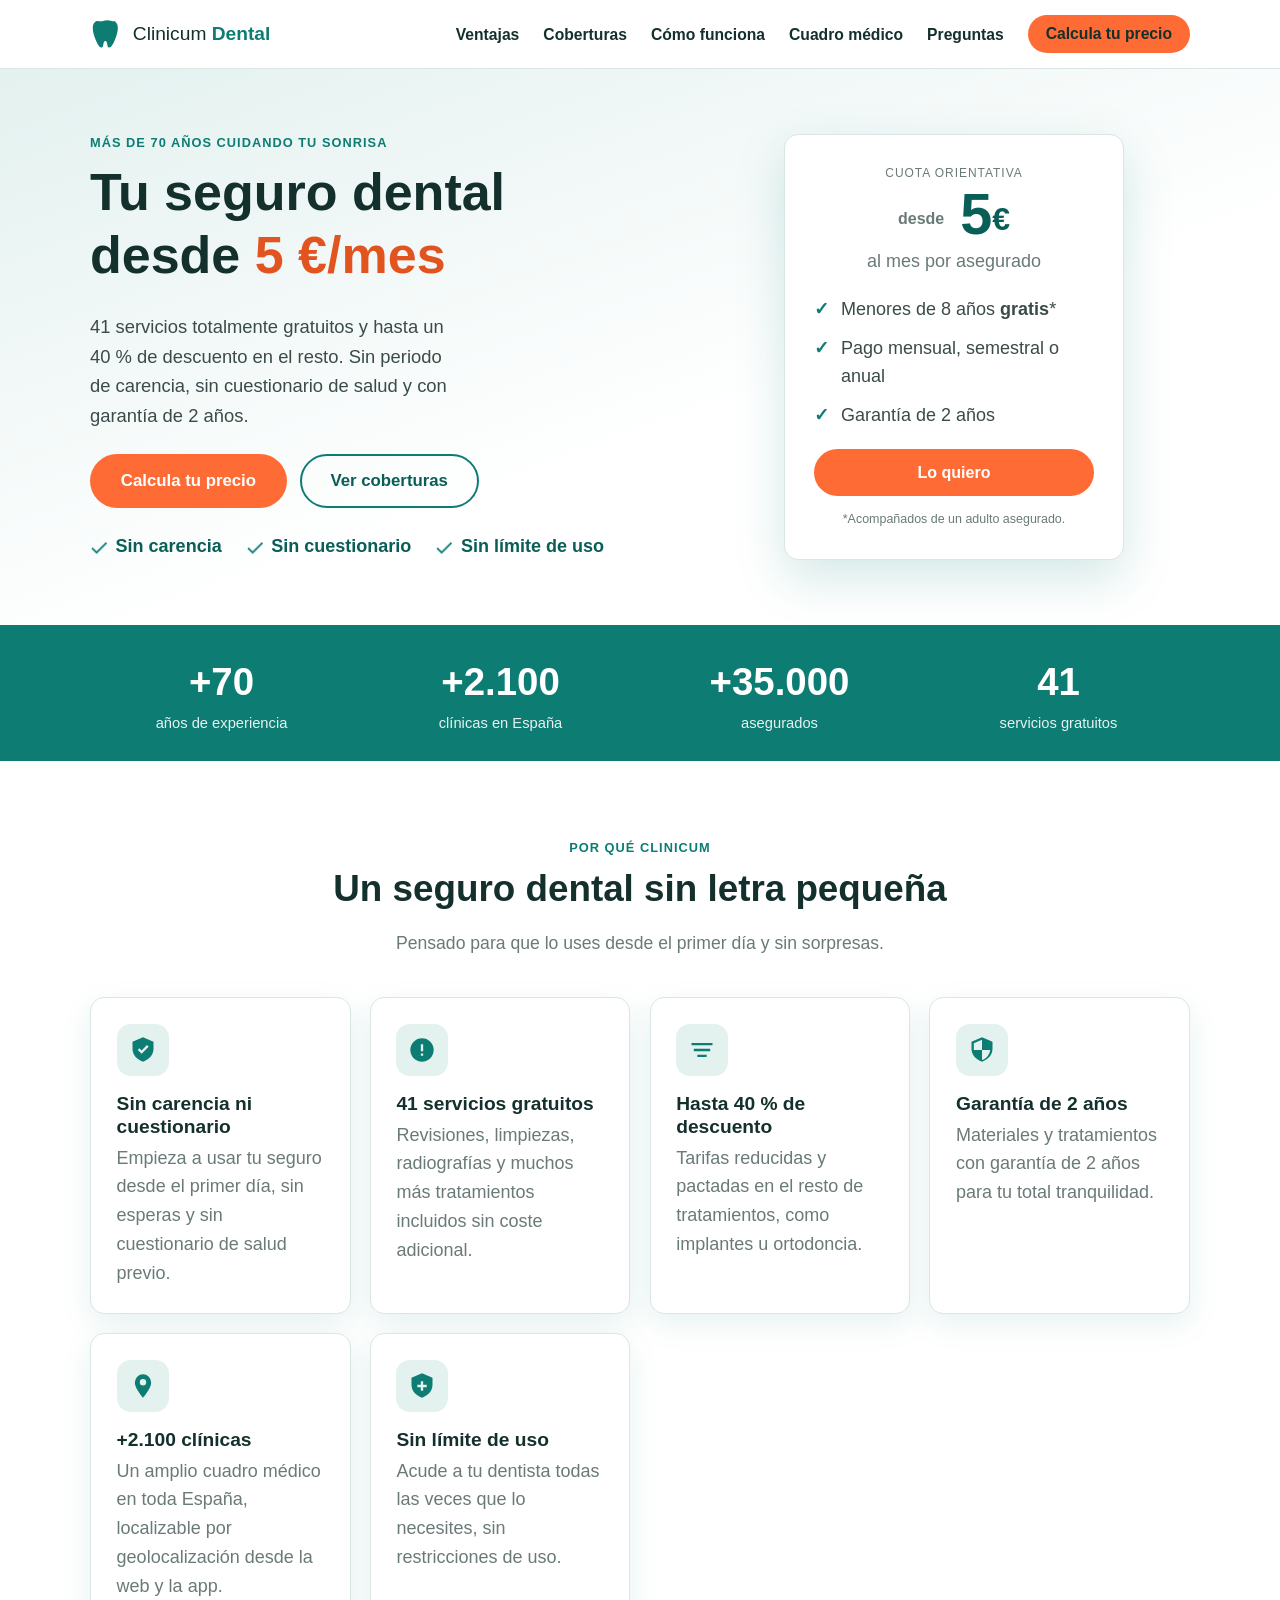
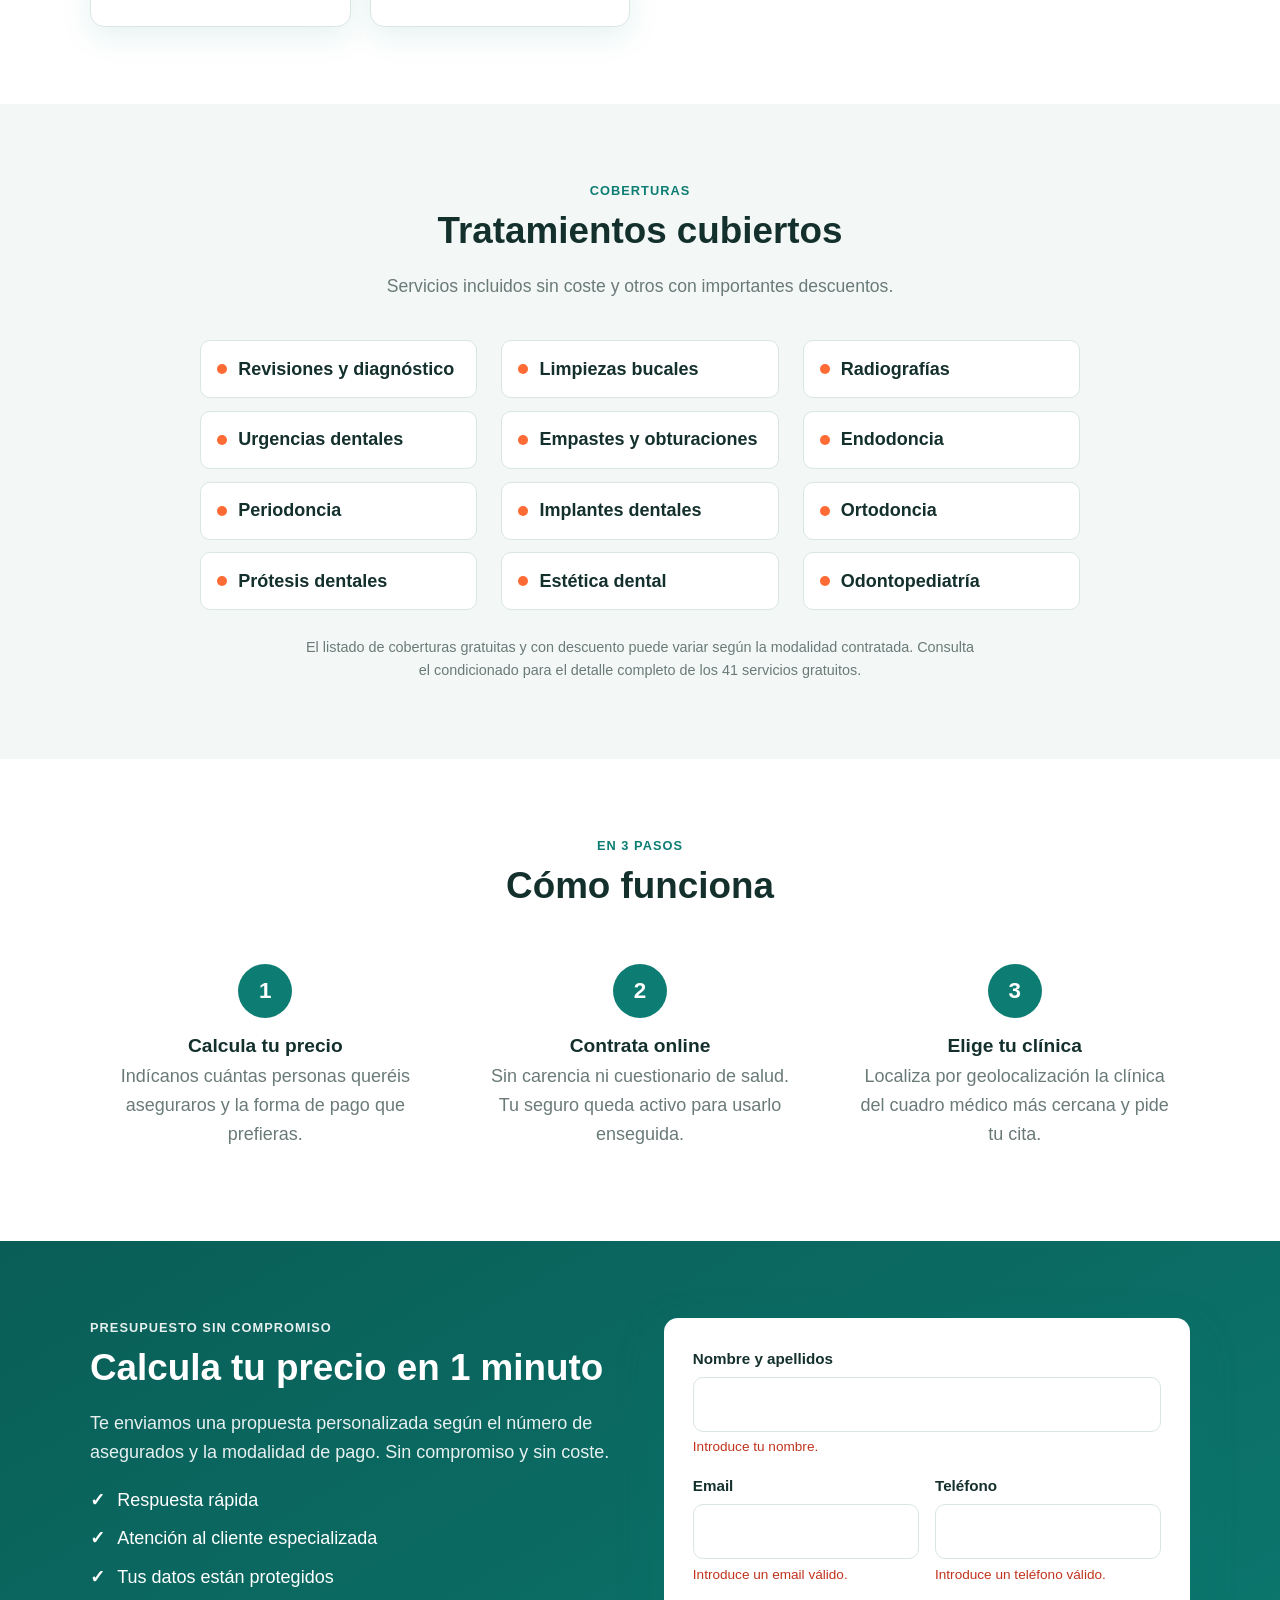
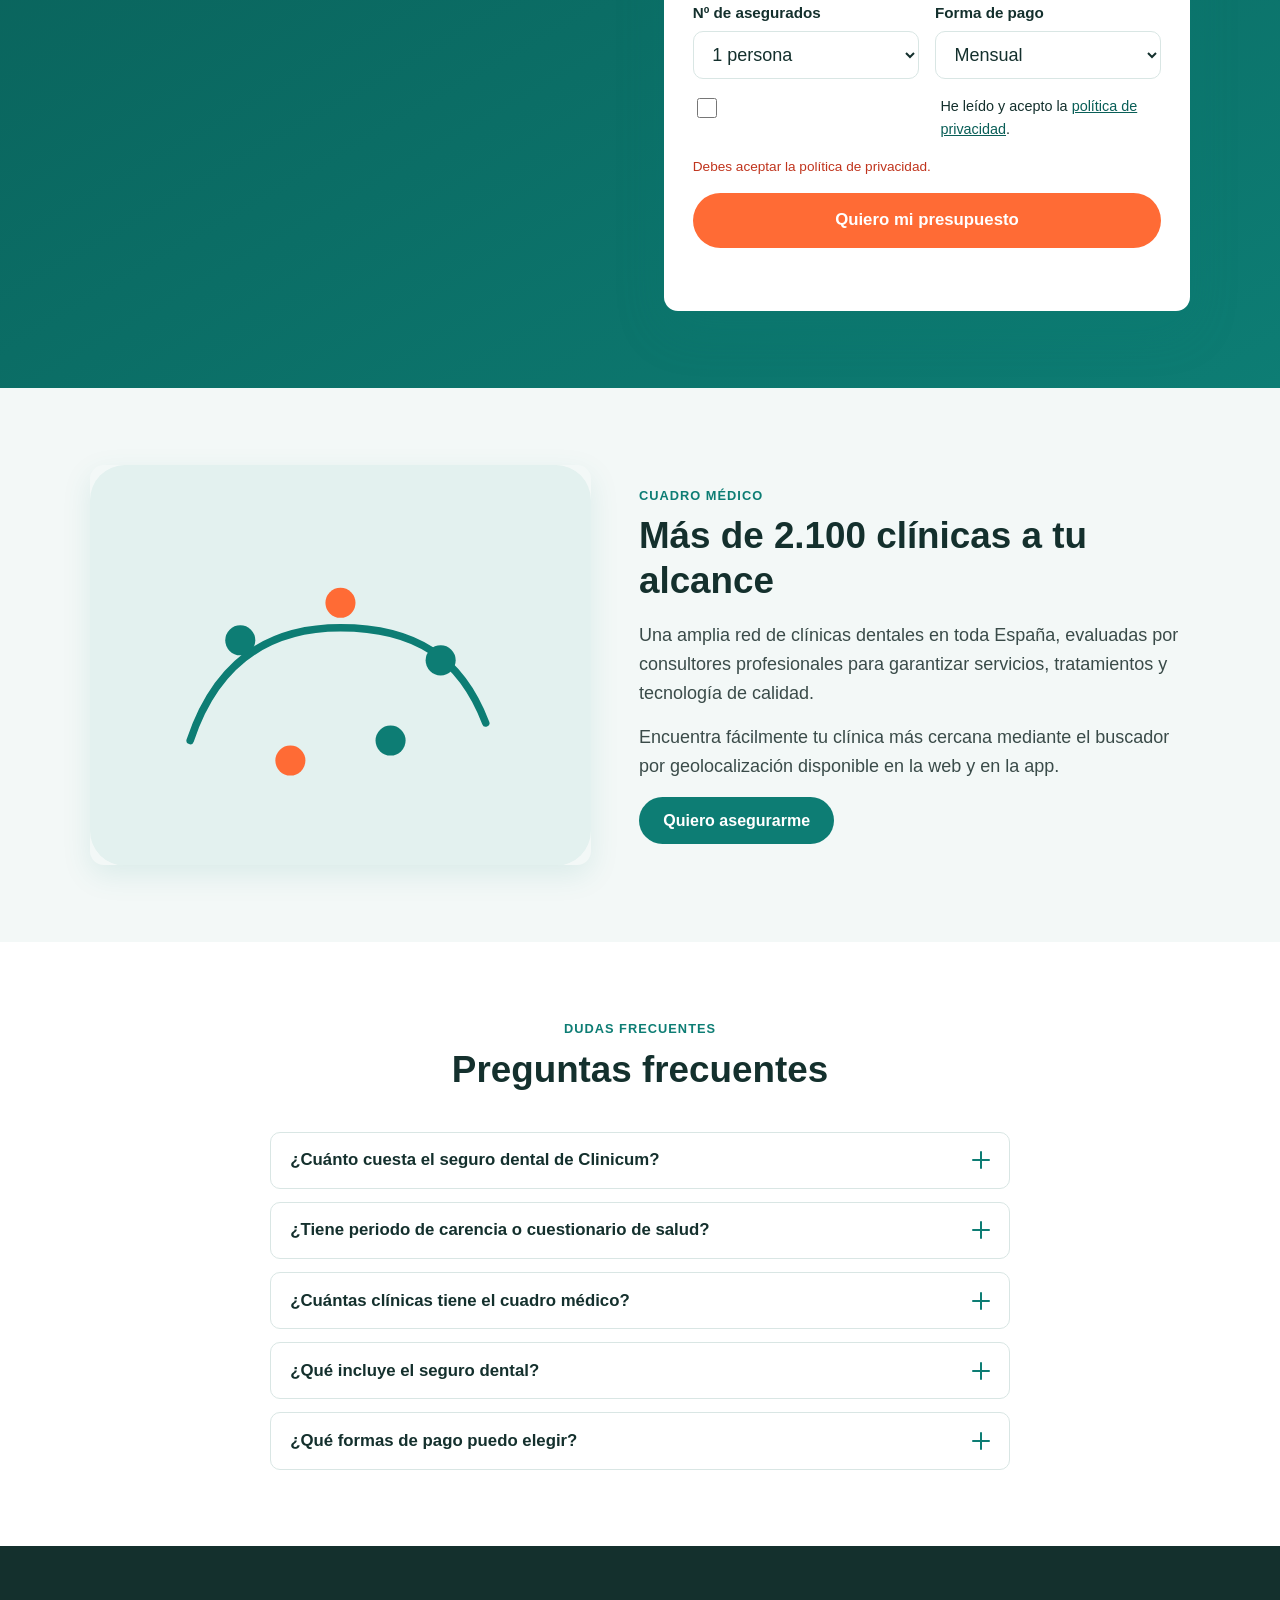
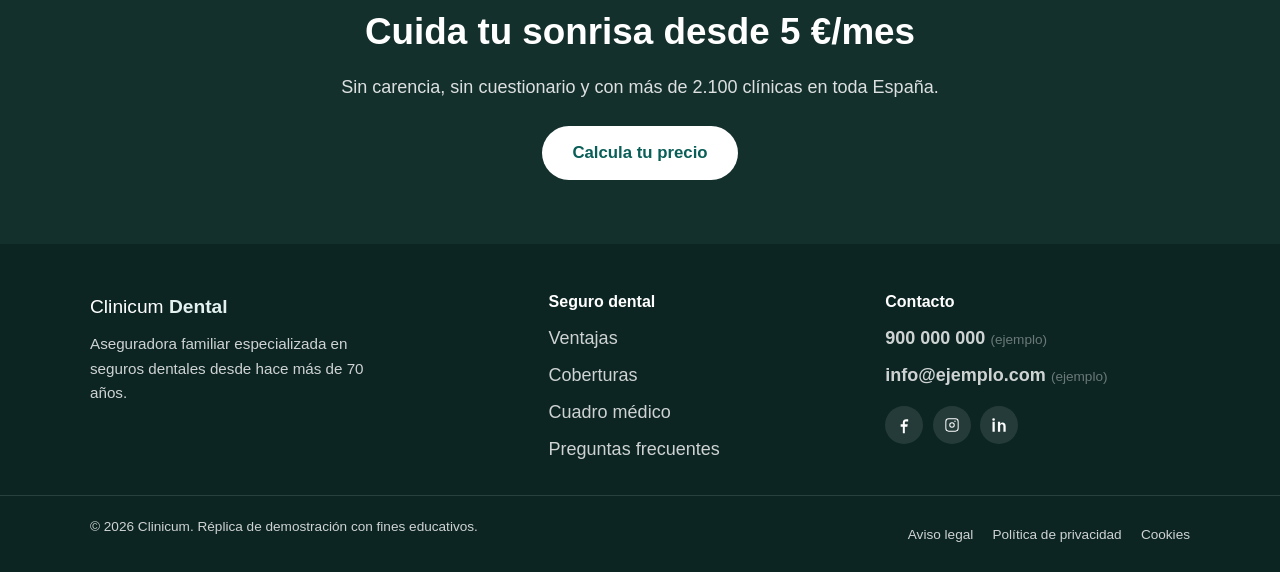
==== index.html @ 4eaa87ea "feat: réplica mejorada del seguro dental Clinicum (landing estática) Sitio estático en HTML/CSS/JS s" ====
<!DOCTYPE html>
<html lang="es">
<head>
  <meta charset="UTF-8">
  <meta name="viewport" content="width=device-width, initial-scale=1.0">

  <!-- SEO básico -->
  <title>Seguro Dental Clinicum desde 5 €/mes | +2.100 clínicas en España</title>
  <meta name="description" content="Seguro dental Clinicum desde 5 €/mes: 41 servicios gratuitos, hasta 40% de descuento, sin carencia ni cuestionario y garantía de 2 años. Más de 2.100 clínicas en toda España.">
  <meta name="keywords" content="seguro dental, clinicum dental, seguro dental barato, dentista, cuadro médico dental, ortodoncia, implantes">
  <meta name="author" content="Clinicum">
  <meta name="robots" content="index, follow">
  <meta name="theme-color" content="#0d7d74">
  <link rel="canonical" href="https://www.clinicum.es/dental">

  <!-- Open Graph -->
  <meta property="og:type" content="website">
  <meta property="og:locale" content="es_ES">
  <meta property="og:site_name" content="Clinicum">
  <meta property="og:title" content="Seguro Dental Clinicum desde 5 €/mes">
  <meta property="og:description" content="41 servicios gratuitos, hasta 40% de descuento, sin carencia y garantía de 2 años. Más de 2.100 clínicas en toda España.">
  <meta property="og:url" content="https://www.clinicum.es/dental">
  <meta property="og:image" content="https://www.clinicum.es/dental/assets/og-image.svg">

  <!-- Twitter -->
  <meta name="twitter:card" content="summary_large_image">
  <meta name="twitter:title" content="Seguro Dental Clinicum desde 5 €/mes">
  <meta name="twitter:description" content="41 servicios gratuitos, hasta 40% de descuento, sin carencia y garantía de 2 años.">
  <meta name="twitter:image" content="https://www.clinicum.es/dental/assets/og-image.svg">

  <!-- Iconos -->
  <link rel="icon" href="assets/favicon.svg" type="image/svg+xml">

  <!-- Estilos -->
  <link rel="stylesheet" href="css/styles.css">

  <!-- Datos estructurados: Organización aseguradora -->
  <script type="application/ld+json">
  {
    "@context": "https://schema.org",
    "@type": "InsuranceAgency",
    "name": "Clinicum",
    "description": "Aseguradora familiar especializada en seguros dentales desde hace más de 70 años.",
    "url": "https://www.clinicum.es/dental",
    "areaServed": "ES",
    "foundingDate": "1950",
    "slogan": "Tu seguro dental desde 5 €/mes"
  }
  </script>

  <!-- Datos estructurados: Producto / Oferta -->
  <script type="application/ld+json">
  {
    "@context": "https://schema.org",
    "@type": "Product",
    "name": "Seguro Dental Clinicum",
    "description": "Seguro dental con 41 servicios gratuitos, hasta 40% de descuento en el resto, sin periodo de carencia ni cuestionario de salud y garantía de 2 años en materiales y tratamientos.",
    "brand": { "@type": "Brand", "name": "Clinicum" },
    "offers": {
      "@type": "Offer",
      "price": "5.00",
      "priceCurrency": "EUR",
      "availability": "https://schema.org/InStock",
      "priceSpecification": {
        "@type": "UnitPriceSpecification",
        "price": "5.00",
        "priceCurrency": "EUR",
        "unitText": "MES"
      }
    }
  }
  </script>

  <!-- Datos estructurados: Preguntas frecuentes -->
  <script type="application/ld+json">
  {
    "@context": "https://schema.org",
    "@type": "FAQPage",
    "mainEntity": [
      {
        "@type": "Question",
        "name": "¿Cuánto cuesta el seguro dental de Clinicum?",
        "acceptedAnswer": { "@type": "Answer", "text": "El seguro dental de Clinicum está disponible desde 5 €/mes. Los menores de 8 años tienen cuota gratuita si van acompañados de un adulto asegurado." }
      },
      {
        "@type": "Question",
        "name": "¿Tiene periodo de carencia o cuestionario de salud?",
        "acceptedAnswer": { "@type": "Answer", "text": "No. El seguro se contrata sin periodo de carencia y sin cuestionario de salud previo, por lo que puedes empezar a usarlo desde el primer día." }
      },
      {
        "@type": "Question",
        "name": "¿Cuántas clínicas tiene el cuadro médico dental?",
        "acceptedAnswer": { "@type": "Answer", "text": "El cuadro médico dental cuenta con más de 2.100 clínicas en toda España, evaluadas por consultores profesionales y localizables por geolocalización desde la web y la app." }
      },
      {
        "@type": "Question",
        "name": "¿Qué incluye el seguro dental?",
        "acceptedAnswer": { "@type": "Answer", "text": "Incluye 41 servicios totalmente gratuitos y descuentos de hasta el 40% en el resto de tratamientos, además de una garantía de 2 años en materiales y tratamientos." }
      },
      {
        "@type": "Question",
        "name": "¿Qué formas de pago hay?",
        "acceptedAnswer": { "@type": "Answer", "text": "Puedes elegir entre tres modalidades de pago: mensual, semestral o anual, en función del número de asegurados." }
      }
    ]
  }
  </script>
</head>
<body>
  <!-- Salto al contenido para accesibilidad -->
  <a class="skip-link" href="#main">Saltar al contenido principal</a>

  <!-- ====================== CABECERA ====================== -->
  <header class="site-header" id="top">
    <div class="container header-inner">
      <a class="brand" href="#top" aria-label="Clinicum Dental, inicio">
        <svg class="brand-mark" width="34" height="34" viewBox="0 0 32 32" aria-hidden="true" focusable="false">
          <path fill="currentColor" d="M16 3c-2.4 0-3.8 1-5.6 1S6.9 3.2 5.3 4.2C3.4 5.4 2.6 7.7 2.6 10.4c0 4 1.3 7.6 2.6 10.7 1.1 2.6 2.2 5 3.6 6.6.7.8 1.7 1.3 2.5.9.8-.4 1-1.5 1.2-2.6.3-1.6.6-3.4 1.9-3.4s1.6 1.8 1.9 3.4c.2 1.1.4 2.2 1.2 2.6.8.4 1.8-.1 2.5-.9 1.4-1.6 2.5-4 3.6-6.6 1.3-3.1 2.6-6.7 2.6-10.7 0-2.7-.8-5-2.7-6.2C25.9 3.2 24.5 4 22.7 4S18.4 3 16 3z"/>
        </svg>
        <span class="brand-name">Clinicum <strong>Dental</strong></span>
      </a>

      <button class="nav-toggle" id="navToggle" aria-expanded="false" aria-controls="primaryNav" aria-label="Abrir menú de navegación">
        <span class="nav-toggle-bar" aria-hidden="true"></span>
        <span class="nav-toggle-bar" aria-hidden="true"></span>
        <span class="nav-toggle-bar" aria-hidden="true"></span>
      </button>

      <nav class="primary-nav" id="primaryNav" aria-label="Navegación principal">
        <ul>
          <li><a href="#ventajas">Ventajas</a></li>
          <li><a href="#coberturas">Coberturas</a></li>
          <li><a href="#como-funciona">Cómo funciona</a></li>
          <li><a href="#cuadro-medico">Cuadro médico</a></li>
          <li><a href="#faq">Preguntas</a></li>
          <li><a class="btn btn-accent btn-sm" href="#presupuesto">Calcula tu precio</a></li>
        </ul>
      </nav>
    </div>
  </header>

  <main id="main">
    <!-- ====================== HERO ====================== -->
    <section class="hero" aria-labelledby="hero-title">
      <div class="container hero-grid">
        <div class="hero-copy">
          <p class="eyebrow">Más de 70 años cuidando tu sonrisa</p>
          <h1 id="hero-title">Tu seguro dental desde <span class="price-pop">5&nbsp;€/mes</span></h1>
          <p class="hero-lead">
            41 servicios totalmente gratuitos y hasta un 40&nbsp;% de descuento en el resto.
            Sin periodo de carencia, sin cuestionario de salud y con garantía de 2 años.
          </p>
          <div class="hero-cta">
            <a class="btn btn-accent btn-lg" href="#presupuesto">Calcula tu precio</a>
            <a class="btn btn-ghost btn-lg" href="#coberturas">Ver coberturas</a>
          </div>
          <ul class="hero-ticks" role="list">
            <li>Sin carencia</li>
            <li>Sin cuestionario</li>
            <li>Sin límite de uso</li>
          </ul>
        </div>

        <div class="hero-card" aria-hidden="false">
          <div class="quote-card">
            <p class="quote-card-label">Cuota orientativa</p>
            <p class="quote-card-price"><span>desde</span> 5<span class="cents">€</span></p>
            <p class="quote-card-period">al mes por asegurado</p>
            <ul class="quote-card-list" role="list">
              <li>Menores de 8 años <strong>gratis</strong>*</li>
              <li>Pago mensual, semestral o anual</li>
              <li>Garantía de 2 años</li>
            </ul>
            <a class="btn btn-accent btn-block" href="#presupuesto">Lo quiero</a>
            <p class="quote-card-foot">*Acompañados de un adulto asegurado.</p>
          </div>
        </div>
      </div>
    </section>

    <!-- ====================== BARRA DE CONFIANZA ====================== -->
    <section class="trust" aria-label="Datos destacados">
      <div class="container trust-grid">
        <div class="trust-item">
          <span class="trust-num">+70</span>
          <span class="trust-text">años de experiencia</span>
        </div>
        <div class="trust-item">
          <span class="trust-num">+2.100</span>
          <span class="trust-text">clínicas en España</span>
        </div>
        <div class="trust-item">
          <span class="trust-num">+35.000</span>
          <span class="trust-text">asegurados</span>
        </div>
        <div class="trust-item">
          <span class="trust-num">41</span>
          <span class="trust-text">servicios gratuitos</span>
        </div>
      </div>
    </section>

    <!-- ====================== VENTAJAS ====================== -->
    <section class="section" id="ventajas" aria-labelledby="ventajas-title">
      <div class="container">
        <header class="section-head">
          <p class="eyebrow">Por qué Clinicum</p>
          <h2 id="ventajas-title">Un seguro dental sin letra pequeña</h2>
          <p class="section-sub">Pensado para que lo uses desde el primer día y sin sorpresas.</p>
        </header>

        <ul class="cards-grid" role="list">
          <li class="card">
            <span class="card-icon" aria-hidden="true">
              <svg viewBox="0 0 24 24" width="28" height="28"><path fill="currentColor" d="M12 1 3 5v6c0 5 3.8 9.4 9 11 5.2-1.6 9-6 9-11V5l-9-4Zm-1.2 14.2-3.3-3.3 1.4-1.4 1.9 1.9 4.6-4.6 1.4 1.4-6 6Z"/></svg>
            </span>
            <h3>Sin carencia ni cuestionario</h3>
            <p>Empieza a usar tu seguro desde el primer día, sin esperas y sin cuestionario de salud previo.</p>
          </li>
          <li class="card">
            <span class="card-icon" aria-hidden="true">
              <svg viewBox="0 0 24 24" width="28" height="28"><path fill="currentColor" d="M12 2a10 10 0 1 0 0 20 10 10 0 0 0 0-20Zm1 15h-2v-2h2v2Zm0-4h-2V7h2v6Z"/></svg>
            </span>
            <h3>41 servicios gratuitos</h3>
            <p>Revisiones, limpiezas, radiografías y muchos más tratamientos incluidos sin coste adicional.</p>
          </li>
          <li class="card">
            <span class="card-icon" aria-hidden="true">
              <svg viewBox="0 0 24 24" width="28" height="28"><path fill="currentColor" d="M3 6h18v2H3V6Zm2 5h14v2H5v-2Zm3 5h8v2H8v-2Z"/></svg>
            </span>
            <h3>Hasta 40 % de descuento</h3>
            <p>Tarifas reducidas y pactadas en el resto de tratamientos, como implantes u ortodoncia.</p>
          </li>
          <li class="card">
            <span class="card-icon" aria-hidden="true">
              <svg viewBox="0 0 24 24" width="28" height="28"><path fill="currentColor" d="M12 1 3 5v6c0 5 3.8 9.4 9 11 5.2-1.6 9-6 9-11V5l-9-4Zm0 10.9h7c-.5 3.9-3.1 7.4-7 8.7V12H5V6.3l7-3.1v8.7Z"/></svg>
            </span>
            <h3>Garantía de 2 años</h3>
            <p>Materiales y tratamientos con garantía de 2 años para tu total tranquilidad.</p>
          </li>
          <li class="card">
            <span class="card-icon" aria-hidden="true">
              <svg viewBox="0 0 24 24" width="28" height="28"><path fill="currentColor" d="M12 2a7 7 0 0 0-7 7c0 5.2 7 13 7 13s7-7.8 7-13a7 7 0 0 0-7-7Zm0 9.5A2.5 2.5 0 1 1 12 6a2.5 2.5 0 0 1 0 5.5Z"/></svg>
            </span>
            <h3>+2.100 clínicas</h3>
            <p>Un amplio cuadro médico en toda España, localizable por geolocalización desde la web y la app.</p>
          </li>
          <li class="card">
            <span class="card-icon" aria-hidden="true">
              <svg viewBox="0 0 24 24" width="28" height="28"><path fill="currentColor" d="M12 1 3 5v6c0 5 3.8 9.4 9 11 5.2-1.6 9-6 9-11V5l-9-4Zm4 12h-3v3h-2v-3H8v-2h3V8h2v3h3v2Z"/></svg>
            </span>
            <h3>Sin límite de uso</h3>
            <p>Acude a tu dentista todas las veces que lo necesites, sin restricciones de uso.</p>
          </li>
        </ul>
      </div>
    </section>

    <!-- ====================== COBERTURAS ====================== -->
    <section class="section section-soft" id="coberturas" aria-labelledby="coberturas-title">
      <div class="container">
        <header class="section-head">
          <p class="eyebrow">Coberturas</p>
          <h2 id="coberturas-title">Tratamientos cubiertos</h2>
          <p class="section-sub">Servicios incluidos sin coste y otros con importantes descuentos.</p>
        </header>

        <ul class="coverage-grid" role="list">
          <li class="coverage-item"><span class="dot" aria-hidden="true"></span>Revisiones y diagnóstico</li>
          <li class="coverage-item"><span class="dot" aria-hidden="true"></span>Limpiezas bucales</li>
          <li class="coverage-item"><span class="dot" aria-hidden="true"></span>Radiografías</li>
          <li class="coverage-item"><span class="dot" aria-hidden="true"></span>Urgencias dentales</li>
          <li class="coverage-item"><span class="dot" aria-hidden="true"></span>Empastes y obturaciones</li>
          <li class="coverage-item"><span class="dot" aria-hidden="true"></span>Endodoncia</li>
          <li class="coverage-item"><span class="dot" aria-hidden="true"></span>Periodoncia</li>
          <li class="coverage-item"><span class="dot" aria-hidden="true"></span>Implantes dentales</li>
          <li class="coverage-item"><span class="dot" aria-hidden="true"></span>Ortodoncia</li>
          <li class="coverage-item"><span class="dot" aria-hidden="true"></span>Prótesis dentales</li>
          <li class="coverage-item"><span class="dot" aria-hidden="true"></span>Estética dental</li>
          <li class="coverage-item"><span class="dot" aria-hidden="true"></span>Odontopediatría</li>
        </ul>
        <p class="coverage-note">El listado de coberturas gratuitas y con descuento puede variar según la modalidad contratada. Consulta el condicionado para el detalle completo de los 41 servicios gratuitos.</p>
      </div>
    </section>

    <!-- ====================== CÓMO FUNCIONA ====================== -->
    <section class="section" id="como-funciona" aria-labelledby="como-title">
      <div class="container">
        <header class="section-head">
          <p class="eyebrow">En 3 pasos</p>
          <h2 id="como-title">Cómo funciona</h2>
        </header>

        <ol class="steps" role="list">
          <li class="step">
            <span class="step-num" aria-hidden="true">1</span>
            <h3>Calcula tu precio</h3>
            <p>Indícanos cuántas personas queréis aseguraros y la forma de pago que prefieras.</p>
          </li>
          <li class="step">
            <span class="step-num" aria-hidden="true">2</span>
            <h3>Contrata online</h3>
            <p>Sin carencia ni cuestionario de salud. Tu seguro queda activo para usarlo enseguida.</p>
          </li>
          <li class="step">
            <span class="step-num" aria-hidden="true">3</span>
            <h3>Elige tu clínica</h3>
            <p>Localiza por geolocalización la clínica del cuadro médico más cercana y pide tu cita.</p>
          </li>
        </ol>
      </div>
    </section>

    <!-- ====================== PRESUPUESTO ====================== -->
    <section class="section section-cta" id="presupuesto" aria-labelledby="presupuesto-title">
      <div class="container quote-layout">
        <div class="quote-intro">
          <p class="eyebrow eyebrow-light">Presupuesto sin compromiso</p>
          <h2 id="presupuesto-title">Calcula tu precio en 1 minuto</h2>
          <p>Te enviamos una propuesta personalizada según el número de asegurados y la modalidad de pago. Sin compromiso y sin coste.</p>
          <ul class="quote-intro-list" role="list">
            <li>Respuesta rápida</li>
            <li>Atención al cliente especializada</li>
            <li>Tus datos están protegidos</li>
          </ul>
        </div>

        <form class="quote-form" id="quoteForm" novalidate>
          <div class="field">
            <label for="nombre">Nombre y apellidos</label>
            <input type="text" id="nombre" name="nombre" autocomplete="name" required aria-required="true">
            <span class="field-error" data-error-for="nombre" hidden>Introduce tu nombre.</span>
          </div>

          <div class="field-row">
            <div class="field">
              <label for="email">Email</label>
              <input type="email" id="email" name="email" autocomplete="email" required aria-required="true">
              <span class="field-error" data-error-for="email" hidden>Introduce un email válido.</span>
            </div>
            <div class="field">
              <label for="telefono">Teléfono</label>
              <input type="tel" id="telefono" name="telefono" autocomplete="tel" inputmode="tel" required aria-required="true">
              <span class="field-error" data-error-for="telefono" hidden>Introduce un teléfono válido.</span>
            </div>
          </div>

          <div class="field-row">
            <div class="field">
              <label for="asegurados">Nº de asegurados</label>
              <select id="asegurados" name="asegurados">
                <option value="1">1 persona</option>
                <option value="2">2 personas</option>
                <option value="3">3 personas</option>
                <option value="4">4 o más personas</option>
              </select>
            </div>
            <div class="field">
              <label for="pago">Forma de pago</label>
              <select id="pago" name="pago">
                <option value="mensual">Mensual</option>
                <option value="semestral">Semestral</option>
                <option value="anual">Anual</option>
              </select>
            </div>
          </div>

          <div class="field field-check">
            <input type="checkbox" id="privacidad" name="privacidad" required aria-required="true">
            <label for="privacidad">He leído y acepto la <a href="#" class="inline-link">política de privacidad</a>.</label>
            <span class="field-error" data-error-for="privacidad" hidden>Debes aceptar la política de privacidad.</span>
          </div>

          <button type="submit" class="btn btn-accent btn-lg btn-block">Quiero mi presupuesto</button>
          <p class="form-status" id="formStatus" role="status" aria-live="polite"></p>
        </form>
      </div>
    </section>

    <!-- ====================== CUADRO MÉDICO ====================== -->
    <section class="section section-soft" id="cuadro-medico" aria-labelledby="cuadro-title">
      <div class="container split">
        <div class="split-media" aria-hidden="true">
          <svg viewBox="0 0 200 160" width="100%" height="auto" role="img" aria-label="Mapa de clínicas en España">
            <rect width="200" height="160" rx="14" fill="#e3f1ef"/>
            <path d="M40 110c10-30 30-45 60-45s48 12 58 38" fill="none" stroke="#0d7d74" stroke-width="3" stroke-linecap="round"/>
            <circle cx="60" cy="70" r="6" fill="#0d7d74"/>
            <circle cx="100" cy="55" r="6" fill="#ff6b35"/>
            <circle cx="140" cy="78" r="6" fill="#0d7d74"/>
            <circle cx="120" cy="110" r="6" fill="#0d7d74"/>
            <circle cx="80" cy="118" r="6" fill="#ff6b35"/>
          </svg>
        </div>
        <div class="split-copy">
          <p class="eyebrow">Cuadro médico</p>
          <h2 id="cuadro-title">Más de 2.100 clínicas a tu alcance</h2>
          <p>Una amplia red de clínicas dentales en toda España, evaluadas por consultores profesionales para garantizar servicios, tratamientos y tecnología de calidad.</p>
          <p>Encuentra fácilmente tu clínica más cercana mediante el buscador por geolocalización disponible en la web y en la app.</p>
          <a class="btn btn-primary" href="#presupuesto">Quiero asegurarme</a>
        </div>
      </div>
    </section>

    <!-- ====================== FAQ ====================== -->
    <section class="section" id="faq" aria-labelledby="faq-title">
      <div class="container container-narrow">
        <header class="section-head">
          <p class="eyebrow">Dudas frecuentes</p>
          <h2 id="faq-title">Preguntas frecuentes</h2>
        </header>

        <div class="faq" id="faqList">
          <div class="faq-item">
            <h3>
              <button type="button" class="faq-trigger" aria-expanded="false" aria-controls="faq1">
                ¿Cuánto cuesta el seguro dental de Clinicum?
                <span class="faq-icon" aria-hidden="true"></span>
              </button>
            </h3>
            <div class="faq-panel" id="faq1" role="region" hidden>
              <p>Está disponible <strong>desde 5 €/mes</strong>. Los menores de 8 años tienen cuota gratuita si van acompañados de un adulto asegurado. El precio final depende del número de asegurados y de la modalidad de pago elegida.</p>
            </div>
          </div>

          <div class="faq-item">
            <h3>
              <button type="button" class="faq-trigger" aria-expanded="false" aria-controls="faq2">
                ¿Tiene periodo de carencia o cuestionario de salud?
                <span class="faq-icon" aria-hidden="true"></span>
              </button>
            </h3>
            <div class="faq-panel" id="faq2" role="region" hidden>
              <p>No. El seguro se contrata <strong>sin periodo de carencia</strong> y <strong>sin cuestionario de salud</strong> previo, por lo que puedes empezar a usarlo desde el primer día.</p>
            </div>
          </div>

          <div class="faq-item">
            <h3>
              <button type="button" class="faq-trigger" aria-expanded="false" aria-controls="faq3">
                ¿Cuántas clínicas tiene el cuadro médico?
                <span class="faq-icon" aria-hidden="true"></span>
              </button>
            </h3>
            <div class="faq-panel" id="faq3" role="region" hidden>
              <p>El cuadro médico dental cuenta con <strong>más de 2.100 clínicas</strong> en toda España, evaluadas por consultores profesionales y localizables por geolocalización desde la web y la app.</p>
            </div>
          </div>

          <div class="faq-item">
            <h3>
              <button type="button" class="faq-trigger" aria-expanded="false" aria-controls="faq4">
                ¿Qué incluye el seguro dental?
                <span class="faq-icon" aria-hidden="true"></span>
              </button>
            </h3>
            <div class="faq-panel" id="faq4" role="region" hidden>
              <p>Incluye <strong>41 servicios totalmente gratuitos</strong> y descuentos de <strong>hasta el 40 %</strong> en el resto de tratamientos, además de una <strong>garantía de 2 años</strong> en materiales y tratamientos.</p>
            </div>
          </div>

          <div class="faq-item">
            <h3>
              <button type="button" class="faq-trigger" aria-expanded="false" aria-controls="faq5">
                ¿Qué formas de pago puedo elegir?
                <span class="faq-icon" aria-hidden="true"></span>
              </button>
            </h3>
            <div class="faq-panel" id="faq5" role="region" hidden>
              <p>Puedes elegir entre tres modalidades: <strong>mensual, semestral o anual</strong>, en función del número de asegurados.</p>
            </div>
          </div>
        </div>
      </div>
    </section>

    <!-- ====================== CTA FINAL ====================== -->
    <section class="final-cta" aria-labelledby="final-title">
      <div class="container final-cta-inner">
        <h2 id="final-title">Cuida tu sonrisa desde 5 €/mes</h2>
        <p>Sin carencia, sin cuestionario y con más de 2.100 clínicas en toda España.</p>
        <a class="btn btn-light btn-lg" href="#presupuesto">Calcula tu precio</a>
      </div>
    </section>
  </main>

  <!-- ====================== PIE ====================== -->
  <footer class="site-footer">
    <div class="container footer-grid">
      <div class="footer-col">
        <span class="brand-name brand-name-footer">Clinicum <strong>Dental</strong></span>
        <p class="footer-about">Aseguradora familiar especializada en seguros dentales desde hace más de 70 años.</p>
      </div>
      <nav class="footer-col" aria-label="Enlaces del seguro dental">
        <h2 class="footer-title">Seguro dental</h2>
        <ul>
          <li><a href="#ventajas">Ventajas</a></li>
          <li><a href="#coberturas">Coberturas</a></li>
          <li><a href="#cuadro-medico">Cuadro médico</a></li>
          <li><a href="#faq">Preguntas frecuentes</a></li>
        </ul>
      </nav>
      <div class="footer-col">
        <h2 class="footer-title">Contacto</h2>
        <!-- TODO: sustituir por los datos de contacto reales -->
        <ul class="footer-contact">
          <li><a href="tel:+34000000000">900 000 000</a> <span class="muted-inline">(ejemplo)</span></li>
          <li><a href="mailto:info@ejemplo.com">info@ejemplo.com</a> <span class="muted-inline">(ejemplo)</span></li>
        </ul>
        <div class="social" aria-label="Redes sociales">
          <a href="#" aria-label="Facebook"><svg viewBox="0 0 24 24" width="20" height="20" aria-hidden="true"><path fill="currentColor" d="M13 22v-8h3l.5-3H13V9.2c0-.9.3-1.5 1.6-1.5H17V5.1c-.3 0-1.3-.1-2.4-.1-2.4 0-4 1.4-4 4v2H8v3h2.6v8H13Z"/></svg></a>
          <a href="#" aria-label="Instagram"><svg viewBox="0 0 24 24" width="20" height="20" aria-hidden="true"><path fill="currentColor" d="M12 8.7A3.3 3.3 0 1 0 12 15.3 3.3 3.3 0 0 0 12 8.7Zm0 5.4a2.1 2.1 0 1 1 0-4.2 2.1 2.1 0 0 1 0 4.2ZM16 4H8a4 4 0 0 0-4 4v8a4 4 0 0 0 4 4h8a4 4 0 0 0 4-4V8a4 4 0 0 0-4-4Zm2.8 12A2.8 2.8 0 0 1 16 18.8H8A2.8 2.8 0 0 1 5.2 16V8A2.8 2.8 0 0 1 8 5.2h8A2.8 2.8 0 0 1 18.8 8v8Zm-2.4-8.5a.8.8 0 1 1-1.6 0 .8.8 0 0 1 1.6 0Z"/></svg></a>
          <a href="#" aria-label="LinkedIn"><svg viewBox="0 0 24 24" width="20" height="20" aria-hidden="true"><path fill="currentColor" d="M6.9 8.2H4.2V20h2.7V8.2ZM5.5 3.8a1.6 1.6 0 1 0 0 3.2 1.6 1.6 0 0 0 0-3.2ZM20 13.4c0-2.9-1.6-4.3-3.7-4.3-1.7 0-2.4.9-2.9 1.6V8.2H10.7c0 .8 0 11.8 0 11.8h2.7v-6.6c0-.4 0-.7.1-1 .3-.7.9-1.4 1.9-1.4 1.4 0 1.9 1 1.9 2.6V20H20v-6.6Z"/></svg></a>
        </div>
      </div>
    </div>
    <div class="footer-legal">
      <div class="container footer-legal-inner">
        <p>&copy; <span id="year"></span> Clinicum. Réplica de demostración con fines educativos.</p>
        <ul>
          <li><a href="#">Aviso legal</a></li>
          <li><a href="#">Política de privacidad</a></li>
          <li><a href="#">Cookies</a></li>
        </ul>
      </div>
    </div>
  </footer>

  <script src="js/main.js" defer></script>
</body>
</html>
---- css/styles.css ----
/* =========================================================
   Clinicum Dental — Réplica mejorada
   Hoja de estilos única · mobile-first · WCAG AA
   ========================================================= */

/* ----------- Tokens de diseño ----------- */
:root {
  --primary: #0d7d74;
  --primary-dark: #095e57;
  --primary-soft: #e3f1ef;
  --accent: #ff6b35;
  --accent-dark: #e2541f;
  --ink: #14302d;
  --body: #3a4b49;
  --muted: #6a7a78;
  --bg: #ffffff;
  --bg-soft: #f3f8f7;
  --border: #d9e6e4;
  --white: #ffffff;

  --maxw: 1140px;
  --radius: 14px;
  --radius-sm: 10px;
  --shadow: 0 10px 30px rgba(13, 125, 116, 0.10);
  --shadow-lg: 0 18px 50px rgba(13, 125, 116, 0.18);

  --font: -apple-system, BlinkMacSystemFont, "Segoe UI", Roboto, Helvetica, Arial, sans-serif;
  --step: clamp(1rem, 0.9rem + 0.5vw, 1.125rem);
}

/* ----------- Reset ligero ----------- */
*, *::before, *::after { box-sizing: border-box; }
html { scroll-behavior: smooth; }
body {
  margin: 0;
  font-family: var(--font);
  font-size: var(--step);
  line-height: 1.6;
  color: var(--body);
  background: var(--bg);
  -webkit-font-smoothing: antialiased;
}
img, svg { max-width: 100%; height: auto; display: block; }
a { color: var(--primary-dark); }
h1, h2, h3 { color: var(--ink); line-height: 1.2; margin: 0 0 .5em; }
h1 { font-size: clamp(2rem, 1.4rem + 3vw, 3.25rem); }
h2 { font-size: clamp(1.6rem, 1.2rem + 1.6vw, 2.3rem); }
h3 { font-size: 1.2rem; }
p  { margin: 0 0 1rem; }
ul, ol { margin: 0; padding: 0; }

/* ----------- Utilidades ----------- */
.container { width: 100%; max-width: var(--maxw); margin-inline: auto; padding-inline: 1.25rem; }
.container-narrow { max-width: 780px; }
.eyebrow {
  text-transform: uppercase;
  letter-spacing: .08em;
  font-size: .8rem;
  font-weight: 700;
  color: var(--primary);
  margin: 0 0 .5rem;
}
.eyebrow-light { color: rgba(255,255,255,.85); }
.muted-inline { color: var(--muted); font-size: .85rem; }

/* ----------- Accesibilidad ----------- */
.skip-link {
  position: absolute;
  left: 8px; top: -48px;
  background: var(--ink);
  color: #fff;
  padding: .6rem 1rem;
  border-radius: 0 0 var(--radius-sm) var(--radius-sm);
  z-index: 200;
  transition: top .2s ease;
}
.skip-link:focus { top: 0; }

:focus-visible {
  outline: 3px solid var(--accent);
  outline-offset: 2px;
  border-radius: 4px;
}

/* ----------- Botones ----------- */
.btn {
  --btn-bg: var(--primary);
  --btn-fg: #fff;
  display: inline-flex;
  align-items: center;
  justify-content: center;
  gap: .5rem;
  background: var(--btn-bg);
  color: var(--btn-fg);
  font-weight: 700;
  text-decoration: none;
  padding: .8rem 1.4rem;
  border: 2px solid transparent;
  border-radius: 999px;
  cursor: pointer;
  font-size: 1rem;
  line-height: 1.1;
  transition: transform .15s ease, background-color .15s ease, box-shadow .15s ease;
}
.btn:hover { transform: translateY(-2px); }
.btn:active { transform: translateY(0); }
.btn-primary { --btn-bg: var(--primary); }
.btn-primary:hover { background: var(--primary-dark); }
.btn-accent { --btn-bg: var(--accent); --btn-fg: #fff; }
.btn-accent:hover { background: var(--accent-dark); }
.btn-light { --btn-bg: #fff; --btn-fg: var(--primary-dark); }
.btn-ghost {
  --btn-bg: transparent; --btn-fg: var(--primary-dark);
  border-color: var(--primary);
}
.btn-ghost:hover { background: var(--primary-soft); }
.btn-lg { padding: 1rem 1.8rem; font-size: 1.05rem; }
.btn-sm { padding: .55rem 1rem; font-size: .9rem; }
.btn-block { width: 100%; }

/* ----------- Cabecera / nav ----------- */
.site-header {
  position: sticky;
  top: 0;
  z-index: 100;
  background: rgba(255,255,255,.92);
  backdrop-filter: saturate(140%) blur(8px);
  border-bottom: 1px solid var(--border);
}
.header-inner {
  display: flex;
  align-items: center;
  justify-content: space-between;
  min-height: 68px;
  gap: 1rem;
}
.brand {
  display: inline-flex;
  align-items: center;
  gap: .55rem;
  text-decoration: none;
  color: var(--primary);
}
.brand-name { font-size: 1.2rem; font-weight: 500; color: var(--ink); }
.brand-name strong { color: var(--primary); }
.brand-mark { color: var(--primary); flex: none; }

.primary-nav ul {
  display: flex;
  align-items: center;
  gap: 1.5rem;
  list-style: none;
}
.primary-nav a {
  text-decoration: none;
  color: var(--ink);
  font-weight: 600;
  font-size: .98rem;
}
.primary-nav a:not(.btn):hover { color: var(--primary); }

.nav-toggle {
  display: none;
  flex-direction: column;
  justify-content: center;
  gap: 5px;
  width: 44px; height: 44px;
  background: transparent;
  border: 0;
  cursor: pointer;
}
.nav-toggle-bar {
  display: block;
  width: 24px; height: 2px;
  background: var(--ink);
  border-radius: 2px;
  transition: transform .2s ease, opacity .2s ease;
}
.nav-toggle[aria-expanded="true"] .nav-toggle-bar:nth-child(1) { transform: translateY(7px) rotate(45deg); }
.nav-toggle[aria-expanded="true"] .nav-toggle-bar:nth-child(2) { opacity: 0; }
.nav-toggle[aria-expanded="true"] .nav-toggle-bar:nth-child(3) { transform: translateY(-7px) rotate(-45deg); }

/* ----------- Hero ----------- */
.hero {
  background: linear-gradient(160deg, var(--primary-soft) 0%, #fff 60%);
  padding: clamp(2.5rem, 5vw, 5rem) 0;
}
.hero-grid {
  display: grid;
  grid-template-columns: 1.1fr .9fr;
  gap: clamp(1.5rem, 4vw, 3.5rem);
  align-items: center;
}
.hero-lead { font-size: 1.15rem; color: var(--body); max-width: 36ch; }
.price-pop { color: var(--accent-dark); white-space: nowrap; }
.hero-cta { display: flex; flex-wrap: wrap; gap: .8rem; margin: 1.5rem 0; }
.hero-ticks {
  display: flex;
  flex-wrap: wrap;
  gap: 1rem 1.5rem;
  list-style: none;
  font-weight: 600;
  color: var(--primary-dark);
}
.hero-ticks li { position: relative; padding-left: 1.6rem; }
.hero-ticks li::before {
  content: "";
  position: absolute; left: 0; top: 50%;
  transform: translateY(-50%);
  width: 18px; height: 18px;
  background: var(--primary);
  border-radius: 50%;
  /* check mark */
  -webkit-mask: url("data:image/svg+xml,%3Csvg xmlns='http://www.w3.org/2000/svg' viewBox='0 0 24 24'%3E%3Cpath d='M9 16.2 4.8 12l-1.4 1.4L9 19 21 7l-1.4-1.4z' fill='black'/%3E%3C/svg%3E") center/120% no-repeat;
  mask: url("data:image/svg+xml,%3Csvg xmlns='http://www.w3.org/2000/svg' viewBox='0 0 24 24'%3E%3Cpath d='M9 16.2 4.8 12l-1.4 1.4L9 19 21 7l-1.4-1.4z' fill='black'/%3E%3C/svg%3E") center/120% no-repeat;
}

/* Tarjeta de cuota del hero */
.hero-card { display: flex; justify-content: center; }
.quote-card {
  background: #fff;
  border: 1px solid var(--border);
  border-radius: var(--radius);
  box-shadow: var(--shadow-lg);
  padding: 1.8rem;
  width: 100%;
  max-width: 340px;
  text-align: center;
}
.quote-card-label { text-transform: uppercase; letter-spacing: .08em; font-size: .75rem; color: var(--muted); margin: 0; }
.quote-card-price {
  font-size: 3.6rem; font-weight: 800; color: var(--primary-dark);
  margin: .2rem 0 0; line-height: 1;
}
.quote-card-price span { font-size: 1rem; font-weight: 600; color: var(--muted); vertical-align: middle; }
.quote-card-price .cents { font-size: 2rem; color: var(--primary-dark); }
.quote-card-period { color: var(--muted); margin: .2rem 0 1.2rem; }
.quote-card-list { list-style: none; text-align: left; display: grid; gap: .6rem; margin-bottom: 1.2rem; }
.quote-card-list li { padding-left: 1.7rem; position: relative; }
.quote-card-list li::before {
  content: "✓"; position: absolute; left: 0; top: 0;
  color: var(--primary); font-weight: 800;
}
.quote-card-foot { font-size: .78rem; color: var(--muted); margin: .9rem 0 0; }

/* ----------- Barra de confianza ----------- */
.trust { background: var(--primary); color: #fff; padding: 1.6rem 0; }
.trust-grid {
  display: grid;
  grid-template-columns: repeat(4, 1fr);
  gap: 1rem;
  text-align: center;
}
.trust-item { display: flex; flex-direction: column; }
.trust-num { font-size: clamp(1.6rem, 1.2rem + 1.5vw, 2.4rem); font-weight: 800; }
.trust-text { font-size: .92rem; color: rgba(255,255,255,.9); }

/* ----------- Secciones ----------- */
.section { padding: clamp(2.8rem, 6vw, 5rem) 0; }
.section-soft { background: var(--bg-soft); }
.section-head { text-align: center; max-width: 640px; margin: 0 auto 2.5rem; }
.section-sub { color: var(--muted); font-size: 1.1rem; }

/* Tarjetas de ventajas */
.cards-grid {
  display: grid;
  grid-template-columns: repeat(auto-fit, minmax(260px, 1fr));
  gap: 1.2rem;
  list-style: none;
}
.card {
  background: #fff;
  border: 1px solid var(--border);
  border-radius: var(--radius);
  padding: 1.6rem;
  box-shadow: var(--shadow);
  transition: transform .18s ease, box-shadow .18s ease;
}
.card:hover { transform: translateY(-4px); box-shadow: var(--shadow-lg); }
.card-icon {
  display: inline-flex;
  align-items: center; justify-content: center;
  width: 52px; height: 52px;
  border-radius: 14px;
  background: var(--primary-soft);
  color: var(--primary);
  margin-bottom: 1rem;
}
.card h3 { margin-bottom: .35rem; }
.card p { color: var(--muted); margin: 0; }

/* Coberturas */
.coverage-grid {
  display: grid;
  grid-template-columns: repeat(auto-fit, minmax(220px, 1fr));
  gap: .8rem 1.5rem;
  list-style: none;
  max-width: 880px;
  margin-inline: auto;
}
.coverage-item {
  display: flex; align-items: center; gap: .7rem;
  background: #fff;
  border: 1px solid var(--border);
  border-radius: var(--radius-sm);
  padding: .85rem 1rem;
  font-weight: 600;
  color: var(--ink);
}
.coverage-item .dot { width: 10px; height: 10px; border-radius: 50%; background: var(--accent); flex: none; }
.coverage-note { text-align: center; color: var(--muted); font-size: .9rem; max-width: 680px; margin: 1.6rem auto 0; }

/* Pasos */
.steps {
  display: grid;
  grid-template-columns: repeat(auto-fit, minmax(240px, 1fr));
  gap: 1.5rem;
  list-style: none;
  counter-reset: step;
}
.step { text-align: center; padding: 1rem; }
.step-num {
  display: inline-flex; align-items: center; justify-content: center;
  width: 54px; height: 54px;
  border-radius: 50%;
  background: var(--primary);
  color: #fff;
  font-size: 1.4rem; font-weight: 800;
  margin-bottom: 1rem;
}
.step h3 { margin-bottom: .3rem; }
.step p { color: var(--muted); margin: 0; }

/* ----------- Presupuesto / formulario ----------- */
.section-cta { background: linear-gradient(150deg, var(--primary-dark), var(--primary)); color: #fff; }
.quote-layout {
  display: grid;
  grid-template-columns: 1fr 1fr;
  gap: clamp(1.5rem, 4vw, 3rem);
  align-items: start;
}
.quote-intro h2 { color: #fff; }
.quote-intro p { color: rgba(255,255,255,.9); }
.quote-intro-list { list-style: none; display: grid; gap: .6rem; margin-top: 1.2rem; }
.quote-intro-list li { padding-left: 1.7rem; position: relative; }
.quote-intro-list li::before { content: "✓"; position: absolute; left: 0; color: #fff; font-weight: 800; }

.quote-form {
  background: #fff;
  color: var(--body);
  border-radius: var(--radius);
  padding: 1.8rem;
  box-shadow: var(--shadow-lg);
}
.field { margin-bottom: 1rem; }
.field-row { display: grid; grid-template-columns: 1fr 1fr; gap: 1rem; }
.field label { display: block; font-weight: 600; color: var(--ink); margin-bottom: .35rem; font-size: .95rem; }
.field input, .field select {
  width: 100%;
  padding: .75rem .9rem;
  border: 1.5px solid var(--border);
  border-radius: var(--radius-sm);
  font: inherit;
  color: var(--ink);
  background: #fff;
}
.field input:focus, .field select:focus { border-color: var(--primary); outline-offset: 0; }
.field input[aria-invalid="true"], .field select[aria-invalid="true"] { border-color: #d63b1f; }
.field-error { display: block; color: #c0341d; font-size: .85rem; margin-top: .3rem; }
.field-check { display: grid; grid-template-columns: auto 1fr; gap: .6rem; align-items: start; }
.field-check input { width: 20px; height: 20px; margin-top: .2rem; }
.field-check label { font-weight: 500; font-size: .9rem; margin: 0; }
.inline-link { color: var(--primary-dark); }
.form-status { margin: .8rem 0 0; font-weight: 600; min-height: 1.2em; }
.form-status.is-ok { color: var(--primary-dark); }
.form-status.is-error { color: #c0341d; }

/* ----------- Split (cuadro médico) ----------- */
.split {
  display: grid;
  grid-template-columns: 1fr 1.1fr;
  gap: clamp(1.5rem, 4vw, 3rem);
  align-items: center;
}
.split-media svg { border-radius: var(--radius); box-shadow: var(--shadow); }

/* ----------- FAQ ----------- */
.faq { display: grid; gap: .8rem; }
.faq-item { border: 1px solid var(--border); border-radius: var(--radius-sm); background: #fff; overflow: hidden; }
.faq-item h3 { margin: 0; font-size: 1.05rem; }
.faq-trigger {
  width: 100%;
  display: flex;
  align-items: center;
  justify-content: space-between;
  gap: 1rem;
  text-align: left;
  background: transparent;
  border: 0;
  padding: 1.1rem 1.2rem;
  font: inherit;
  font-weight: 700;
  color: var(--ink);
  cursor: pointer;
}
.faq-trigger:hover { color: var(--primary); }
.faq-icon { position: relative; width: 18px; height: 18px; flex: none; }
.faq-icon::before, .faq-icon::after {
  content: ""; position: absolute; background: var(--primary);
  border-radius: 2px;
  transition: transform .2s ease, opacity .2s ease;
}
.faq-icon::before { top: 8px; left: 0; width: 18px; height: 2px; }
.faq-icon::after { left: 8px; top: 0; width: 2px; height: 18px; }
.faq-trigger[aria-expanded="true"] .faq-icon::after { transform: scaleY(0); }
.faq-panel { padding: 0 1.2rem 1.2rem; }
.faq-panel p { margin: 0; color: var(--body); }

/* ----------- CTA final ----------- */
.final-cta { background: var(--ink); color: #fff; padding: clamp(2.5rem, 5vw, 4rem) 0; }
.final-cta-inner { text-align: center; }
.final-cta h2 { color: #fff; }
.final-cta p { color: rgba(255,255,255,.85); margin-bottom: 1.5rem; }

/* ----------- Pie ----------- */
.site-footer { background: #0c2522; color: rgba(255,255,255,.8); padding-top: 3rem; }
.footer-grid {
  display: grid;
  grid-template-columns: 1.4fr 1fr 1fr;
  gap: 2rem;
  padding-bottom: 2rem;
}
.brand-name-footer { color: #fff; display: inline-block; margin-bottom: .6rem; }
.brand-name-footer strong { color: var(--primary-soft); }
.footer-about { font-size: .95rem; max-width: 34ch; }
.footer-title { font-size: 1rem; color: #fff; margin-bottom: .8rem; }
.footer-col ul { list-style: none; display: grid; gap: .5rem; }
.footer-col a { color: rgba(255,255,255,.8); text-decoration: none; }
.footer-col a:hover { color: #fff; text-decoration: underline; }
.footer-contact a { font-weight: 600; }
.social { display: flex; gap: .6rem; margin-top: 1rem; }
.social a {
  display: inline-flex; align-items: center; justify-content: center;
  width: 38px; height: 38px;
  border-radius: 50%;
  background: rgba(255,255,255,.1);
  color: #fff;
}
.social a:hover { background: var(--primary); }
.footer-legal { border-top: 1px solid rgba(255,255,255,.12); padding: 1.2rem 0; font-size: .85rem; }
.footer-legal-inner { display: flex; flex-wrap: wrap; gap: .8rem 1.5rem; justify-content: space-between; align-items: center; }
.footer-legal ul { list-style: none; display: flex; flex-wrap: wrap; gap: 1.2rem; }
.footer-legal a { color: rgba(255,255,255,.8); text-decoration: none; }
.footer-legal a:hover { text-decoration: underline; }

/* ============== Responsive ============== */
@media (max-width: 860px) {
  .hero-grid { grid-template-columns: 1fr; }
  .hero-card { order: -1; }
  .quote-layout { grid-template-columns: 1fr; }
  .split { grid-template-columns: 1fr; }
  .trust-grid { grid-template-columns: repeat(2, 1fr); gap: 1.4rem; }
  .footer-grid { grid-template-columns: 1fr 1fr; }
}

@media (max-width: 720px) {
  .nav-toggle { display: flex; }
  .primary-nav {
    position: absolute;
    top: 100%; left: 0; right: 0;
    background: #fff;
    border-bottom: 1px solid var(--border);
    box-shadow: var(--shadow);
    display: none;
  }
  .primary-nav.is-open { display: block; }
  .primary-nav ul { flex-direction: column; align-items: stretch; gap: 0; padding: .5rem 1.25rem 1rem; }
  .primary-nav li { width: 100%; }
  .primary-nav a:not(.btn) { display: block; padding: .8rem 0; border-bottom: 1px solid var(--border); }
  .primary-nav .btn { width: 100%; margin-top: .8rem; }
}

@media (max-width: 520px) {
  .field-row { grid-template-columns: 1fr; }
  .footer-grid { grid-template-columns: 1fr; }
  .footer-legal-inner { justify-content: flex-start; }
}

/* ============== Movimiento reducido ============== */
@media (prefers-reduced-motion: reduce) {
  html { scroll-behavior: auto; }
  *, *::before, *::after {
    animation-duration: .001ms !important;
    transition-duration: .001ms !important;
  }
}

/* ============== Animación de aparición (opt-in vía JS) ============== */
.reveal { opacity: 0; transform: translateY(16px); transition: opacity .5s ease, transform .5s ease; }
.reveal.is-visible { opacity: 1; transform: none; }
@media (prefers-reduced-motion: reduce) {
  .reveal { opacity: 1; transform: none; }
}
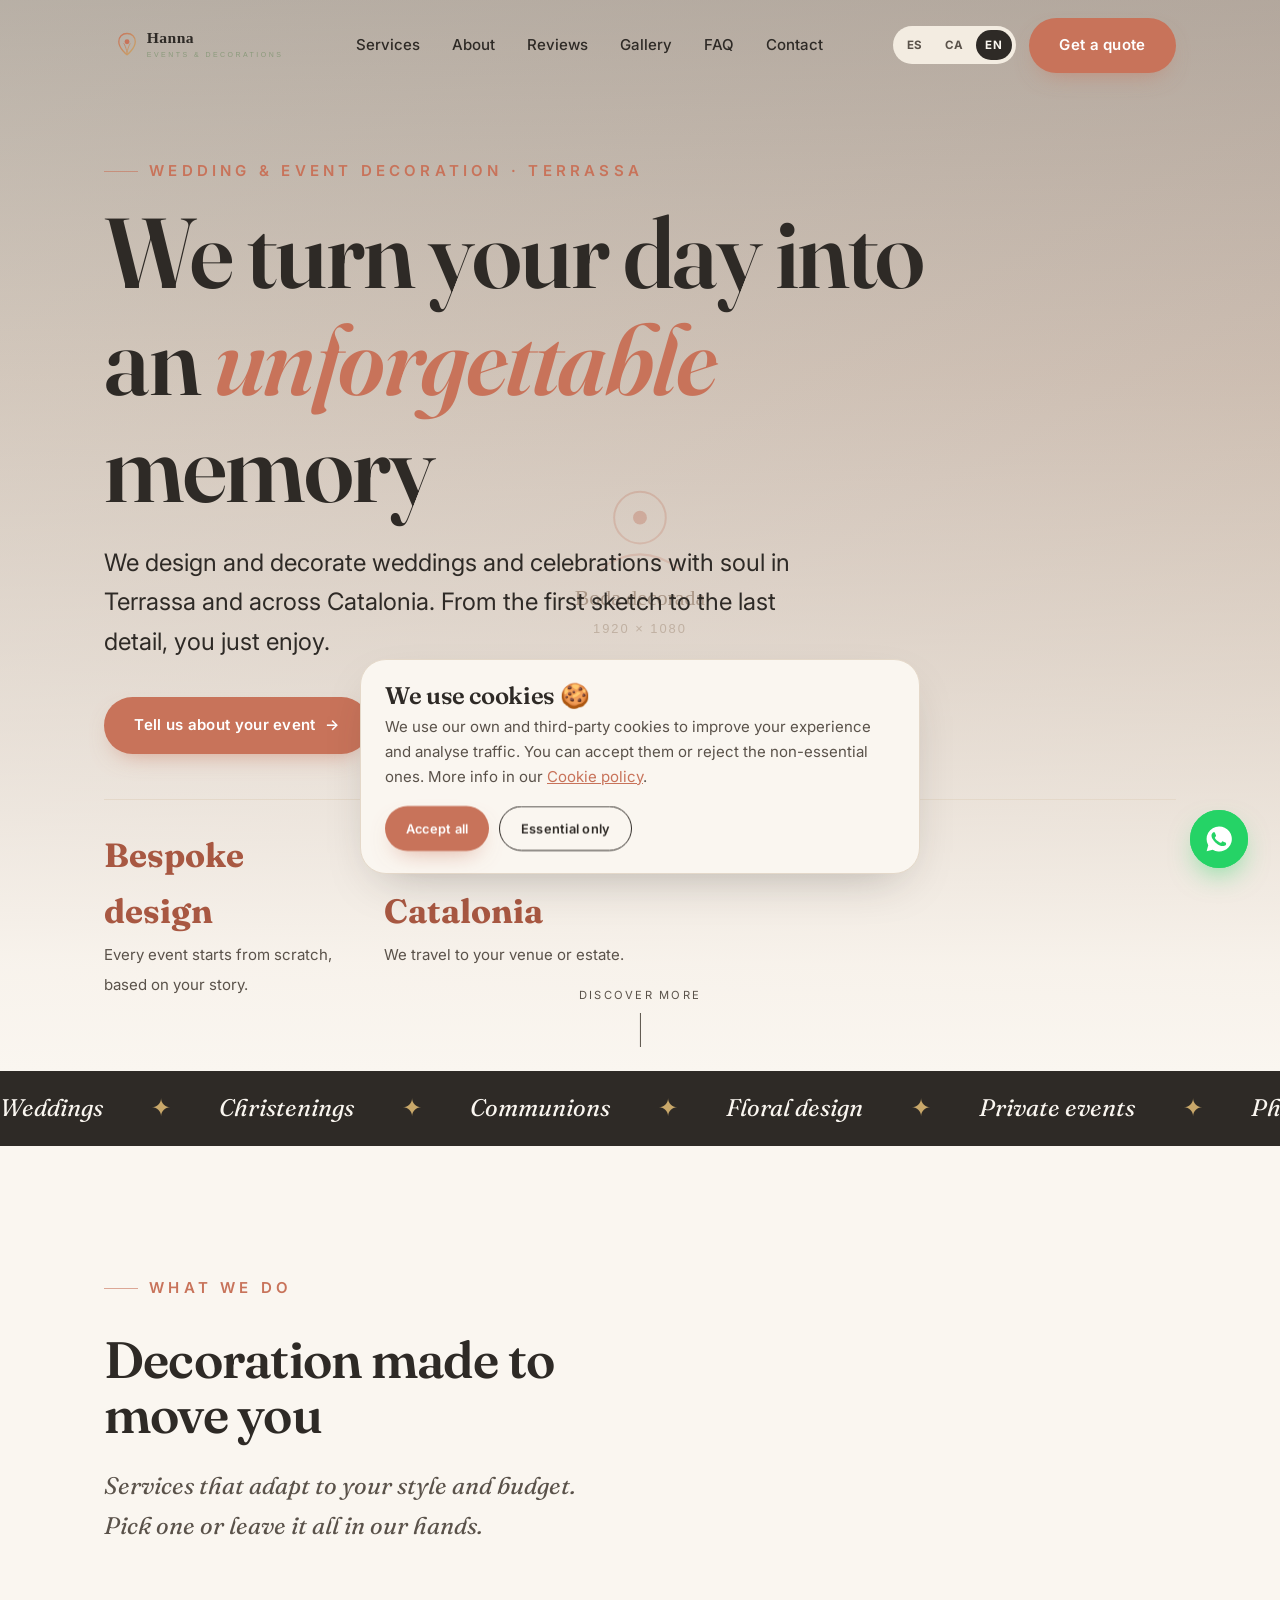
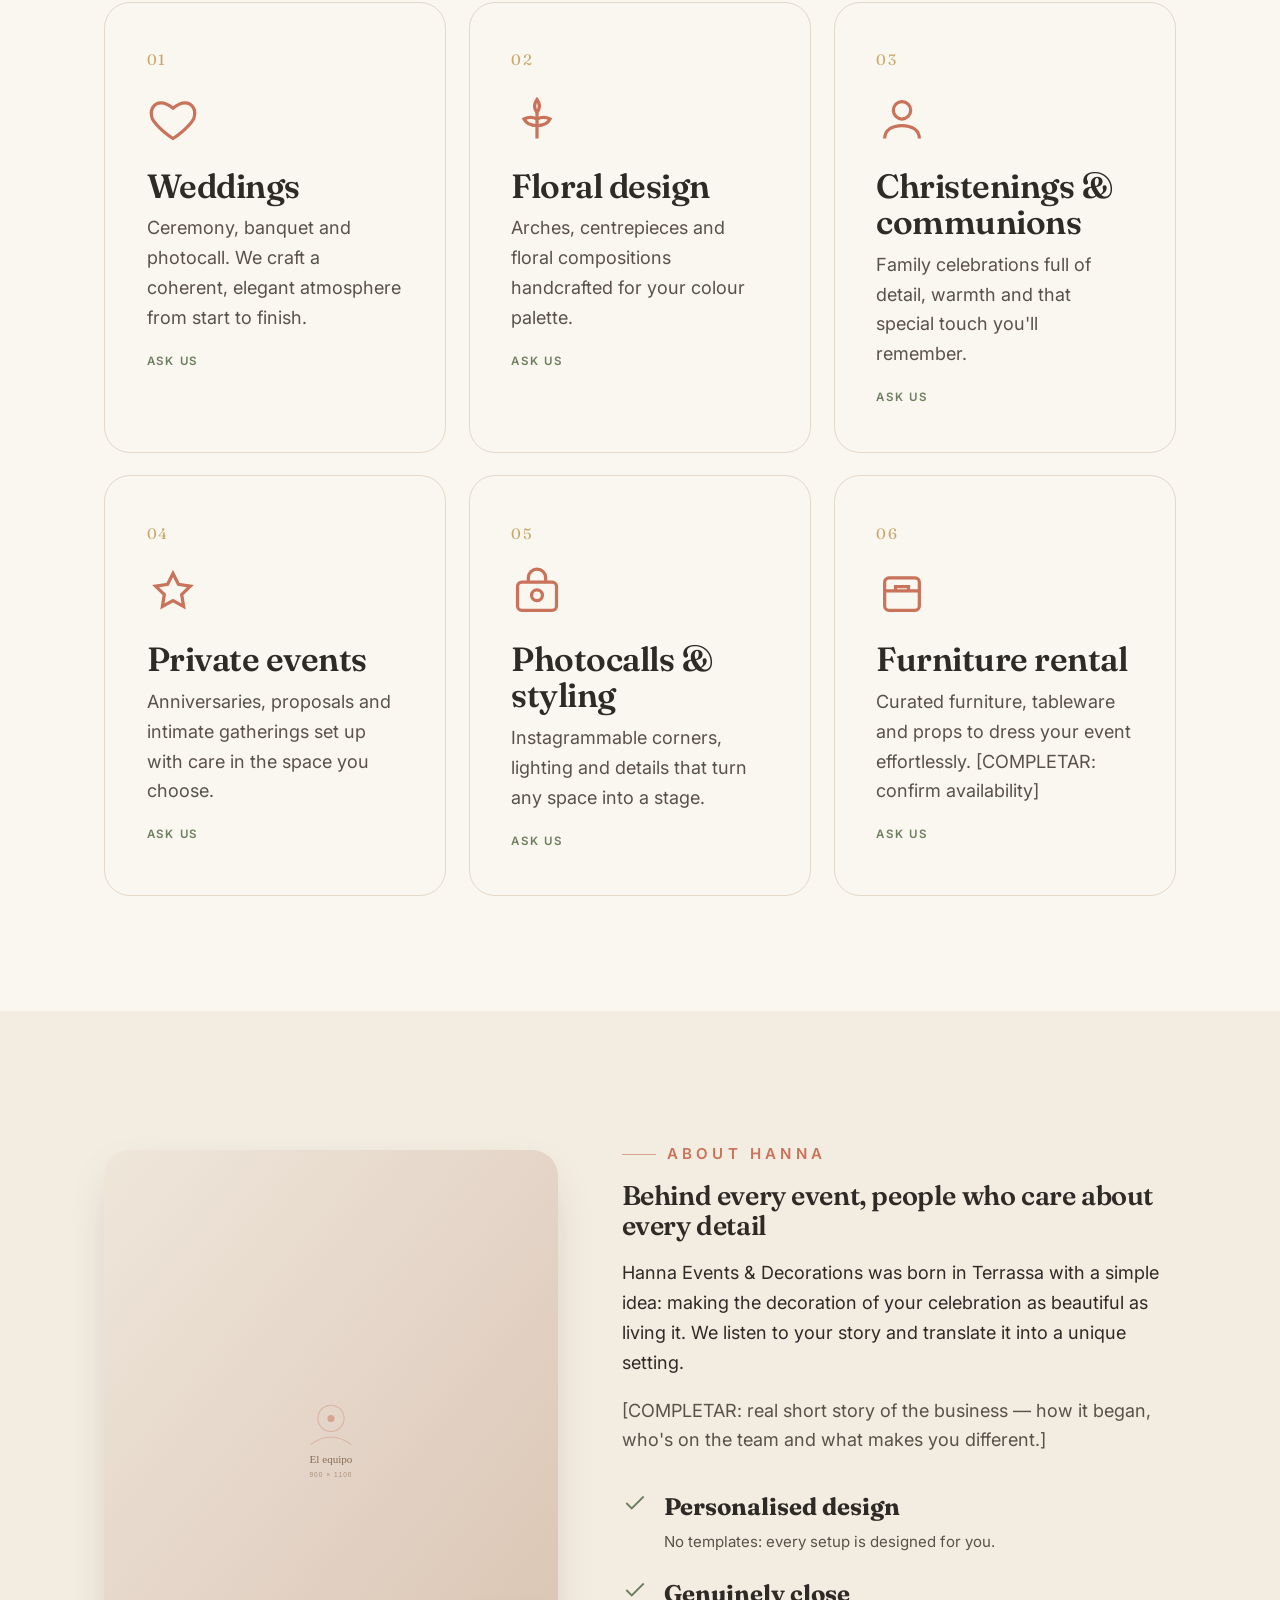
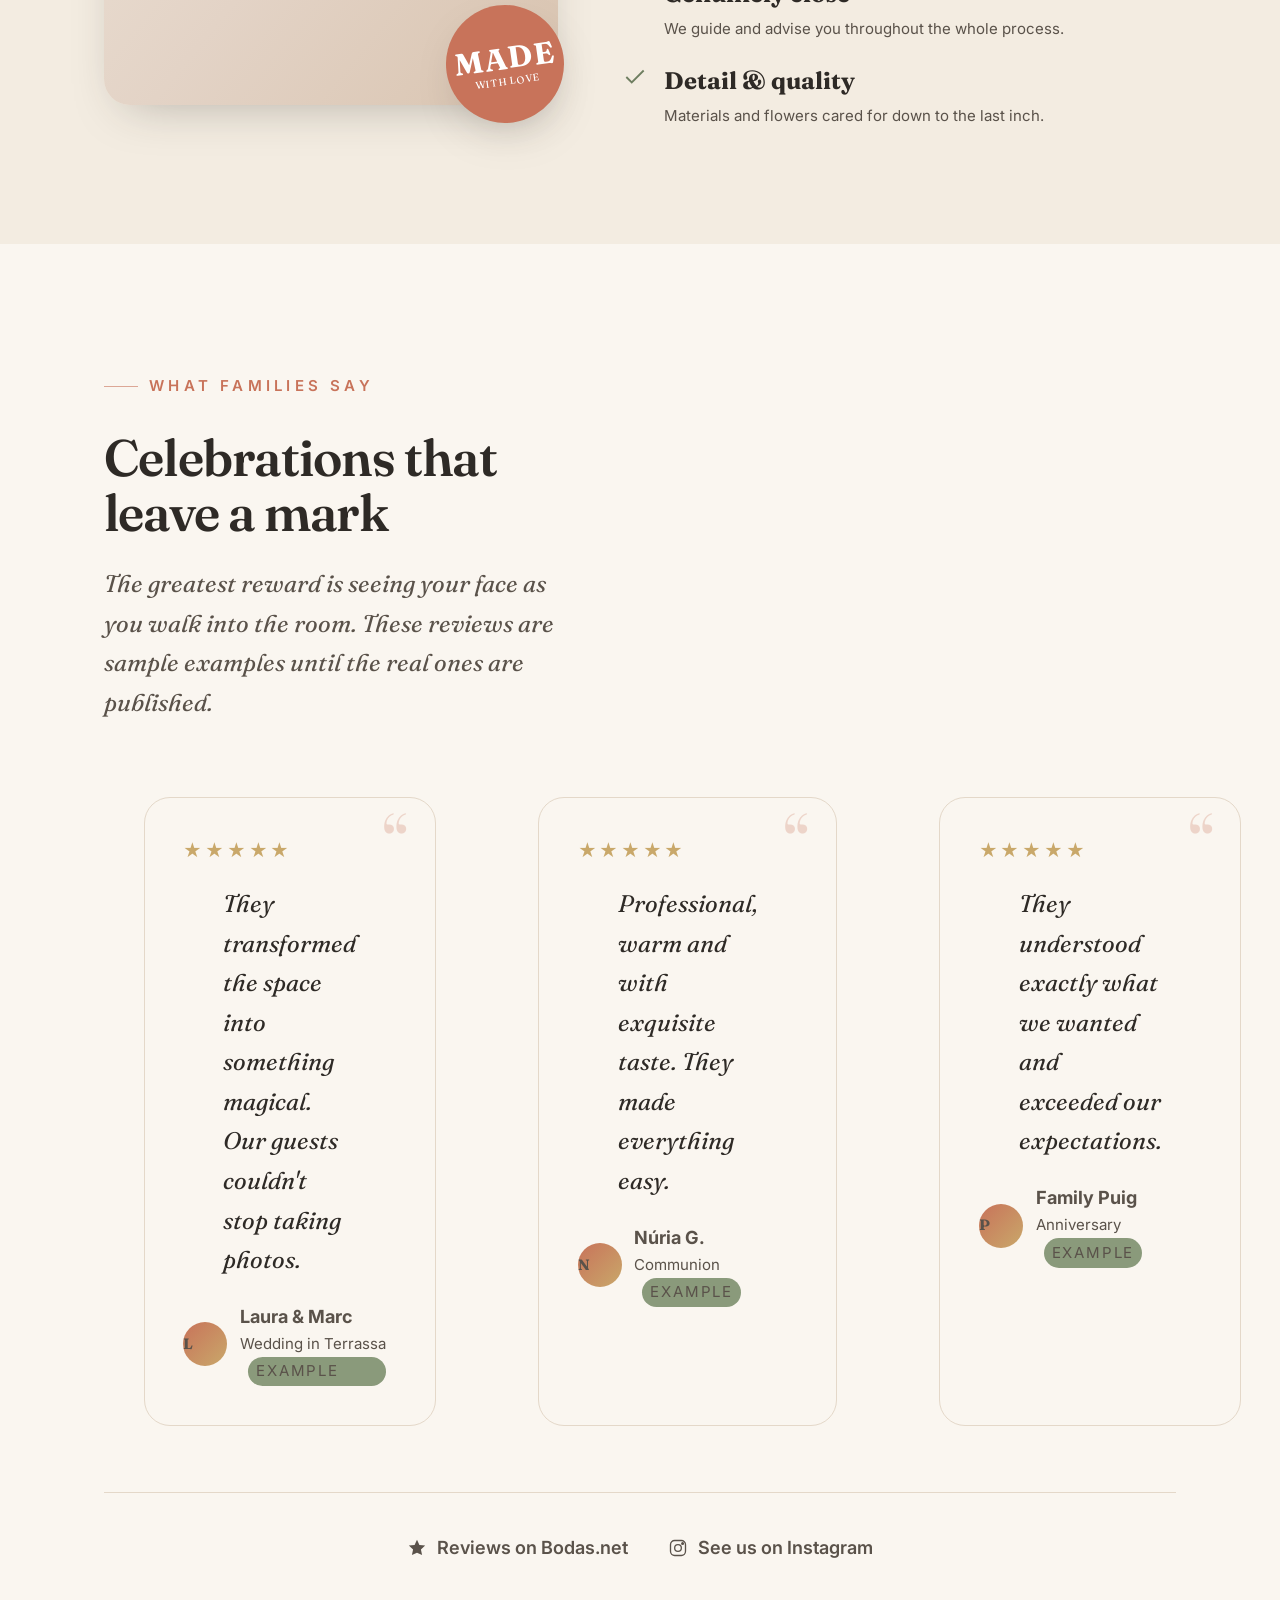
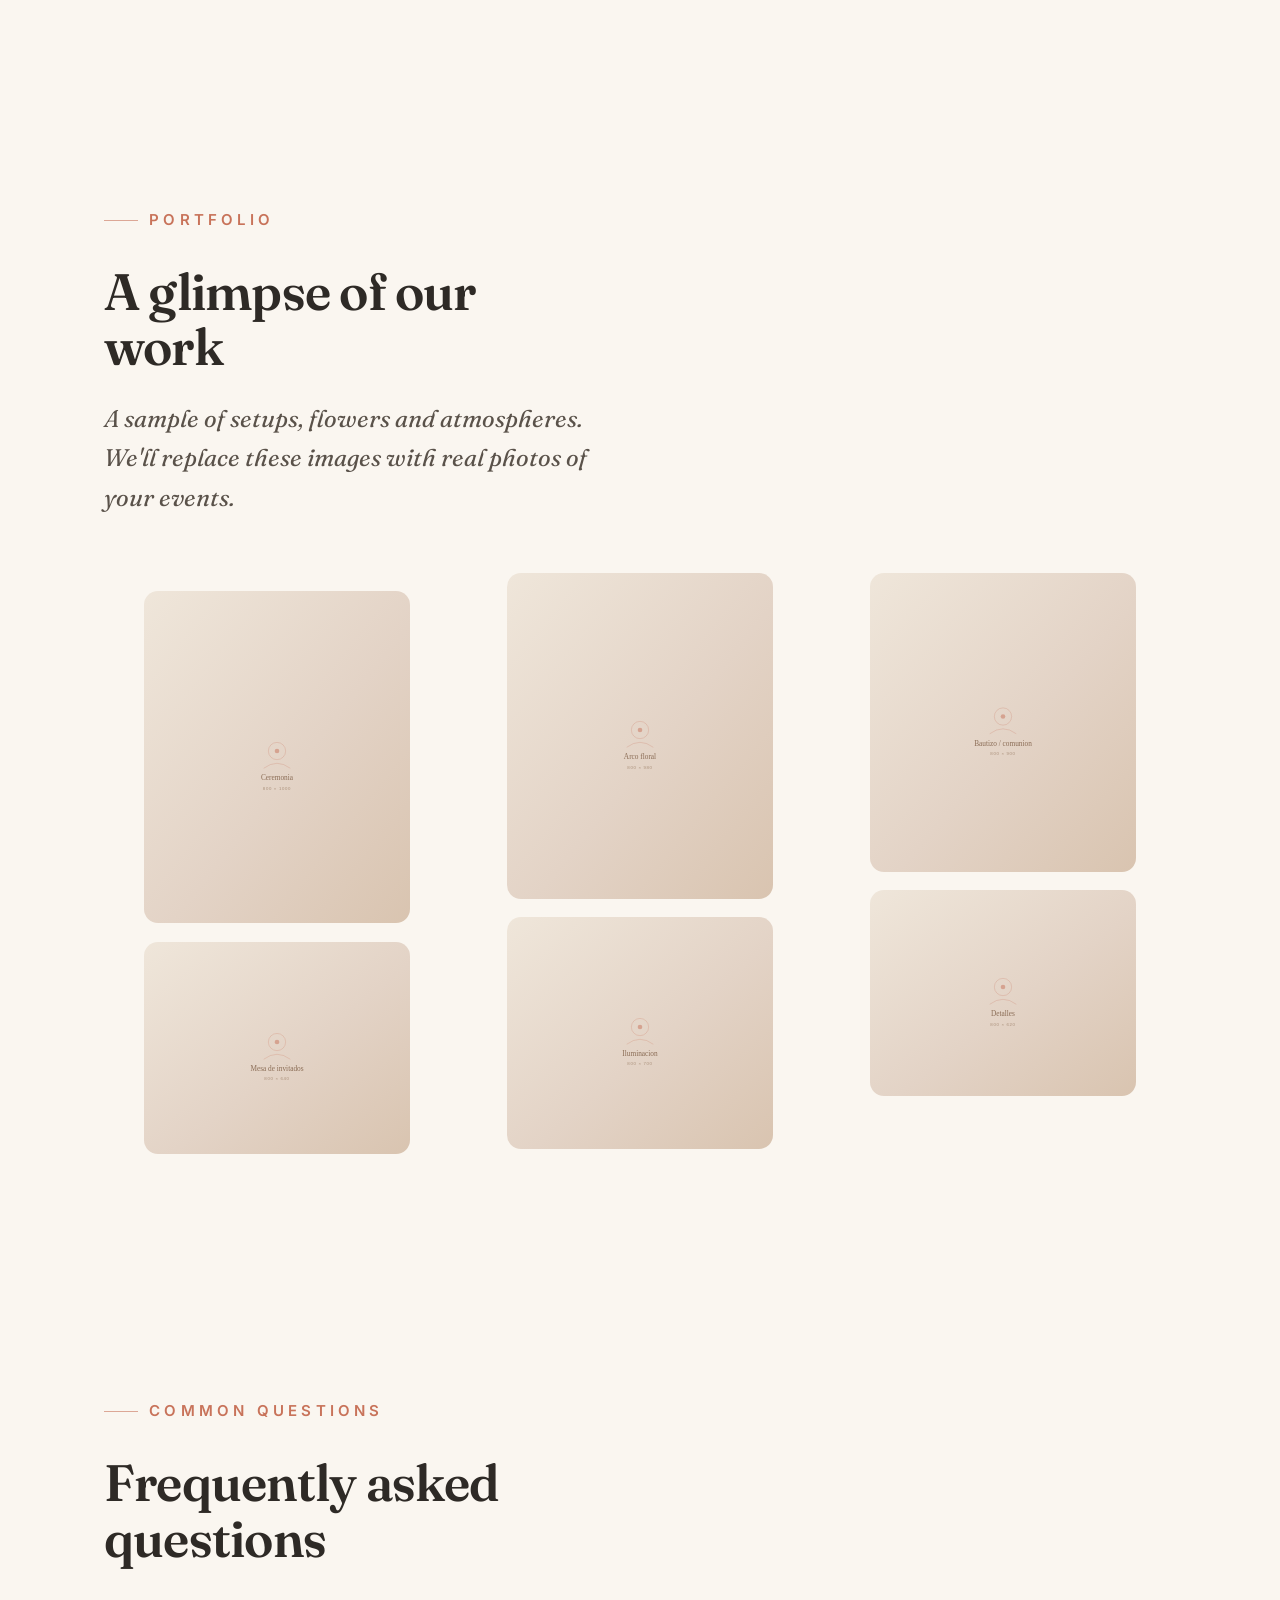
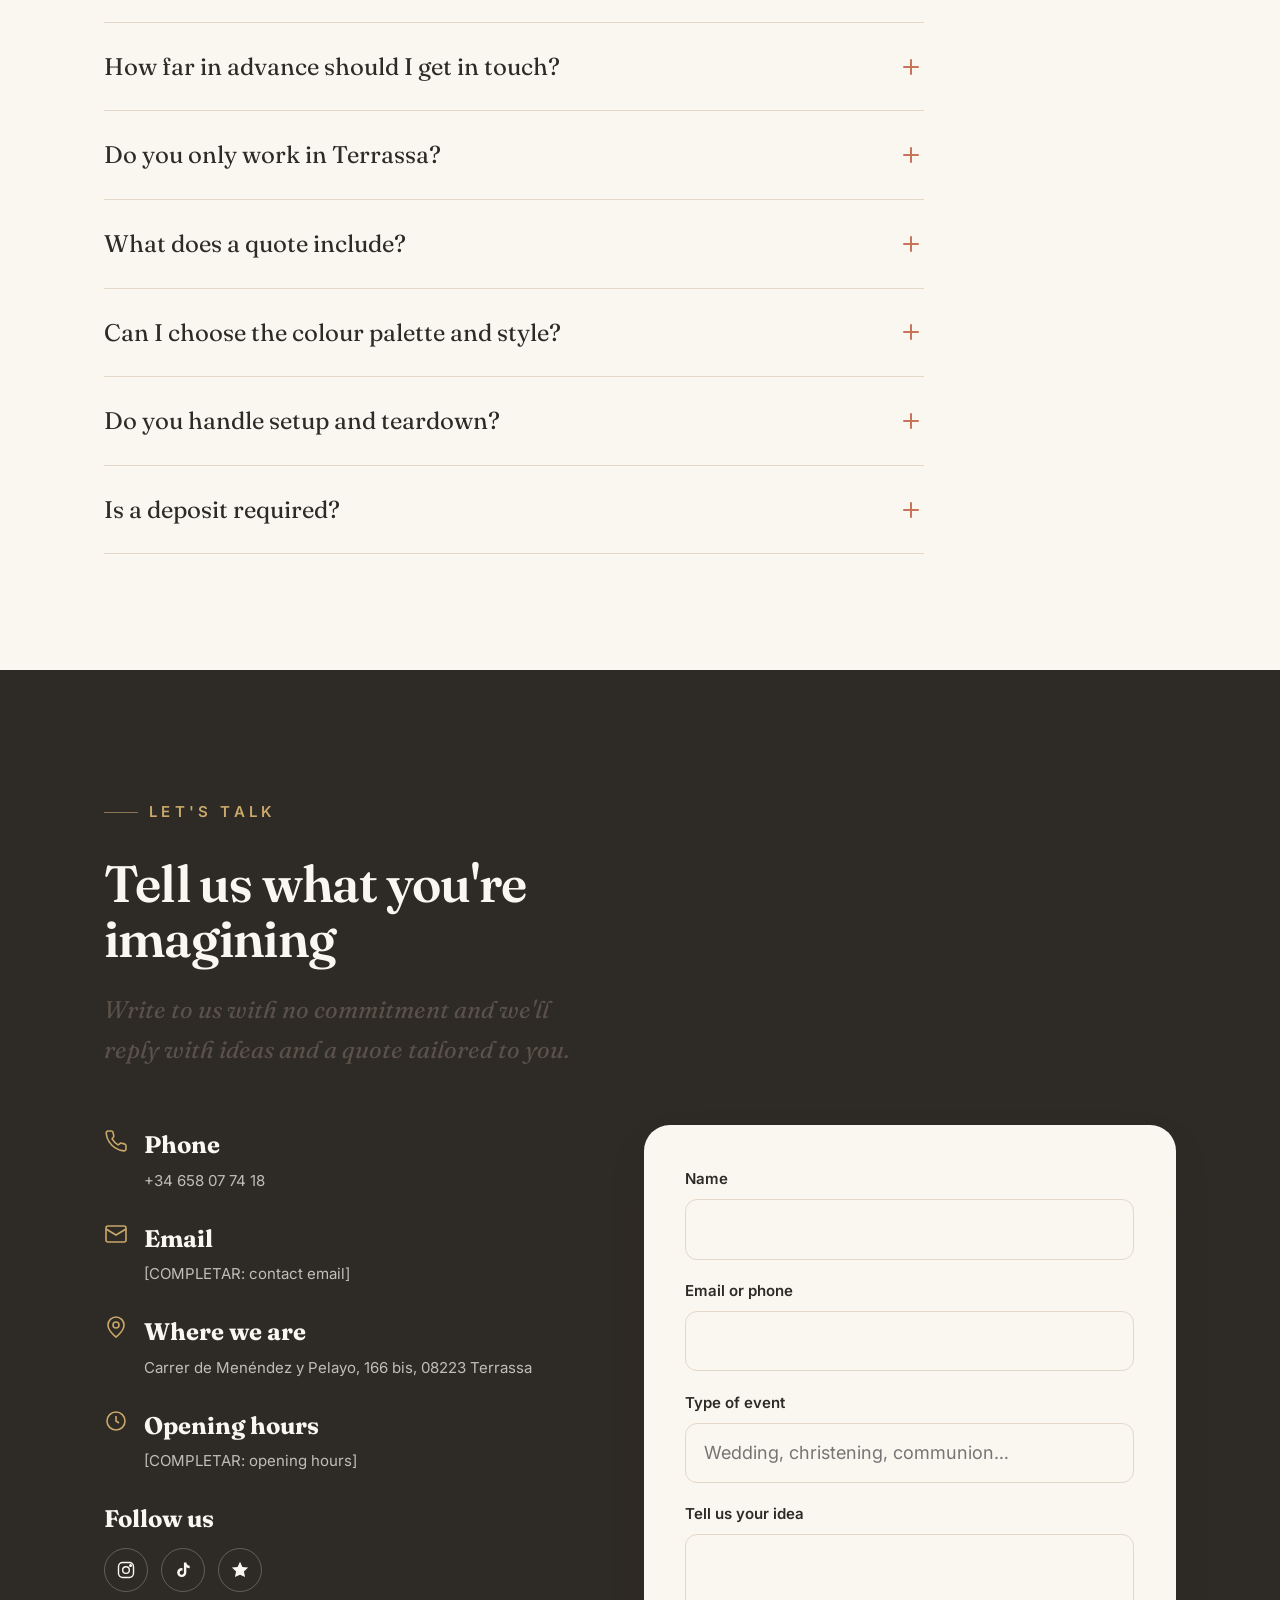
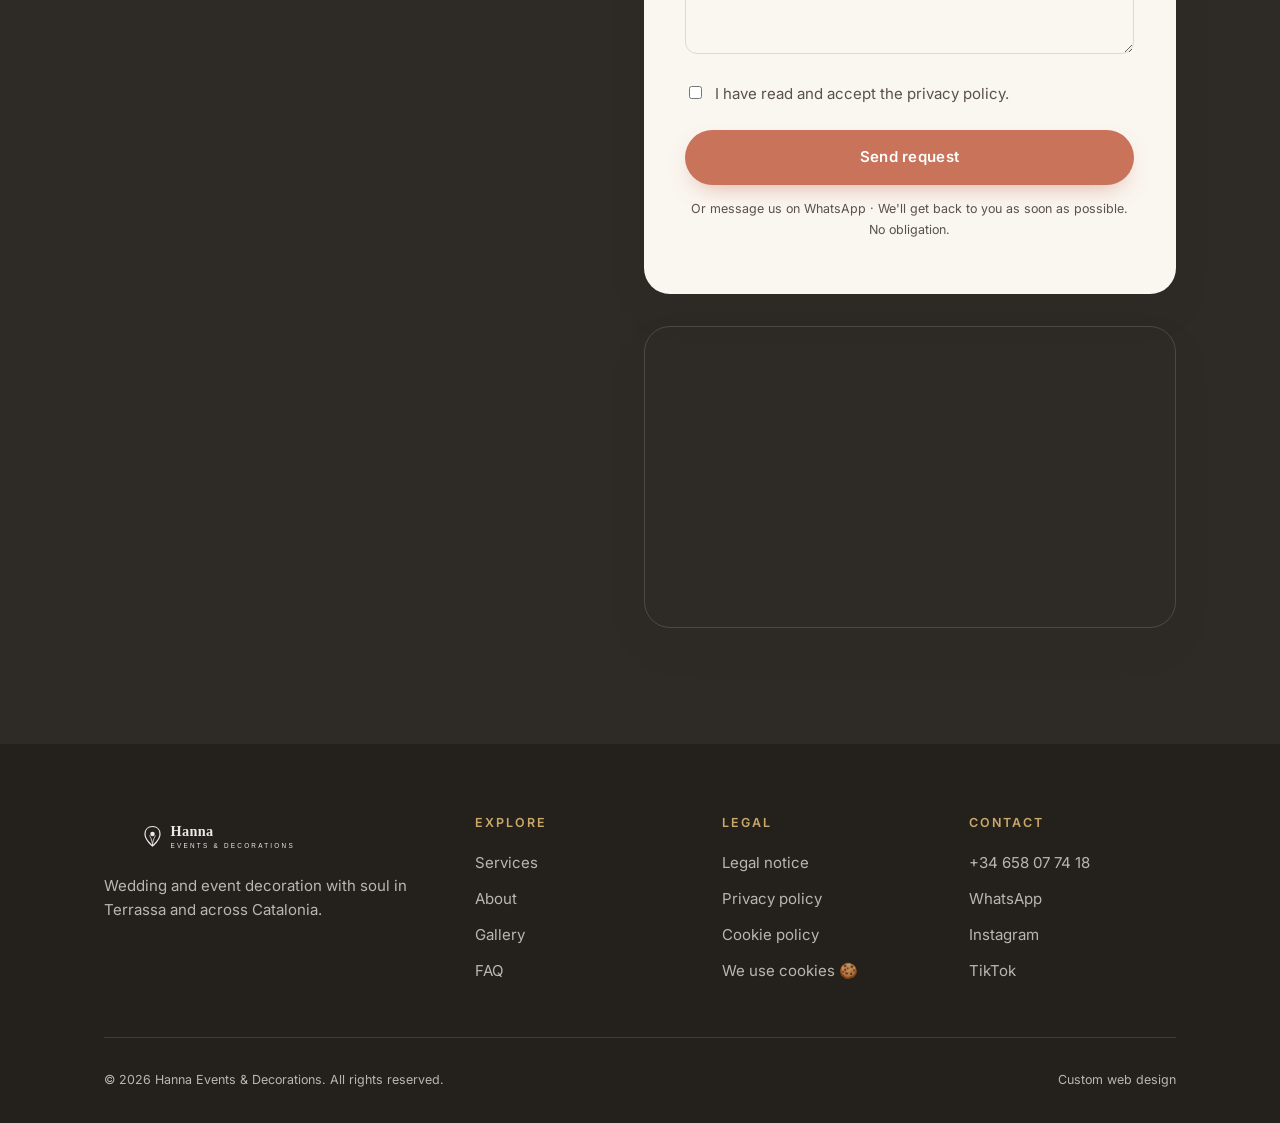
==== commit 1fd3e140: "feat: nuevo sitio web de Hanna Events & Decorations (Terrassa) Sitio estático one-page (HTML5 + CSS " ====
--- a/index.html
+++ b/index.html
@@ -3,528 +3,523 @@
 <head>
   <meta charset="UTF-8">
   <meta name="viewport" content="width=device-width, initial-scale=1.0">
-
-  <!-- SEO básico -->
-  <title>Seguro Dental Clinicum desde 5 €/mes | +2.100 clínicas en España</title>
-  <meta name="description" content="Seguro dental Clinicum desde 5 €/mes: 41 servicios gratuitos, hasta 40% de descuento, sin carencia ni cuestionario y garantía de 2 años. Más de 2.100 clínicas en toda España.">
-  <meta name="keywords" content="seguro dental, clinicum dental, seguro dental barato, dentista, cuadro médico dental, ortodoncia, implantes">
-  <meta name="author" content="Clinicum">
+  <meta name="theme-color" content="#FAF6F0">
+
+  <!-- SEO -->
+  <title>Decoración de bodas y eventos en Terrassa | Hanna Events & Decorations</title>
+  <meta name="description" content="Hanna Events & Decorations: decoración de bodas, bautizos, comuniones y eventos en Terrassa y toda Catalunya. Diseño a medida, flores y ambientación con alma. Pide presupuesto sin compromiso.">
+  <meta name="keywords" content="decoración de bodas Terrassa, decoración de eventos Terrassa, bodas Catalunya, decoración floral, bautizos, comuniones, photocall, wedding planner Terrassa">
+  <meta name="author" content="Hanna Events & Decorations">
   <meta name="robots" content="index, follow">
-  <meta name="theme-color" content="#0d7d74">
-  <link rel="canonical" href="https://www.clinicum.es/dental">
+  <link rel="canonical" href="https://www.hannaeventsdecorations.com/">
+
+  <!-- Idiomas alternativos (el conmutador es JS; declaramos la home única) -->
+  <link rel="alternate" hreflang="es" href="https://www.hannaeventsdecorations.com/">
+  <link rel="alternate" hreflang="ca" href="https://www.hannaeventsdecorations.com/">
+  <link rel="alternate" hreflang="en" href="https://www.hannaeventsdecorations.com/">
+  <link rel="alternate" hreflang="x-default" href="https://www.hannaeventsdecorations.com/">
 
   <!-- Open Graph -->
   <meta property="og:type" content="website">
   <meta property="og:locale" content="es_ES">
-  <meta property="og:site_name" content="Clinicum">
-  <meta property="og:title" content="Seguro Dental Clinicum desde 5 €/mes">
-  <meta property="og:description" content="41 servicios gratuitos, hasta 40% de descuento, sin carencia y garantía de 2 años. Más de 2.100 clínicas en toda España.">
-  <meta property="og:url" content="https://www.clinicum.es/dental">
-  <meta property="og:image" content="https://www.clinicum.es/dental/assets/og-image.svg">
-
-  <!-- Twitter -->
+  <meta property="og:site_name" content="Hanna Events & Decorations">
+  <meta property="og:title" content="Decoración de bodas y eventos en Terrassa | Hanna Events & Decorations">
+  <meta property="og:description" content="Diseñamos y decoramos bodas y celebraciones con alma en Terrassa y toda Catalunya. Del primer boceto al último detalle.">
+  <meta property="og:url" content="https://www.hannaeventsdecorations.com/">
+  <meta property="og:image" content="https://www.hannaeventsdecorations.com/img/og-image.svg">
+  <meta property="og:image:alt" content="Hanna Events & Decorations — decoración de bodas en Terrassa">
+
+  <!-- Twitter Cards -->
   <meta name="twitter:card" content="summary_large_image">
-  <meta name="twitter:title" content="Seguro Dental Clinicum desde 5 €/mes">
-  <meta name="twitter:description" content="41 servicios gratuitos, hasta 40% de descuento, sin carencia y garantía de 2 años.">
-  <meta name="twitter:image" content="https://www.clinicum.es/dental/assets/og-image.svg">
+  <meta name="twitter:title" content="Decoración de bodas y eventos en Terrassa | Hanna Events & Decorations">
+  <meta name="twitter:description" content="Diseñamos y decoramos bodas y celebraciones con alma en Terrassa y toda Catalunya.">
+  <meta name="twitter:image" content="https://www.hannaeventsdecorations.com/img/og-image.svg">
 
   <!-- Iconos -->
-  <link rel="icon" href="assets/favicon.svg" type="image/svg+xml">
+  <link rel="icon" href="img/favicon.svg" type="image/svg+xml">
+  <link rel="apple-touch-icon" href="img/favicon.svg">
+  <link rel="manifest" href="site.webmanifest">
+
+  <!-- Tipografías (con preconnect para rendimiento) -->
+  <link rel="preconnect" href="https://fonts.googleapis.com">
+  <link rel="preconnect" href="https://fonts.gstatic.com" crossorigin>
+  <link rel="stylesheet" href="https://fonts.googleapis.com/css2?family=Fraunces:ital,opsz,wght@0,9..144,400;0,9..144,500;0,9..144,600;1,9..144,400;1,9..144,600&family=Inter:wght@400;500;600;700&display=swap">
 
   <!-- Estilos -->
   <link rel="stylesheet" href="css/styles.css">
-
-  <!-- Datos estructurados: Organización aseguradora -->
+  <!-- Si el usuario tiene JavaScript desactivado, mostramos todo el contenido (sin animación) -->
+  <noscript><style>.reveal{opacity:1 !important;transform:none !important}</style></noscript>
+
+  <!-- Schema.org LocalBusiness (JSON-LD) -->
   <script type="application/ld+json">
   {
     "@context": "https://schema.org",
-    "@type": "InsuranceAgency",
-    "name": "Clinicum",
-    "description": "Aseguradora familiar especializada en seguros dentales desde hace más de 70 años.",
-    "url": "https://www.clinicum.es/dental",
-    "areaServed": "ES",
-    "foundingDate": "1950",
-    "slogan": "Tu seguro dental desde 5 €/mes"
-  }
-  </script>
-
-  <!-- Datos estructurados: Producto / Oferta -->
-  <script type="application/ld+json">
-  {
-    "@context": "https://schema.org",
-    "@type": "Product",
-    "name": "Seguro Dental Clinicum",
-    "description": "Seguro dental con 41 servicios gratuitos, hasta 40% de descuento en el resto, sin periodo de carencia ni cuestionario de salud y garantía de 2 años en materiales y tratamientos.",
-    "brand": { "@type": "Brand", "name": "Clinicum" },
-    "offers": {
-      "@type": "Offer",
-      "price": "5.00",
-      "priceCurrency": "EUR",
-      "availability": "https://schema.org/InStock",
-      "priceSpecification": {
-        "@type": "UnitPriceSpecification",
-        "price": "5.00",
-        "priceCurrency": "EUR",
-        "unitText": "MES"
-      }
-    }
-  }
-  </script>
-
-  <!-- Datos estructurados: Preguntas frecuentes -->
-  <script type="application/ld+json">
-  {
-    "@context": "https://schema.org",
-    "@type": "FAQPage",
-    "mainEntity": [
-      {
-        "@type": "Question",
-        "name": "¿Cuánto cuesta el seguro dental de Clinicum?",
-        "acceptedAnswer": { "@type": "Answer", "text": "El seguro dental de Clinicum está disponible desde 5 €/mes. Los menores de 8 años tienen cuota gratuita si van acompañados de un adulto asegurado." }
-      },
-      {
-        "@type": "Question",
-        "name": "¿Tiene periodo de carencia o cuestionario de salud?",
-        "acceptedAnswer": { "@type": "Answer", "text": "No. El seguro se contrata sin periodo de carencia y sin cuestionario de salud previo, por lo que puedes empezar a usarlo desde el primer día." }
-      },
-      {
-        "@type": "Question",
-        "name": "¿Cuántas clínicas tiene el cuadro médico dental?",
-        "acceptedAnswer": { "@type": "Answer", "text": "El cuadro médico dental cuenta con más de 2.100 clínicas en toda España, evaluadas por consultores profesionales y localizables por geolocalización desde la web y la app." }
-      },
-      {
-        "@type": "Question",
-        "name": "¿Qué incluye el seguro dental?",
-        "acceptedAnswer": { "@type": "Answer", "text": "Incluye 41 servicios totalmente gratuitos y descuentos de hasta el 40% en el resto de tratamientos, además de una garantía de 2 años en materiales y tratamientos." }
-      },
-      {
-        "@type": "Question",
-        "name": "¿Qué formas de pago hay?",
-        "acceptedAnswer": { "@type": "Answer", "text": "Puedes elegir entre tres modalidades de pago: mensual, semestral o anual, en función del número de asegurados." }
-      }
-    ]
+    "@type": "LocalBusiness",
+    "@id": "https://www.hannaeventsdecorations.com/#business",
+    "name": "Hanna Events & Decorations",
+    "description": "Decoración de bodas, bautizos, comuniones y eventos en Terrassa y toda Catalunya. Diseño a medida, decoración floral y ambientación.",
+    "image": "https://www.hannaeventsdecorations.com/img/og-image.svg",
+    "logo": "https://www.hannaeventsdecorations.com/img/logo.svg",
+    "url": "https://www.hannaeventsdecorations.com/",
+    "telephone": "+34658077418",
+    "priceRange": "€€",
+    "address": {
+      "@type": "PostalAddress",
+      "streetAddress": "Carrer de Menéndez y Pelayo, 166 bis",
+      "addressLocality": "Terrassa",
+      "postalCode": "08223",
+      "addressRegion": "Barcelona",
+      "addressCountry": "ES"
+    },
+    "areaServed": [
+      { "@type": "City", "name": "Terrassa" },
+      { "@type": "AdministrativeArea", "name": "Catalunya" }
+    ],
+    "sameAs": [
+      "https://www.instagram.com/hanna_events_decorations/",
+      "https://www.tiktok.com/@hannaeventsdecorations",
+      "https://www.bodas.net/decoracion-para-bodas/hanna-events--e234808"
+    ],
+    "knowsLanguage": ["es", "ca", "en"]
   }
   </script>
 </head>
+
 <body>
-  <!-- Salto al contenido para accesibilidad -->
-  <a class="skip-link" href="#main">Saltar al contenido principal</a>
-
-  <!-- ====================== CABECERA ====================== -->
-  <header class="site-header" id="top">
-    <div class="container header-inner">
-      <a class="brand" href="#top" aria-label="Clinicum Dental, inicio">
-        <svg class="brand-mark" width="34" height="34" viewBox="0 0 32 32" aria-hidden="true" focusable="false">
-          <path fill="currentColor" d="M16 3c-2.4 0-3.8 1-5.6 1S6.9 3.2 5.3 4.2C3.4 5.4 2.6 7.7 2.6 10.4c0 4 1.3 7.6 2.6 10.7 1.1 2.6 2.2 5 3.6 6.6.7.8 1.7 1.3 2.5.9.8-.4 1-1.5 1.2-2.6.3-1.6.6-3.4 1.9-3.4s1.6 1.8 1.9 3.4c.2 1.1.4 2.2 1.2 2.6.8.4 1.8-.1 2.5-.9 1.4-1.6 2.5-4 3.6-6.6 1.3-3.1 2.6-6.7 2.6-10.7 0-2.7-.8-5-2.7-6.2C25.9 3.2 24.5 4 22.7 4S18.4 3 16 3z"/>
-        </svg>
-        <span class="brand-name">Clinicum <strong>Dental</strong></span>
+  <a class="skip-link" href="#main">Saltar al contenido</a>
+
+  <!-- ============ CABECERA ============ -->
+  <header class="site-header">
+    <div class="container nav">
+      <a class="nav__logo" href="#" aria-label="Hanna Events & Decorations — inicio">
+        <img src="img/logo.svg" alt="Logotipo de Hanna Events & Decorations" width="220" height="56">
       </a>
 
-      <button class="nav-toggle" id="navToggle" aria-expanded="false" aria-controls="primaryNav" aria-label="Abrir menú de navegación">
-        <span class="nav-toggle-bar" aria-hidden="true"></span>
-        <span class="nav-toggle-bar" aria-hidden="true"></span>
-        <span class="nav-toggle-bar" aria-hidden="true"></span>
-      </button>
-
-      <nav class="primary-nav" id="primaryNav" aria-label="Navegación principal">
-        <ul>
-          <li><a href="#ventajas">Ventajas</a></li>
-          <li><a href="#coberturas">Coberturas</a></li>
-          <li><a href="#como-funciona">Cómo funciona</a></li>
-          <li><a href="#cuadro-medico">Cuadro médico</a></li>
-          <li><a href="#faq">Preguntas</a></li>
-          <li><a class="btn btn-accent btn-sm" href="#presupuesto">Calcula tu precio</a></li>
-        </ul>
+      <nav class="nav__menu" aria-label="Navegación principal">
+        <a href="#servicios" data-i18n="nav.services">Servicios</a>
+        <a href="#nosotros" data-i18n="nav.about">Nosotros</a>
+        <a href="#opiniones" data-i18n="nav.testimonials">Opiniones</a>
+        <a href="#galeria" data-i18n="nav.gallery">Galería</a>
+        <a href="#faq" data-i18n="nav.faq">FAQ</a>
+        <a href="#contacto" data-i18n="nav.contact">Contacto</a>
       </nav>
+
+      <div class="nav__actions">
+        <div class="lang" role="group" aria-label="Seleccionar idioma">
+          <button type="button" data-lang="es" aria-pressed="true">ES</button>
+          <button type="button" data-lang="ca" aria-pressed="false">CA</button>
+          <button type="button" data-lang="en" aria-pressed="false">EN</button>
+        </div>
+        <a class="btn nav__cta" href="#contacto" data-i18n="nav.cta">Pide presupuesto</a>
+        <button class="nav__toggle" aria-label="Abrir menú" aria-expanded="false" aria-controls="mobile-menu">
+          <span></span><span></span><span></span>
+        </button>
+      </div>
     </div>
   </header>
 
+  <!-- Menú móvil -->
+  <div class="mobile-menu" id="mobile-menu">
+    <a href="#servicios" data-i18n="nav.services">Servicios</a>
+    <a href="#nosotros" data-i18n="nav.about">Nosotros</a>
+    <a href="#opiniones" data-i18n="nav.testimonials">Opiniones</a>
+    <a href="#galeria" data-i18n="nav.gallery">Galería</a>
+    <a href="#faq" data-i18n="nav.faq">FAQ</a>
+    <a href="#contacto" data-i18n="nav.contact">Contacto</a>
+  </div>
+
   <main id="main">
-    <!-- ====================== HERO ====================== -->
-    <section class="hero" aria-labelledby="hero-title">
-      <div class="container hero-grid">
-        <div class="hero-copy">
-          <p class="eyebrow">Más de 70 años cuidando tu sonrisa</p>
-          <h1 id="hero-title">Tu seguro dental desde <span class="price-pop">5&nbsp;€/mes</span></h1>
-          <p class="hero-lead">
-            41 servicios totalmente gratuitos y hasta un 40&nbsp;% de descuento en el resto.
-            Sin periodo de carencia, sin cuestionario de salud y con garantía de 2 años.
-          </p>
-          <div class="hero-cta">
-            <a class="btn btn-accent btn-lg" href="#presupuesto">Calcula tu precio</a>
-            <a class="btn btn-ghost btn-lg" href="#coberturas">Ver coberturas</a>
+
+    <!-- ============ HERO ============ -->
+    <section class="hero">
+      <div class="hero__bg">
+        <!-- FOTO REAL PENDIENTE: imagen apaisada de una boda montada por Hanna. Exportar en WebP (1920px). -->
+        <img src="img/hero.svg" alt="Boda decorada por Hanna Events & Decorations con flores e iluminación cálida" width="1920" height="1080" fetchpriority="high">
+      </div>
+      <div class="container hero__inner">
+        <p class="eyebrow reveal" data-i18n="hero.eyebrow">Decoración de bodas y eventos · Terrassa</p>
+        <h1 class="hero__title reveal" data-delay="1" data-i18n="hero.title">Convertimos tu día en un recuerdo <em>inolvidable</em></h1>
+        <p class="hero__sub reveal" data-delay="2" data-i18n="hero.sub">Diseñamos y decoramos bodas y celebraciones con alma en Terrassa y toda Catalunya. Del primer boceto al último detalle, tú solo disfrutas.</p>
+        <div class="hero__cta reveal" data-delay="3">
+          <a class="btn" href="#contacto"><span data-i18n="hero.cta1">Cuéntanos tu evento</span> <span class="btn__arrow">→</span></a>
+          <a class="btn btn--ghost" href="#galeria" data-i18n="hero.cta2">Ver nuestro trabajo</a>
+        </div>
+        <div class="hero__meta reveal" data-delay="4">
+          <div>
+            <strong data-i18n="hero.stat1n">Diseño a medida</strong>
+            <span data-i18n="hero.stat1t">Cada evento parte de cero, según tu historia.</span>
           </div>
-          <ul class="hero-ticks" role="list">
-            <li>Sin carencia</li>
-            <li>Sin cuestionario</li>
-            <li>Sin límite de uso</li>
-          </ul>
-        </div>
-
-        <div class="hero-card" aria-hidden="false">
-          <div class="quote-card">
-            <p class="quote-card-label">Cuota orientativa</p>
-            <p class="quote-card-price"><span>desde</span> 5<span class="cents">€</span></p>
-            <p class="quote-card-period">al mes por asegurado</p>
-            <ul class="quote-card-list" role="list">
-              <li>Menores de 8 años <strong>gratis</strong>*</li>
-              <li>Pago mensual, semestral o anual</li>
-              <li>Garantía de 2 años</li>
-            </ul>
-            <a class="btn btn-accent btn-block" href="#presupuesto">Lo quiero</a>
-            <p class="quote-card-foot">*Acompañados de un adulto asegurado.</p>
+          <div>
+            <strong data-i18n="hero.stat2n">Terrassa · Catalunya</strong>
+            <span data-i18n="hero.stat2t">Nos desplazamos a tu espacio o finca.</span>
           </div>
         </div>
       </div>
-    </section>
-
-    <!-- ====================== BARRA DE CONFIANZA ====================== -->
-    <section class="trust" aria-label="Datos destacados">
-      <div class="container trust-grid">
-        <div class="trust-item">
-          <span class="trust-num">+70</span>
-          <span class="trust-text">años de experiencia</span>
-        </div>
-        <div class="trust-item">
-          <span class="trust-num">+2.100</span>
-          <span class="trust-text">clínicas en España</span>
-        </div>
-        <div class="trust-item">
-          <span class="trust-num">+35.000</span>
-          <span class="trust-text">asegurados</span>
-        </div>
-        <div class="trust-item">
-          <span class="trust-num">41</span>
-          <span class="trust-text">servicios gratuitos</span>
-        </div>
-      </div>
-    </section>
-
-    <!-- ====================== VENTAJAS ====================== -->
-    <section class="section" id="ventajas" aria-labelledby="ventajas-title">
+      <span class="hero__scroll" aria-hidden="true"><span data-i18n="hero.scroll">Descubre más</span></span>
+    </section>
+
+    <!-- ============ MARQUEE ============ -->
+    <div class="marquee" aria-hidden="true">
+      <div class="marquee__track">
+        <span data-i18n="marquee.1">Bodas</span>
+        <span data-i18n="marquee.2">Bautizos</span>
+        <span data-i18n="marquee.3">Comuniones</span>
+        <span data-i18n="marquee.4">Decoración floral</span>
+        <span data-i18n="marquee.5">Eventos privados</span>
+        <span data-i18n="marquee.6">Photocalls</span>
+      </div>
+    </div>
+
+    <!-- ============ SERVICIOS ============ -->
+    <section class="section services" id="servicios">
       <div class="container">
-        <header class="section-head">
-          <p class="eyebrow">Por qué Clinicum</p>
-          <h2 id="ventajas-title">Un seguro dental sin letra pequeña</h2>
-          <p class="section-sub">Pensado para que lo uses desde el primer día y sin sorpresas.</p>
-        </header>
-
-        <ul class="cards-grid" role="list">
-          <li class="card">
-            <span class="card-icon" aria-hidden="true">
-              <svg viewBox="0 0 24 24" width="28" height="28"><path fill="currentColor" d="M12 1 3 5v6c0 5 3.8 9.4 9 11 5.2-1.6 9-6 9-11V5l-9-4Zm-1.2 14.2-3.3-3.3 1.4-1.4 1.9 1.9 4.6-4.6 1.4 1.4-6 6Z"/></svg>
-            </span>
-            <h3>Sin carencia ni cuestionario</h3>
-            <p>Empieza a usar tu seguro desde el primer día, sin esperas y sin cuestionario de salud previo.</p>
-          </li>
-          <li class="card">
-            <span class="card-icon" aria-hidden="true">
-              <svg viewBox="0 0 24 24" width="28" height="28"><path fill="currentColor" d="M12 2a10 10 0 1 0 0 20 10 10 0 0 0 0-20Zm1 15h-2v-2h2v2Zm0-4h-2V7h2v6Z"/></svg>
-            </span>
-            <h3>41 servicios gratuitos</h3>
-            <p>Revisiones, limpiezas, radiografías y muchos más tratamientos incluidos sin coste adicional.</p>
-          </li>
-          <li class="card">
-            <span class="card-icon" aria-hidden="true">
-              <svg viewBox="0 0 24 24" width="28" height="28"><path fill="currentColor" d="M3 6h18v2H3V6Zm2 5h14v2H5v-2Zm3 5h8v2H8v-2Z"/></svg>
-            </span>
-            <h3>Hasta 40 % de descuento</h3>
-            <p>Tarifas reducidas y pactadas en el resto de tratamientos, como implantes u ortodoncia.</p>
-          </li>
-          <li class="card">
-            <span class="card-icon" aria-hidden="true">
-              <svg viewBox="0 0 24 24" width="28" height="28"><path fill="currentColor" d="M12 1 3 5v6c0 5 3.8 9.4 9 11 5.2-1.6 9-6 9-11V5l-9-4Zm0 10.9h7c-.5 3.9-3.1 7.4-7 8.7V12H5V6.3l7-3.1v8.7Z"/></svg>
-            </span>
-            <h3>Garantía de 2 años</h3>
-            <p>Materiales y tratamientos con garantía de 2 años para tu total tranquilidad.</p>
-          </li>
-          <li class="card">
-            <span class="card-icon" aria-hidden="true">
-              <svg viewBox="0 0 24 24" width="28" height="28"><path fill="currentColor" d="M12 2a7 7 0 0 0-7 7c0 5.2 7 13 7 13s7-7.8 7-13a7 7 0 0 0-7-7Zm0 9.5A2.5 2.5 0 1 1 12 6a2.5 2.5 0 0 1 0 5.5Z"/></svg>
-            </span>
-            <h3>+2.100 clínicas</h3>
-            <p>Un amplio cuadro médico en toda España, localizable por geolocalización desde la web y la app.</p>
-          </li>
-          <li class="card">
-            <span class="card-icon" aria-hidden="true">
-              <svg viewBox="0 0 24 24" width="28" height="28"><path fill="currentColor" d="M12 1 3 5v6c0 5 3.8 9.4 9 11 5.2-1.6 9-6 9-11V5l-9-4Zm4 12h-3v3h-2v-3H8v-2h3V8h2v3h3v2Z"/></svg>
-            </span>
-            <h3>Sin límite de uso</h3>
-            <p>Acude a tu dentista todas las veces que lo necesites, sin restricciones de uso.</p>
-          </li>
-        </ul>
-      </div>
-    </section>
-
-    <!-- ====================== COBERTURAS ====================== -->
-    <section class="section section-soft" id="coberturas" aria-labelledby="coberturas-title">
+        <div class="section__head reveal">
+          <p class="eyebrow" data-i18n="services.eyebrow">Lo que hacemos</p>
+          <h2 data-i18n="services.title">Decoración pensada para emocionar</h2>
+          <p class="lead" data-i18n="services.lead">Servicios que se adaptan a tu estilo y a tu presupuesto. Elige uno o déjalo todo en nuestras manos.</p>
+        </div>
+
+        <div class="services__grid">
+          <!-- 1 -->
+          <article class="service reveal">
+            <span class="service__num">01</span>
+            <div class="service__icon" aria-hidden="true"><svg viewBox="0 0 24 24" fill="none" stroke="currentColor" stroke-width="1.5"><path d="M12 21s-7-4.5-9.5-9C1 8 3 4.5 6.5 4.5 9 4.5 12 7 12 7s3-2.5 5.5-2.5C21 4.5 23 8 21.5 12 19 16.5 12 21 12 21z"/></svg></div>
+            <h3 data-i18n="services.s1t">Bodas</h3>
+            <p data-i18n="services.s1d">Ceremonia, banquete y photocall. Creamos una atmósfera coherente y elegante de principio a fin.</p>
+            <span class="service__tag" data-i18n="services.tag">Consúltanos</span>
+          </article>
+          <!-- 2 -->
+          <article class="service reveal" data-delay="1">
+            <span class="service__num">02</span>
+            <div class="service__icon" aria-hidden="true"><svg viewBox="0 0 24 24" fill="none" stroke="currentColor" stroke-width="1.5"><path d="M12 3c1.5 2 1.5 4 0 6-1.5-2-1.5-4 0-6z"/><path d="M12 9v12"/><path d="M12 12c2-1 4-1 6 0-1 2-3 3-6 3M12 12c-2-1-4-1-6 0 1 2 3 3 6 3"/></svg></div>
+            <h3 data-i18n="services.s2t">Decoración floral</h3>
+            <p data-i18n="services.s2d">Arcos, centros de mesa y composiciones florales diseñadas a mano para tu paleta de color.</p>
+            <span class="service__tag" data-i18n="services.tag">Consúltanos</span>
+          </article>
+          <!-- 3 -->
+          <article class="service reveal" data-delay="2">
+            <span class="service__num">03</span>
+            <div class="service__icon" aria-hidden="true"><svg viewBox="0 0 24 24" fill="none" stroke="currentColor" stroke-width="1.5"><circle cx="12" cy="8" r="4"/><path d="M4 21c0-4 3.5-6 8-6s8 2 8 6"/></svg></div>
+            <h3 data-i18n="services.s3t">Bautizos y comuniones</h3>
+            <p data-i18n="services.s3d">Celebraciones familiares llenas de detalle, ternura y ese toque especial que recordaréis.</p>
+            <span class="service__tag" data-i18n="services.tag">Consúltanos</span>
+          </article>
+          <!-- 4 -->
+          <article class="service reveal">
+            <span class="service__num">04</span>
+            <div class="service__icon" aria-hidden="true"><svg viewBox="0 0 24 24" fill="none" stroke="currentColor" stroke-width="1.5"><path d="M12 3l2.5 5 5.5.8-4 3.9.9 5.5L12 15.5 7.1 18.2 8 12.7l-4-3.9L9.5 8z"/></svg></div>
+            <h3 data-i18n="services.s4t">Eventos privados</h3>
+            <p data-i18n="services.s4d">Aniversarios, pedidas y celebraciones íntimas montadas con mimo en el espacio que elijas.</p>
+            <span class="service__tag" data-i18n="services.tag">Consúltanos</span>
+          </article>
+          <!-- 5 -->
+          <article class="service reveal" data-delay="1">
+            <span class="service__num">05</span>
+            <div class="service__icon" aria-hidden="true"><svg viewBox="0 0 24 24" fill="none" stroke="currentColor" stroke-width="1.5"><rect x="3" y="7" width="18" height="13" rx="2"/><path d="M8 7V5a4 4 0 018 0v2"/><circle cx="12" cy="13" r="2.5"/></svg></div>
+            <h3 data-i18n="services.s5t">Photocalls y ambientación</h3>
+            <p data-i18n="services.s5d">Rincones instagrameables, iluminación y detalles que convierten cualquier espacio en escenario.</p>
+            <span class="service__tag" data-i18n="services.tag">Consúltanos</span>
+          </article>
+          <!-- 6 -->
+          <article class="service reveal" data-delay="2">
+            <span class="service__num">06</span>
+            <div class="service__icon" aria-hidden="true"><svg viewBox="0 0 24 24" fill="none" stroke="currentColor" stroke-width="1.5"><path d="M4 11V7a2 2 0 012-2h12a2 2 0 012 2v4"/><path d="M4 11h16v7a2 2 0 01-2 2H6a2 2 0 01-2-2z"/><path d="M9 11V9h6v2"/></svg></div>
+            <h3 data-i18n="services.s6t">Alquiler de mobiliario</h3>
+            <p data-i18n="services.s6d">Mobiliario, vajilla y atrezzo seleccionado para vestir tu evento sin complicaciones. [COMPLETAR: confirmar disponibilidad]</p>
+            <span class="service__tag" data-i18n="services.tag">Consúltanos</span>
+          </article>
+        </div>
+      </div>
+    </section>
+
+    <!-- ============ SOBRE NOSOTROS ============ -->
+    <section class="section about" id="nosotros">
+      <div class="container about__grid">
+        <div class="about__media reveal">
+          <!-- FOTO REAL PENDIENTE: retrato del equipo o de la fundadora. Exportar en WebP (900px). -->
+          <img src="img/about.svg" alt="Equipo de Hanna Events & Decorations preparando la decoración de un evento" width="900" height="1100" loading="lazy">
+          <div class="about__badge" aria-hidden="true">
+            <span><strong data-i18n="about.badgen">Hecho</strong><span data-i18n="about.badget">con amor</span></span>
+          </div>
+        </div>
+        <div class="about__content reveal" data-delay="1">
+          <p class="eyebrow" data-i18n="about.eyebrow">Sobre Hanna</p>
+          <h2 data-i18n="about.title">Detrás de cada evento, personas que cuidan cada detalle</h2>
+          <p data-i18n="about.p1">Hanna Events & Decorations nace en Terrassa con una idea sencilla: que decorar tu celebración sea tan bonito como vivirla. Escuchamos vuestra historia y la traducimos en una puesta en escena única.</p>
+          <p class="text-muted" data-i18n="about.p2">[COMPLETAR: breve historia real del negocio — cómo empezó, quién forma el equipo y qué os hace diferentes.]</p>
+
+          <div class="about__values">
+            <div class="about__value">
+              <svg viewBox="0 0 24 24" fill="none" stroke="currentColor" stroke-width="1.7" aria-hidden="true"><path d="M20 6L9 17l-5-5"/></svg>
+              <div><strong data-i18n="about.v1t">Diseño personalizado</strong><p data-i18n="about.v1d">Nada de plantillas: cada montaje se piensa para vosotros.</p></div>
+            </div>
+            <div class="about__value">
+              <svg viewBox="0 0 24 24" fill="none" stroke="currentColor" stroke-width="1.7" aria-hidden="true"><path d="M20 6L9 17l-5-5"/></svg>
+              <div><strong data-i18n="about.v2t">Cercanía real</strong><p data-i18n="about.v2d">Os acompañamos y aconsejamos en todo el proceso.</p></div>
+            </div>
+            <div class="about__value">
+              <svg viewBox="0 0 24 24" fill="none" stroke="currentColor" stroke-width="1.7" aria-hidden="true"><path d="M20 6L9 17l-5-5"/></svg>
+              <div><strong data-i18n="about.v3t">Detalle y calidad</strong><p data-i18n="about.v3d">Materiales y flores cuidados hasta el último centímetro.</p></div>
+            </div>
+          </div>
+        </div>
+      </div>
+    </section>
+
+    <!-- ============ PRUEBA SOCIAL ============ -->
+    <section class="section testimonials" id="opiniones">
       <div class="container">
-        <header class="section-head">
-          <p class="eyebrow">Coberturas</p>
-          <h2 id="coberturas-title">Tratamientos cubiertos</h2>
-          <p class="section-sub">Servicios incluidos sin coste y otros con importantes descuentos.</p>
-        </header>
-
-        <ul class="coverage-grid" role="list">
-          <li class="coverage-item"><span class="dot" aria-hidden="true"></span>Revisiones y diagnóstico</li>
-          <li class="coverage-item"><span class="dot" aria-hidden="true"></span>Limpiezas bucales</li>
-          <li class="coverage-item"><span class="dot" aria-hidden="true"></span>Radiografías</li>
-          <li class="coverage-item"><span class="dot" aria-hidden="true"></span>Urgencias dentales</li>
-          <li class="coverage-item"><span class="dot" aria-hidden="true"></span>Empastes y obturaciones</li>
-          <li class="coverage-item"><span class="dot" aria-hidden="true"></span>Endodoncia</li>
-          <li class="coverage-item"><span class="dot" aria-hidden="true"></span>Periodoncia</li>
-          <li class="coverage-item"><span class="dot" aria-hidden="true"></span>Implantes dentales</li>
-          <li class="coverage-item"><span class="dot" aria-hidden="true"></span>Ortodoncia</li>
-          <li class="coverage-item"><span class="dot" aria-hidden="true"></span>Prótesis dentales</li>
-          <li class="coverage-item"><span class="dot" aria-hidden="true"></span>Estética dental</li>
-          <li class="coverage-item"><span class="dot" aria-hidden="true"></span>Odontopediatría</li>
-        </ul>
-        <p class="coverage-note">El listado de coberturas gratuitas y con descuento puede variar según la modalidad contratada. Consulta el condicionado para el detalle completo de los 41 servicios gratuitos.</p>
-      </div>
-    </section>
-
-    <!-- ====================== CÓMO FUNCIONA ====================== -->
-    <section class="section" id="como-funciona" aria-labelledby="como-title">
+        <div class="section__head reveal">
+          <p class="eyebrow" data-i18n="testi.eyebrow">Lo que dicen las familias</p>
+          <h2 data-i18n="testi.title">Celebraciones que dejan huella</h2>
+          <p class="lead" data-i18n="testi.lead">La mayor recompensa es ver vuestra cara al entrar en la sala. Estas opiniones son ejemplos de muestra hasta publicar las reales.</p>
+        </div>
+
+        <div class="testimonials__grid">
+          <figure class="quote reveal">
+            <div class="quote__stars" aria-label="5 de 5 estrellas">★★★★★</div>
+            <blockquote><p data-i18n="testi.q1">Transformaron el espacio en algo mágico. Nuestros invitados no paraban de hacer fotos.</p></blockquote>
+            <figcaption class="quote__author">
+              <span class="quote__avatar" aria-hidden="true">L</span>
+              <span><strong data-i18n="testi.a1n">Laura & Marc</strong><span data-i18n="testi.a1r">Boda en Terrassa</span><span class="demo-flag" data-i18n="testi.demo">Ejemplo</span></span>
+            </figcaption>
+          </figure>
+          <figure class="quote reveal" data-delay="1">
+            <div class="quote__stars" aria-label="5 de 5 estrellas">★★★★★</div>
+            <blockquote><p data-i18n="testi.q2">Profesionales, cercanas y con un gusto exquisito. Lo hicieron todo fácil.</p></blockquote>
+            <figcaption class="quote__author">
+              <span class="quote__avatar" aria-hidden="true">N</span>
+              <span><strong data-i18n="testi.a2n">Núria G.</strong><span data-i18n="testi.a2r">Comunión</span><span class="demo-flag" data-i18n="testi.demo">Ejemplo</span></span>
+            </figcaption>
+          </figure>
+          <figure class="quote reveal" data-delay="2">
+            <div class="quote__stars" aria-label="5 de 5 estrellas">★★★★★</div>
+            <blockquote><p data-i18n="testi.q3">Entendieron justo lo que queríamos y superaron nuestras expectativas.</p></blockquote>
+            <figcaption class="quote__author">
+              <span class="quote__avatar" aria-hidden="true">P</span>
+              <span><strong data-i18n="testi.a3n">Family Puig</strong><span data-i18n="testi.a3r">Aniversario</span><span class="demo-flag" data-i18n="testi.demo">Ejemplo</span></span>
+            </figcaption>
+          </figure>
+        </div>
+
+        <div class="social-proof__bar reveal">
+          <a href="https://www.bodas.net/decoracion-para-bodas/hanna-events--e234808" target="_blank" rel="noopener">
+            <svg width="20" height="20" viewBox="0 0 24 24" fill="currentColor" aria-hidden="true"><path d="M12 2l2.9 6.3 6.9.7-5.1 4.7 1.4 6.8L12 17.8 5.9 20.5l1.4-6.8L2.2 9l6.9-.7z"/></svg>
+            <span data-i18n="testi.reviews">Reseñas en Bodas.net</span>
+          </a>
+          <a href="https://www.instagram.com/hanna_events_decorations/" target="_blank" rel="noopener">
+            <svg width="20" height="20" viewBox="0 0 24 24" fill="none" stroke="currentColor" stroke-width="1.6" aria-hidden="true"><rect x="3" y="3" width="18" height="18" rx="5"/><circle cx="12" cy="12" r="4"/><circle cx="17.5" cy="6.5" r="1" fill="currentColor"/></svg>
+            <span data-i18n="testi.insta">Míranos en Instagram</span>
+          </a>
+        </div>
+      </div>
+    </section>
+
+    <!-- ============ GALERÍA ============ -->
+    <section class="section gallery" id="galeria">
       <div class="container">
-        <header class="section-head">
-          <p class="eyebrow">En 3 pasos</p>
-          <h2 id="como-title">Cómo funciona</h2>
-        </header>
-
-        <ol class="steps" role="list">
-          <li class="step">
-            <span class="step-num" aria-hidden="true">1</span>
-            <h3>Calcula tu precio</h3>
-            <p>Indícanos cuántas personas queréis aseguraros y la forma de pago que prefieras.</p>
-          </li>
-          <li class="step">
-            <span class="step-num" aria-hidden="true">2</span>
-            <h3>Contrata online</h3>
-            <p>Sin carencia ni cuestionario de salud. Tu seguro queda activo para usarlo enseguida.</p>
-          </li>
-          <li class="step">
-            <span class="step-num" aria-hidden="true">3</span>
-            <h3>Elige tu clínica</h3>
-            <p>Localiza por geolocalización la clínica del cuadro médico más cercana y pide tu cita.</p>
-          </li>
-        </ol>
-      </div>
-    </section>
-
-    <!-- ====================== PRESUPUESTO ====================== -->
-    <section class="section section-cta" id="presupuesto" aria-labelledby="presupuesto-title">
-      <div class="container quote-layout">
-        <div class="quote-intro">
-          <p class="eyebrow eyebrow-light">Presupuesto sin compromiso</p>
-          <h2 id="presupuesto-title">Calcula tu precio en 1 minuto</h2>
-          <p>Te enviamos una propuesta personalizada según el número de asegurados y la modalidad de pago. Sin compromiso y sin coste.</p>
-          <ul class="quote-intro-list" role="list">
-            <li>Respuesta rápida</li>
-            <li>Atención al cliente especializada</li>
-            <li>Tus datos están protegidos</li>
-          </ul>
-        </div>
-
-        <form class="quote-form" id="quoteForm" novalidate>
-          <div class="field">
-            <label for="nombre">Nombre y apellidos</label>
-            <input type="text" id="nombre" name="nombre" autocomplete="name" required aria-required="true">
-            <span class="field-error" data-error-for="nombre" hidden>Introduce tu nombre.</span>
+        <div class="section__head reveal">
+          <p class="eyebrow" data-i18n="gallery.eyebrow">Portfolio</p>
+          <h2 data-i18n="gallery.title">Un vistazo a nuestro trabajo</h2>
+          <p class="lead" data-i18n="gallery.lead">Una muestra de montajes, flores y ambientes. Sustituiremos estas imágenes por fotos reales de vuestros eventos.</p>
+        </div>
+
+        <div class="gallery__grid reveal">
+          <!-- FOTOS REALES PENDIENTES: sustituir cada gallery-N.svg por foto WebP del evento correspondiente -->
+          <figure class="gallery__item"><img src="img/gallery-1.svg" alt="Montaje de ceremonia con arco floral" width="800" height="1000" loading="lazy"><figcaption data-i18n="gallery.c1">Ceremonia</figcaption></figure>
+          <figure class="gallery__item"><img src="img/gallery-2.svg" alt="Centro de mesa y vajilla para banquete" width="800" height="640" loading="lazy"><figcaption data-i18n="gallery.c2">Mesa de invitados</figcaption></figure>
+          <figure class="gallery__item"><img src="img/gallery-3.svg" alt="Arco floral para photocall de boda" width="800" height="980" loading="lazy"><figcaption data-i18n="gallery.c3">Arco floral</figcaption></figure>
+          <figure class="gallery__item"><img src="img/gallery-4.svg" alt="Iluminación ambiente con velas" width="800" height="700" loading="lazy"><figcaption data-i18n="gallery.c4">Iluminación</figcaption></figure>
+          <figure class="gallery__item"><img src="img/gallery-5.svg" alt="Decoración de bautizo con globos y flores" width="800" height="900" loading="lazy"><figcaption data-i18n="gallery.c5">Bautizo</figcaption></figure>
+          <figure class="gallery__item"><img src="img/gallery-6.svg" alt="Detalles de papelería y seating plan" width="800" height="620" loading="lazy"><figcaption data-i18n="gallery.c6">Detalles</figcaption></figure>
+        </div>
+      </div>
+    </section>
+
+    <!-- ============ FAQ ============ -->
+    <section class="section faq" id="faq">
+      <div class="container">
+        <div class="section__head reveal">
+          <p class="eyebrow" data-i18n="faq.eyebrow">Dudas frecuentes</p>
+          <h2 data-i18n="faq.title">Preguntas frecuentes</h2>
+        </div>
+
+        <div class="faq__list reveal">
+          <details class="faq__item">
+            <summary class="faq__q"><span data-i18n="faq.q1">¿Con cuánta antelación debería contactar?</span><span class="plus" aria-hidden="true"></span></summary>
+            <div class="faq__a"><p data-i18n="faq.a1">Cuanto antes, mejor: las fechas de temporada alta (primavera y verano) se ocupan rápido. Idealmente entre 6 y 12 meses antes, pero escríbenos igualmente y miramos disponibilidad.</p></div>
+          </details>
+          <details class="faq__item">
+            <summary class="faq__q"><span data-i18n="faq.q2">¿Trabajáis solo en Terrassa?</span><span class="plus" aria-hidden="true"></span></summary>
+            <div class="faq__a"><p data-i18n="faq.a2">Estamos en Terrassa y nos desplazamos por toda Catalunya: fincas, salones, restaurantes o espacios al aire libre. Consúltanos tu ubicación.</p></div>
+          </details>
+          <details class="faq__item">
+            <summary class="faq__q"><span data-i18n="faq.q3">¿Qué incluye un presupuesto?</span><span class="plus" aria-hidden="true"></span></summary>
+            <div class="faq__a"><p data-i18n="faq.a3">Preparamos una propuesta personalizada según tu tipo de evento, número de invitados y estilo. Detallamos decoración, flores, mobiliario y montaje/desmontaje sin sorpresas.</p></div>
+          </details>
+          <details class="faq__item">
+            <summary class="faq__q"><span data-i18n="faq.q4">¿Puedo elegir la paleta de colores y el estilo?</span><span class="plus" aria-hidden="true"></span></summary>
+            <div class="faq__a"><p data-i18n="faq.a4">Por supuesto. Partimos de vuestras ideas, referencias e inspiración y diseñamos un concepto a medida que encaje con vosotros y con el espacio.</p></div>
+          </details>
+          <details class="faq__item">
+            <summary class="faq__q"><span data-i18n="faq.q5">¿Os encargáis del montaje y el desmontaje?</span><span class="plus" aria-hidden="true"></span></summary>
+            <div class="faq__a"><p data-i18n="faq.a5">Sí. Nos ocupamos de instalar todo antes del evento y de recogerlo al terminar, para que vosotros solo tengáis que disfrutar.</p></div>
+          </details>
+          <details class="faq__item">
+            <summary class="faq__q"><span data-i18n="faq.q6">¿Se pide una reserva o señal?</span><span class="plus" aria-hidden="true"></span></summary>
+            <div class="faq__a"><p data-i18n="faq.a6">[COMPLETAR: política real de reserva/señal y condiciones de pago.] Te lo explicamos con total transparencia antes de confirmar.</p></div>
+          </details>
+        </div>
+      </div>
+    </section>
+
+    <!-- ============ CONTACTO ============ -->
+    <section class="section contact" id="contacto">
+      <div class="container">
+        <div class="section__head reveal">
+          <p class="eyebrow" data-i18n="contact.eyebrow">Hablemos</p>
+          <h2 data-i18n="contact.title">Cuéntanos qué estás imaginando</h2>
+          <p class="lead" data-i18n="contact.lead">Escríbenos sin compromiso y te respondemos con ideas y un presupuesto a tu medida.</p>
+        </div>
+
+        <div class="contact__grid">
+          <div class="contact__info reveal">
+            <div class="contact__row">
+              <svg viewBox="0 0 24 24" fill="none" stroke="currentColor" stroke-width="1.6" aria-hidden="true"><path d="M22 16.9v3a2 2 0 01-2.2 2 19.8 19.8 0 01-8.6-3 19.5 19.5 0 01-6-6 19.8 19.8 0 01-3-8.6A2 2 0 014.1 2h3a2 2 0 012 1.7c.1.9.3 1.8.6 2.6a2 2 0 01-.5 2.1L8.1 9.9a16 16 0 006 6l1.5-1.1a2 2 0 012.1-.5c.8.3 1.7.5 2.6.6a2 2 0 011.7 2z"/></svg>
+              <div><strong data-i18n="contact.phone">Teléfono</strong><a href="tel:+34658077418">+34 658 07 74 18</a></div>
+            </div>
+            <div class="contact__row">
+              <svg viewBox="0 0 24 24" fill="none" stroke="currentColor" stroke-width="1.6" aria-hidden="true"><rect x="2" y="4" width="20" height="16" rx="2"/><path d="m22 7-10 6L2 7"/></svg>
+              <div><strong data-i18n="contact.email">Email</strong><span data-i18n="contact.emailv">[COMPLETAR: email de contacto]</span></div>
+            </div>
+            <div class="contact__row">
+              <svg viewBox="0 0 24 24" fill="none" stroke="currentColor" stroke-width="1.6" aria-hidden="true"><path d="M20 10c0 6-8 12-8 12s-8-6-8-12a8 8 0 0116 0z"/><circle cx="12" cy="10" r="3"/></svg>
+              <div><strong data-i18n="contact.addr">Dónde estamos</strong><a href="https://maps.google.com/?q=Carrer+de+Menendez+y+Pelayo+166+bis+08223+Terrassa" target="_blank" rel="noopener">Carrer de Menéndez y Pelayo, 166 bis, 08223 Terrassa</a></div>
+            </div>
+            <div class="contact__row">
+              <svg viewBox="0 0 24 24" fill="none" stroke="currentColor" stroke-width="1.6" aria-hidden="true"><circle cx="12" cy="12" r="9"/><path d="M12 7v5l3 2"/></svg>
+              <div><strong data-i18n="contact.hours">Horario</strong><span data-i18n="contact.hoursv">[COMPLETAR: horario de atención]</span></div>
+            </div>
+            <div>
+              <strong style="font-family:var(--font-display);font-size:var(--step-1);display:block;margin-bottom:.6rem" data-i18n="contact.follow">Síguenos</strong>
+              <div class="contact__socials">
+                <a href="https://www.instagram.com/hanna_events_decorations/" target="_blank" rel="noopener" aria-label="Instagram de Hanna Events">
+                  <svg viewBox="0 0 24 24" fill="none" stroke="currentColor" stroke-width="1.7"><rect x="3" y="3" width="18" height="18" rx="5"/><circle cx="12" cy="12" r="4"/><circle cx="17.5" cy="6.5" r="1" fill="currentColor"/></svg>
+                </a>
+                <a href="https://www.tiktok.com/@hannaeventsdecorations" target="_blank" rel="noopener" aria-label="TikTok de Hanna Events">
+                  <svg viewBox="0 0 24 24" fill="currentColor"><path d="M16 3c.3 2.3 1.7 3.9 4 4v3c-1.5 0-2.9-.4-4-1.2V15a5.5 5.5 0 11-5.5-5.5c.3 0 .6 0 .9.1v3.1a2.5 2.5 0 101.7 2.3V3z"/></svg>
+                </a>
+                <a href="https://www.bodas.net/decoracion-para-bodas/hanna-events--e234808" target="_blank" rel="noopener" aria-label="Perfil en Bodas.net">
+                  <svg viewBox="0 0 24 24" fill="currentColor"><path d="M12 2l2.9 6.3 6.9.7-5.1 4.7 1.4 6.8L12 17.8 5.9 20.5l1.4-6.8L2.2 9l6.9-.7z"/></svg>
+                </a>
+              </div>
+            </div>
           </div>
 
-          <div class="field-row">
-            <div class="field">
-              <label for="email">Email</label>
-              <input type="email" id="email" name="email" autocomplete="email" required aria-required="true">
-              <span class="field-error" data-error-for="email" hidden>Introduce un email válido.</span>
-            </div>
-            <div class="field">
-              <label for="telefono">Teléfono</label>
-              <input type="tel" id="telefono" name="telefono" autocomplete="tel" inputmode="tel" required aria-required="true">
-              <span class="field-error" data-error-for="telefono" hidden>Introduce un teléfono válido.</span>
+          <div class="reveal" data-delay="1">
+            <!--
+              FORMULARIO — MÉTODO: Formspree (recomendado, sin backend).
+              1) Crea una cuenta gratis en https://formspree.io
+              2) Crea un formulario y copia tu endpoint (p. ej. https://formspree.io/f/xxxxxxx)
+              3) Sustituye TU_ENDPOINT_FORMSPREE en el atributo action de abajo.
+              Mientras no lo configures, el JS muestra un aviso y no envía.
+            -->
+            <form class="form" id="contact-form" action="https://formspree.io/f/TU_ENDPOINT_FORMSPREE" method="POST">
+              <div class="form__field">
+                <label for="f-name" data-i18n="form.name">Nombre</label>
+                <input type="text" id="f-name" name="nombre" required autocomplete="name">
+              </div>
+              <div class="form__field">
+                <label for="f-contact" data-i18n="form.contact">Email o teléfono</label>
+                <input type="text" id="f-contact" name="contacto" required autocomplete="email">
+              </div>
+              <div class="form__field">
+                <label for="f-event" data-i18n="form.event">Tipo de evento</label>
+                <input type="text" id="f-event" name="evento" data-i18n-attr="placeholder:form.eventph" placeholder="Boda, bautizo, comunión…">
+              </div>
+              <div class="form__field">
+                <label for="f-msg" data-i18n="form.msg">Cuéntanos tu idea</label>
+                <textarea id="f-msg" name="mensaje" required></textarea>
+              </div>
+              <label class="form__consent">
+                <input type="checkbox" name="consentimiento" required>
+                <span><span data-i18n="form.consent">He leído y acepto la</span> <a href="legal/politica-privacidad.html" target="_blank" data-i18n="form.consent2">política de privacidad</a>.</span>
+              </label>
+              <button type="submit" class="btn" data-i18n="form.submit">Enviar solicitud</button>
+              <p class="form__status" role="status" aria-live="polite"></p>
+              <p class="form__note"><a href="https://wa.me/34658077418" target="_blank" rel="noopener" data-i18n="form.wa">O escríbenos por WhatsApp</a> · <span data-i18n="form.note">Te responderemos lo antes posible. Sin compromiso.</span></p>
+            </form>
+
+            <!-- Mapa embebido de la dirección -->
+            <div class="map reveal">
+              <iframe
+                title="Ubicación de Hanna Events & Decorations en Terrassa"
+                src="https://www.google.com/maps?q=Carrer%20de%20Menendez%20y%20Pelayo%20166%20bis%2008223%20Terrassa&output=embed"
+                loading="lazy" referrerpolicy="no-referrer-when-downgrade"></iframe>
             </div>
           </div>
-
-          <div class="field-row">
-            <div class="field">
-              <label for="asegurados">Nº de asegurados</label>
-              <select id="asegurados" name="asegurados">
-                <option value="1">1 persona</option>
-                <option value="2">2 personas</option>
-                <option value="3">3 personas</option>
-                <option value="4">4 o más personas</option>
-              </select>
-            </div>
-            <div class="field">
-              <label for="pago">Forma de pago</label>
-              <select id="pago" name="pago">
-                <option value="mensual">Mensual</option>
-                <option value="semestral">Semestral</option>
-                <option value="anual">Anual</option>
-              </select>
-            </div>
-          </div>
-
-          <div class="field field-check">
-            <input type="checkbox" id="privacidad" name="privacidad" required aria-required="true">
-            <label for="privacidad">He leído y acepto la <a href="#" class="inline-link">política de privacidad</a>.</label>
-            <span class="field-error" data-error-for="privacidad" hidden>Debes aceptar la política de privacidad.</span>
-          </div>
-
-          <button type="submit" class="btn btn-accent btn-lg btn-block">Quiero mi presupuesto</button>
-          <p class="form-status" id="formStatus" role="status" aria-live="polite"></p>
-        </form>
-      </div>
-    </section>
-
-    <!-- ====================== CUADRO MÉDICO ====================== -->
-    <section class="section section-soft" id="cuadro-medico" aria-labelledby="cuadro-title">
-      <div class="container split">
-        <div class="split-media" aria-hidden="true">
-          <svg viewBox="0 0 200 160" width="100%" height="auto" role="img" aria-label="Mapa de clínicas en España">
-            <rect width="200" height="160" rx="14" fill="#e3f1ef"/>
-            <path d="M40 110c10-30 30-45 60-45s48 12 58 38" fill="none" stroke="#0d7d74" stroke-width="3" stroke-linecap="round"/>
-            <circle cx="60" cy="70" r="6" fill="#0d7d74"/>
-            <circle cx="100" cy="55" r="6" fill="#ff6b35"/>
-            <circle cx="140" cy="78" r="6" fill="#0d7d74"/>
-            <circle cx="120" cy="110" r="6" fill="#0d7d74"/>
-            <circle cx="80" cy="118" r="6" fill="#ff6b35"/>
-          </svg>
-        </div>
-        <div class="split-copy">
-          <p class="eyebrow">Cuadro médico</p>
-          <h2 id="cuadro-title">Más de 2.100 clínicas a tu alcance</h2>
-          <p>Una amplia red de clínicas dentales en toda España, evaluadas por consultores profesionales para garantizar servicios, tratamientos y tecnología de calidad.</p>
-          <p>Encuentra fácilmente tu clínica más cercana mediante el buscador por geolocalización disponible en la web y en la app.</p>
-          <a class="btn btn-primary" href="#presupuesto">Quiero asegurarme</a>
-        </div>
-      </div>
-    </section>
-
-    <!-- ====================== FAQ ====================== -->
-    <section class="section" id="faq" aria-labelledby="faq-title">
-      <div class="container container-narrow">
-        <header class="section-head">
-          <p class="eyebrow">Dudas frecuentes</p>
-          <h2 id="faq-title">Preguntas frecuentes</h2>
-        </header>
-
-        <div class="faq" id="faqList">
-          <div class="faq-item">
-            <h3>
-              <button type="button" class="faq-trigger" aria-expanded="false" aria-controls="faq1">
-                ¿Cuánto cuesta el seguro dental de Clinicum?
-                <span class="faq-icon" aria-hidden="true"></span>
-              </button>
-            </h3>
-            <div class="faq-panel" id="faq1" role="region" hidden>
-              <p>Está disponible <strong>desde 5 €/mes</strong>. Los menores de 8 años tienen cuota gratuita si van acompañados de un adulto asegurado. El precio final depende del número de asegurados y de la modalidad de pago elegida.</p>
-            </div>
-          </div>
-
-          <div class="faq-item">
-            <h3>
-              <button type="button" class="faq-trigger" aria-expanded="false" aria-controls="faq2">
-                ¿Tiene periodo de carencia o cuestionario de salud?
-                <span class="faq-icon" aria-hidden="true"></span>
-              </button>
-            </h3>
-            <div class="faq-panel" id="faq2" role="region" hidden>
-              <p>No. El seguro se contrata <strong>sin periodo de carencia</strong> y <strong>sin cuestionario de salud</strong> previo, por lo que puedes empezar a usarlo desde el primer día.</p>
-            </div>
-          </div>
-
-          <div class="faq-item">
-            <h3>
-              <button type="button" class="faq-trigger" aria-expanded="false" aria-controls="faq3">
-                ¿Cuántas clínicas tiene el cuadro médico?
-                <span class="faq-icon" aria-hidden="true"></span>
-              </button>
-            </h3>
-            <div class="faq-panel" id="faq3" role="region" hidden>
-              <p>El cuadro médico dental cuenta con <strong>más de 2.100 clínicas</strong> en toda España, evaluadas por consultores profesionales y localizables por geolocalización desde la web y la app.</p>
-            </div>
-          </div>
-
-          <div class="faq-item">
-            <h3>
-              <button type="button" class="faq-trigger" aria-expanded="false" aria-controls="faq4">
-                ¿Qué incluye el seguro dental?
-                <span class="faq-icon" aria-hidden="true"></span>
-              </button>
-            </h3>
-            <div class="faq-panel" id="faq4" role="region" hidden>
-              <p>Incluye <strong>41 servicios totalmente gratuitos</strong> y descuentos de <strong>hasta el 40 %</strong> en el resto de tratamientos, además de una <strong>garantía de 2 años</strong> en materiales y tratamientos.</p>
-            </div>
-          </div>
-
-          <div class="faq-item">
-            <h3>
-              <button type="button" class="faq-trigger" aria-expanded="false" aria-controls="faq5">
-                ¿Qué formas de pago puedo elegir?
-                <span class="faq-icon" aria-hidden="true"></span>
-              </button>
-            </h3>
-            <div class="faq-panel" id="faq5" role="region" hidden>
-              <p>Puedes elegir entre tres modalidades: <strong>mensual, semestral o anual</strong>, en función del número de asegurados.</p>
-            </div>
-          </div>
-        </div>
-      </div>
-    </section>
-
-    <!-- ====================== CTA FINAL ====================== -->
-    <section class="final-cta" aria-labelledby="final-title">
-      <div class="container final-cta-inner">
-        <h2 id="final-title">Cuida tu sonrisa desde 5 €/mes</h2>
-        <p>Sin carencia, sin cuestionario y con más de 2.100 clínicas en toda España.</p>
-        <a class="btn btn-light btn-lg" href="#presupuesto">Calcula tu precio</a>
+        </div>
       </div>
     </section>
   </main>
 
-  <!-- ====================== PIE ====================== -->
-  <footer class="site-footer">
-    <div class="container footer-grid">
-      <div class="footer-col">
-        <span class="brand-name brand-name-footer">Clinicum <strong>Dental</strong></span>
-        <p class="footer-about">Aseguradora familiar especializada en seguros dentales desde hace más de 70 años.</p>
-      </div>
-      <nav class="footer-col" aria-label="Enlaces del seguro dental">
-        <h2 class="footer-title">Seguro dental</h2>
-        <ul>
-          <li><a href="#ventajas">Ventajas</a></li>
-          <li><a href="#coberturas">Coberturas</a></li>
-          <li><a href="#cuadro-medico">Cuadro médico</a></li>
-          <li><a href="#faq">Preguntas frecuentes</a></li>
-        </ul>
-      </nav>
-      <div class="footer-col">
-        <h2 class="footer-title">Contacto</h2>
-        <!-- TODO: sustituir por los datos de contacto reales -->
-        <ul class="footer-contact">
-          <li><a href="tel:+34000000000">900 000 000</a> <span class="muted-inline">(ejemplo)</span></li>
-          <li><a href="mailto:info@ejemplo.com">info@ejemplo.com</a> <span class="muted-inline">(ejemplo)</span></li>
-        </ul>
-        <div class="social" aria-label="Redes sociales">
-          <a href="#" aria-label="Facebook"><svg viewBox="0 0 24 24" width="20" height="20" aria-hidden="true"><path fill="currentColor" d="M13 22v-8h3l.5-3H13V9.2c0-.9.3-1.5 1.6-1.5H17V5.1c-.3 0-1.3-.1-2.4-.1-2.4 0-4 1.4-4 4v2H8v3h2.6v8H13Z"/></svg></a>
-          <a href="#" aria-label="Instagram"><svg viewBox="0 0 24 24" width="20" height="20" aria-hidden="true"><path fill="currentColor" d="M12 8.7A3.3 3.3 0 1 0 12 15.3 3.3 3.3 0 0 0 12 8.7Zm0 5.4a2.1 2.1 0 1 1 0-4.2 2.1 2.1 0 0 1 0 4.2ZM16 4H8a4 4 0 0 0-4 4v8a4 4 0 0 0 4 4h8a4 4 0 0 0 4-4V8a4 4 0 0 0-4-4Zm2.8 12A2.8 2.8 0 0 1 16 18.8H8A2.8 2.8 0 0 1 5.2 16V8A2.8 2.8 0 0 1 8 5.2h8A2.8 2.8 0 0 1 18.8 8v8Zm-2.4-8.5a.8.8 0 1 1-1.6 0 .8.8 0 0 1 1.6 0Z"/></svg></a>
-          <a href="#" aria-label="LinkedIn"><svg viewBox="0 0 24 24" width="20" height="20" aria-hidden="true"><path fill="currentColor" d="M6.9 8.2H4.2V20h2.7V8.2ZM5.5 3.8a1.6 1.6 0 1 0 0 3.2 1.6 1.6 0 0 0 0-3.2ZM20 13.4c0-2.9-1.6-4.3-3.7-4.3-1.7 0-2.4.9-2.9 1.6V8.2H10.7c0 .8 0 11.8 0 11.8h2.7v-6.6c0-.4 0-.7.1-1 .3-.7.9-1.4 1.9-1.4 1.4 0 1.9 1 1.9 2.6V20H20v-6.6Z"/></svg></a>
-        </div>
-      </div>
-    </div>
-    <div class="footer-legal">
-      <div class="container footer-legal-inner">
-        <p>&copy; <span id="year"></span> Clinicum. Réplica de demostración con fines educativos.</p>
-        <ul>
-          <li><a href="#">Aviso legal</a></li>
-          <li><a href="#">Política de privacidad</a></li>
-          <li><a href="#">Cookies</a></li>
-        </ul>
+  <!-- ============ FOOTER ============ -->
+  <footer class="footer">
+    <div class="container">
+      <div class="footer__grid">
+        <div class="footer__brand">
+          <img src="img/logo.svg" alt="Hanna Events & Decorations" width="220" height="56">
+          <p data-i18n="footer.tagline">Decoración de bodas y eventos con alma en Terrassa y toda Catalunya.</p>
+        </div>
+        <div class="footer__col">
+          <h4 data-i18n="footer.explore">Explora</h4>
+          <nav aria-label="Enlaces del pie">
+            <a href="#servicios" data-i18n="nav.services">Servicios</a>
+            <a href="#nosotros" data-i18n="nav.about">Nosotros</a>
+            <a href="#galeria" data-i18n="nav.gallery">Galería</a>
+            <a href="#faq" data-i18n="nav.faq">FAQ</a>
+          </nav>
+        </div>
+        <div class="footer__col">
+          <h4 data-i18n="footer.legal">Legal</h4>
+          <a href="legal/aviso-legal.html" data-i18n="footer.aviso">Aviso legal</a>
+          <a href="legal/politica-privacidad.html" data-i18n="footer.privacy">Política de privacidad</a>
+          <a href="legal/politica-cookies.html" data-i18n="footer.cookies">Política de cookies</a>
+          <a href="#" data-cookie-open data-i18n="cookies.title">Usamos cookies 🍪</a>
+        </div>
+        <div class="footer__col">
+          <h4 data-i18n="footer.contactc">Contacto</h4>
+          <a href="tel:+34658077418">+34 658 07 74 18</a>
+          <a href="https://wa.me/34658077418" target="_blank" rel="noopener">WhatsApp</a>
+          <a href="https://www.instagram.com/hanna_events_decorations/" target="_blank" rel="noopener">Instagram</a>
+          <a href="https://www.tiktok.com/@hannaeventsdecorations" target="_blank" rel="noopener">TikTok</a>
+        </div>
+      </div>
+      <div class="footer__bottom">
+        <span>© <span id="year">2026</span> Hanna Events & Decorations. <span data-i18n="footer.rights">Todos los derechos reservados.</span></span>
+        <span data-i18n="footer.madeby">Diseño web a medida</span>
       </div>
     </div>
   </footer>
 
+  <!-- WhatsApp flotante -->
+  <a class="wa-float" href="https://wa.me/34658077418?text=Hola%20Hanna%2C%20me%20gustar%C3%ADa%20informaci%C3%B3n%20sobre%20la%20decoraci%C3%B3n%20de%20mi%20evento" target="_blank" rel="noopener" aria-label="Escríbenos por WhatsApp">
+    <svg viewBox="0 0 24 24" fill="currentColor" aria-hidden="true"><path d="M12 2a10 10 0 00-8.6 15l-1.3 4.8 4.9-1.3A10 10 0 1012 2zm5.8 14.2c-.2.7-1.4 1.3-2 1.4-.5.1-1.2.1-1.9-.1-.4-.1-1-.3-1.7-.6-3-1.3-4.9-4.3-5-4.5-.2-.2-1.2-1.6-1.2-3s.7-2.1 1-2.4c.2-.3.5-.4.7-.4h.5c.2 0 .4 0 .6.5l.8 2c.1.2.1.3 0 .5l-.4.6-.3.3c-.2.2-.3.4-.2.6.2.4.9 1.4 1.9 2.3 1.3 1.1 2.3 1.4 2.6 1.6.2.1.4.1.6-.1l.7-.9c.2-.3.4-.2.6-.1l2 .9c.2.1.4.2.5.3.1.3.1.7-.1 1.3z"/></svg>
+  </a>
+
+  <!-- Banner de cookies -->
+  <div class="cookie-banner" id="cookie-banner" role="dialog" aria-live="polite" aria-label="Consentimiento de cookies" aria-hidden="true">
+    <h3 data-i18n="cookies.title">Usamos cookies 🍪</h3>
+    <p><span data-i18n="cookies.text">Utilizamos cookies propias y de terceros para mejorar tu experiencia y analizar el tráfico. Puedes aceptarlas o rechazar las no esenciales. Más info en nuestra</span> <a href="legal/politica-cookies.html" data-i18n="footer.cookies">política de cookies</a>.</p>
+    <div class="cookie-banner__actions">
+      <button class="btn" data-cookie="accept" data-i18n="cookies.accept">Aceptar todas</button>
+      <button class="btn btn--ghost" data-cookie="reject" data-i18n="cookies.reject">Solo esenciales</button>
+    </div>
+  </div>
+
+  <!-- Scripts (defer para no bloquear el render) -->
+  <script src="js/i18n.js" defer></script>
   <script src="js/main.js" defer></script>
+  <script src="js/cookies.js" defer></script>
 </body>
 </html>
--- a/css/styles.css
+++ b/css/styles.css
@@ -1,503 +1,400 @@
-/* =========================================================
-   Clinicum Dental — Réplica mejorada
-   Hoja de estilos única · mobile-first · WCAG AA
-   ========================================================= */
-
-/* ----------- Tokens de diseño ----------- */
+/* ============================================================
+   Hanna Events & Decorations — hoja de estilo principal
+   Estética: editorial cálida (terracota · salvia · champán)
+   Mobile-first · CSS moderno · sin dependencias
+   ============================================================ */
+
+/* ---------- 1. Tokens de diseño ---------- */
 :root {
-  --primary: #0d7d74;
-  --primary-dark: #095e57;
-  --primary-soft: #e3f1ef;
-  --accent: #ff6b35;
-  --accent-dark: #e2541f;
-  --ink: #14302d;
-  --body: #3a4b49;
-  --muted: #6a7a78;
-  --bg: #ffffff;
-  --bg-soft: #f3f8f7;
-  --border: #d9e6e4;
-  --white: #ffffff;
-
-  --maxw: 1140px;
+  /* Paleta */
+  --ivory:      #FAF6F0;
+  --ivory-2:    #F3ECE1;
+  --ink:        #2E2A26;
+  --ink-soft:   #5A524A;
+  --terra:      #C8735A;
+  --terra-dark: #A85842;
+  --sage:       #8A9A7B;
+  --sage-dark:  #6E7E60;
+  --champagne:  #C9A86A;
+  --line:       #E4D8C9;
+
+  /* Tipografía */
+  --font-display: "Fraunces", Georgia, "Times New Roman", serif;
+  --font-body: "Inter", -apple-system, BlinkMacSystemFont, "Segoe UI", Roboto, sans-serif;
+
+  /* Escala fluida */
+  --step--1: clamp(0.83rem, 0.79rem + 0.2vw, 0.94rem);
+  --step-0:  clamp(1rem, 0.95rem + 0.25vw, 1.13rem);
+  --step-1:  clamp(1.2rem, 1.1rem + 0.5vw, 1.5rem);
+  --step-2:  clamp(1.5rem, 1.3rem + 1vw, 2.1rem);
+  --step-3:  clamp(2rem, 1.6rem + 2vw, 3.2rem);
+  --step-4:  clamp(2.6rem, 1.9rem + 3.6vw, 5rem);
+  --step-5:  clamp(3.2rem, 2.2rem + 5vw, 6.5rem);
+
+  /* Layout */
+  --container: 1200px;
+  --gutter: clamp(1.2rem, 5vw, 4rem);
   --radius: 14px;
-  --radius-sm: 10px;
-  --shadow: 0 10px 30px rgba(13, 125, 116, 0.10);
-  --shadow-lg: 0 18px 50px rgba(13, 125, 116, 0.18);
-
-  --font: -apple-system, BlinkMacSystemFont, "Segoe UI", Roboto, Helvetica, Arial, sans-serif;
-  --step: clamp(1rem, 0.9rem + 0.5vw, 1.125rem);
-}
-
-/* ----------- Reset ligero ----------- */
+  --radius-lg: 26px;
+  --shadow: 0 18px 50px -22px rgba(46, 42, 38, 0.35);
+  --shadow-soft: 0 10px 30px -18px rgba(46, 42, 38, 0.4);
+  --ease: cubic-bezier(0.22, 1, 0.36, 1);
+}
+
+/* ---------- 2. Reset ligero ---------- */
 *, *::before, *::after { box-sizing: border-box; }
-html { scroll-behavior: smooth; }
+html { scroll-behavior: smooth; -webkit-text-size-adjust: 100%; }
+@media (prefers-reduced-motion: reduce) {
+  html { scroll-behavior: auto; }
+  *, *::before, *::after { animation-duration: 0.001ms !important; transition-duration: 0.001ms !important; }
+}
 body {
   margin: 0;
-  font-family: var(--font);
-  font-size: var(--step);
-  line-height: 1.6;
-  color: var(--body);
-  background: var(--bg);
+  font-family: var(--font-body);
+  font-size: var(--step-0);
+  line-height: 1.65;
+  color: var(--ink);
+  background: var(--ivory);
   -webkit-font-smoothing: antialiased;
+  overflow-x: hidden;
 }
 img, svg { max-width: 100%; height: auto; display: block; }
-a { color: var(--primary-dark); }
-h1, h2, h3 { color: var(--ink); line-height: 1.2; margin: 0 0 .5em; }
-h1 { font-size: clamp(2rem, 1.4rem + 3vw, 3.25rem); }
-h2 { font-size: clamp(1.6rem, 1.2rem + 1.6vw, 2.3rem); }
-h3 { font-size: 1.2rem; }
-p  { margin: 0 0 1rem; }
-ul, ol { margin: 0; padding: 0; }
-
-/* ----------- Utilidades ----------- */
-.container { width: 100%; max-width: var(--maxw); margin-inline: auto; padding-inline: 1.25rem; }
-.container-narrow { max-width: 780px; }
+a { color: inherit; text-decoration: none; }
+button { font: inherit; cursor: pointer; border: none; background: none; }
+ul { list-style: none; margin: 0; padding: 0; }
+h1, h2, h3, h4 { font-family: var(--font-display); font-weight: 600; line-height: 1.08; margin: 0; letter-spacing: -0.015em; }
+
+/* ---------- 3. Utilidades ---------- */
+.container { width: 100%; max-width: var(--container); margin-inline: auto; padding-inline: var(--gutter); }
 .eyebrow {
+  font-family: var(--font-body);
+  font-size: var(--step--1);
+  letter-spacing: 0.28em;
   text-transform: uppercase;
-  letter-spacing: .08em;
-  font-size: .8rem;
-  font-weight: 700;
-  color: var(--primary);
-  margin: 0 0 .5rem;
-}
-.eyebrow-light { color: rgba(255,255,255,.85); }
-.muted-inline { color: var(--muted); font-size: .85rem; }
-
-/* ----------- Accesibilidad ----------- */
-.skip-link {
-  position: absolute;
-  left: 8px; top: -48px;
-  background: var(--ink);
-  color: #fff;
-  padding: .6rem 1rem;
-  border-radius: 0 0 var(--radius-sm) var(--radius-sm);
-  z-index: 200;
-  transition: top .2s ease;
-}
-.skip-link:focus { top: 0; }
-
-:focus-visible {
-  outline: 3px solid var(--accent);
-  outline-offset: 2px;
-  border-radius: 4px;
-}
-
-/* ----------- Botones ----------- */
-.btn {
-  --btn-bg: var(--primary);
-  --btn-fg: #fff;
+  color: var(--terra);
+  font-weight: 600;
   display: inline-flex;
   align-items: center;
-  justify-content: center;
-  gap: .5rem;
-  background: var(--btn-bg);
-  color: var(--btn-fg);
-  font-weight: 700;
-  text-decoration: none;
-  padding: .8rem 1.4rem;
-  border: 2px solid transparent;
-  border-radius: 999px;
-  cursor: pointer;
-  font-size: 1rem;
-  line-height: 1.1;
-  transition: transform .15s ease, background-color .15s ease, box-shadow .15s ease;
-}
-.btn:hover { transform: translateY(-2px); }
-.btn:active { transform: translateY(0); }
-.btn-primary { --btn-bg: var(--primary); }
-.btn-primary:hover { background: var(--primary-dark); }
-.btn-accent { --btn-bg: var(--accent); --btn-fg: #fff; }
-.btn-accent:hover { background: var(--accent-dark); }
-.btn-light { --btn-bg: #fff; --btn-fg: var(--primary-dark); }
-.btn-ghost {
-  --btn-bg: transparent; --btn-fg: var(--primary-dark);
-  border-color: var(--primary);
-}
-.btn-ghost:hover { background: var(--primary-soft); }
-.btn-lg { padding: 1rem 1.8rem; font-size: 1.05rem; }
-.btn-sm { padding: .55rem 1rem; font-size: .9rem; }
-.btn-block { width: 100%; }
-
-/* ----------- Cabecera / nav ----------- */
+  gap: 0.7rem;
+}
+.eyebrow::before { content: ""; width: 34px; height: 1px; background: var(--terra); opacity: 0.6; }
+.section { padding-block: clamp(4rem, 9vw, 8rem); position: relative; }
+.section__head { max-width: 44ch; margin-bottom: clamp(2rem, 5vw, 3.5rem); }
+.section__head h2 { font-size: var(--step-3); margin-top: 1rem; }
+.lead { font-size: var(--step-1); color: var(--ink-soft); font-family: var(--font-display); font-weight: 400; font-style: italic; }
+.text-muted { color: var(--ink-soft); }
+.skip-link {
+  position: absolute; left: -999px; top: 0; z-index: 200;
+  background: var(--ink); color: var(--ivory); padding: 0.8rem 1.2rem; border-radius: 0 0 10px 0;
+}
+.skip-link:focus { left: 0; }
+
+/* Foco accesible visible */
+:focus-visible { outline: 3px solid var(--terra); outline-offset: 3px; border-radius: 4px; }
+
+/* Botones */
+.btn {
+  --btn-bg: var(--terra); --btn-fg: #fff;
+  display: inline-flex; align-items: center; justify-content: center; gap: 0.6rem;
+  padding: 0.95rem 1.9rem; border-radius: 100px;
+  background: var(--btn-bg); color: var(--btn-fg);
+  font-weight: 600; font-size: var(--step--1); letter-spacing: 0.02em;
+  transition: transform 0.35s var(--ease), box-shadow 0.35s var(--ease), background 0.3s;
+  box-shadow: 0 10px 24px -12px rgba(200, 115, 90, 0.7);
+  will-change: transform;
+}
+.btn:hover { transform: translateY(-3px); box-shadow: 0 18px 34px -14px rgba(200, 115, 90, 0.8); background: var(--terra-dark); }
+.btn:active { transform: translateY(-1px); }
+.btn--ghost { --btn-bg: transparent; --btn-fg: var(--ink); border: 1.5px solid var(--ink); box-shadow: none; }
+.btn--ghost:hover { background: var(--ink); --btn-fg: var(--ivory); box-shadow: none; }
+.btn--light { --btn-bg: var(--ivory); --btn-fg: var(--ink); box-shadow: var(--shadow-soft); }
+.btn__arrow { transition: transform 0.35s var(--ease); }
+.btn:hover .btn__arrow { transform: translateX(4px); }
+
+/* Reveal al hacer scroll */
+.reveal { opacity: 0; transform: translateY(26px); transition: opacity 0.9s var(--ease), transform 0.9s var(--ease); }
+.reveal.is-visible { opacity: 1; transform: none; }
+.reveal[data-delay="1"] { transition-delay: 0.08s; }
+.reveal[data-delay="2"] { transition-delay: 0.16s; }
+.reveal[data-delay="3"] { transition-delay: 0.24s; }
+.reveal[data-delay="4"] { transition-delay: 0.32s; }
+
+/* ---------- 4. Cabecera / navegación ---------- */
 .site-header {
-  position: sticky;
-  top: 0;
-  z-index: 100;
-  background: rgba(255,255,255,.92);
-  backdrop-filter: saturate(140%) blur(8px);
-  border-bottom: 1px solid var(--border);
-}
-.header-inner {
-  display: flex;
-  align-items: center;
-  justify-content: space-between;
-  min-height: 68px;
-  gap: 1rem;
-}
-.brand {
-  display: inline-flex;
-  align-items: center;
-  gap: .55rem;
-  text-decoration: none;
-  color: var(--primary);
-}
-.brand-name { font-size: 1.2rem; font-weight: 500; color: var(--ink); }
-.brand-name strong { color: var(--primary); }
-.brand-mark { color: var(--primary); flex: none; }
-
-.primary-nav ul {
-  display: flex;
-  align-items: center;
-  gap: 1.5rem;
-  list-style: none;
-}
-.primary-nav a {
-  text-decoration: none;
-  color: var(--ink);
-  font-weight: 600;
-  font-size: .98rem;
-}
-.primary-nav a:not(.btn):hover { color: var(--primary); }
-
-.nav-toggle {
-  display: none;
-  flex-direction: column;
-  justify-content: center;
-  gap: 5px;
-  width: 44px; height: 44px;
-  background: transparent;
-  border: 0;
-  cursor: pointer;
-}
-.nav-toggle-bar {
-  display: block;
-  width: 24px; height: 2px;
-  background: var(--ink);
-  border-radius: 2px;
-  transition: transform .2s ease, opacity .2s ease;
-}
-.nav-toggle[aria-expanded="true"] .nav-toggle-bar:nth-child(1) { transform: translateY(7px) rotate(45deg); }
-.nav-toggle[aria-expanded="true"] .nav-toggle-bar:nth-child(2) { opacity: 0; }
-.nav-toggle[aria-expanded="true"] .nav-toggle-bar:nth-child(3) { transform: translateY(-7px) rotate(-45deg); }
-
-/* ----------- Hero ----------- */
-.hero {
-  background: linear-gradient(160deg, var(--primary-soft) 0%, #fff 60%);
-  padding: clamp(2.5rem, 5vw, 5rem) 0;
-}
-.hero-grid {
-  display: grid;
-  grid-template-columns: 1.1fr .9fr;
-  gap: clamp(1.5rem, 4vw, 3.5rem);
-  align-items: center;
-}
-.hero-lead { font-size: 1.15rem; color: var(--body); max-width: 36ch; }
-.price-pop { color: var(--accent-dark); white-space: nowrap; }
-.hero-cta { display: flex; flex-wrap: wrap; gap: .8rem; margin: 1.5rem 0; }
-.hero-ticks {
-  display: flex;
-  flex-wrap: wrap;
-  gap: 1rem 1.5rem;
-  list-style: none;
-  font-weight: 600;
-  color: var(--primary-dark);
-}
-.hero-ticks li { position: relative; padding-left: 1.6rem; }
-.hero-ticks li::before {
-  content: "";
-  position: absolute; left: 0; top: 50%;
-  transform: translateY(-50%);
-  width: 18px; height: 18px;
-  background: var(--primary);
-  border-radius: 50%;
-  /* check mark */
-  -webkit-mask: url("data:image/svg+xml,%3Csvg xmlns='http://www.w3.org/2000/svg' viewBox='0 0 24 24'%3E%3Cpath d='M9 16.2 4.8 12l-1.4 1.4L9 19 21 7l-1.4-1.4z' fill='black'/%3E%3C/svg%3E") center/120% no-repeat;
-  mask: url("data:image/svg+xml,%3Csvg xmlns='http://www.w3.org/2000/svg' viewBox='0 0 24 24'%3E%3Cpath d='M9 16.2 4.8 12l-1.4 1.4L9 19 21 7l-1.4-1.4z' fill='black'/%3E%3C/svg%3E") center/120% no-repeat;
-}
-
-/* Tarjeta de cuota del hero */
-.hero-card { display: flex; justify-content: center; }
-.quote-card {
-  background: #fff;
-  border: 1px solid var(--border);
-  border-radius: var(--radius);
-  box-shadow: var(--shadow-lg);
-  padding: 1.8rem;
-  width: 100%;
-  max-width: 340px;
-  text-align: center;
-}
-.quote-card-label { text-transform: uppercase; letter-spacing: .08em; font-size: .75rem; color: var(--muted); margin: 0; }
-.quote-card-price {
-  font-size: 3.6rem; font-weight: 800; color: var(--primary-dark);
-  margin: .2rem 0 0; line-height: 1;
-}
-.quote-card-price span { font-size: 1rem; font-weight: 600; color: var(--muted); vertical-align: middle; }
-.quote-card-price .cents { font-size: 2rem; color: var(--primary-dark); }
-.quote-card-period { color: var(--muted); margin: .2rem 0 1.2rem; }
-.quote-card-list { list-style: none; text-align: left; display: grid; gap: .6rem; margin-bottom: 1.2rem; }
-.quote-card-list li { padding-left: 1.7rem; position: relative; }
-.quote-card-list li::before {
-  content: "✓"; position: absolute; left: 0; top: 0;
-  color: var(--primary); font-weight: 800;
-}
-.quote-card-foot { font-size: .78rem; color: var(--muted); margin: .9rem 0 0; }
-
-/* ----------- Barra de confianza ----------- */
-.trust { background: var(--primary); color: #fff; padding: 1.6rem 0; }
-.trust-grid {
-  display: grid;
-  grid-template-columns: repeat(4, 1fr);
-  gap: 1rem;
-  text-align: center;
-}
-.trust-item { display: flex; flex-direction: column; }
-.trust-num { font-size: clamp(1.6rem, 1.2rem + 1.5vw, 2.4rem); font-weight: 800; }
-.trust-text { font-size: .92rem; color: rgba(255,255,255,.9); }
-
-/* ----------- Secciones ----------- */
-.section { padding: clamp(2.8rem, 6vw, 5rem) 0; }
-.section-soft { background: var(--bg-soft); }
-.section-head { text-align: center; max-width: 640px; margin: 0 auto 2.5rem; }
-.section-sub { color: var(--muted); font-size: 1.1rem; }
-
-/* Tarjetas de ventajas */
-.cards-grid {
-  display: grid;
-  grid-template-columns: repeat(auto-fit, minmax(260px, 1fr));
-  gap: 1.2rem;
-  list-style: none;
-}
-.card {
-  background: #fff;
-  border: 1px solid var(--border);
-  border-radius: var(--radius);
-  padding: 1.6rem;
-  box-shadow: var(--shadow);
-  transition: transform .18s ease, box-shadow .18s ease;
-}
-.card:hover { transform: translateY(-4px); box-shadow: var(--shadow-lg); }
-.card-icon {
-  display: inline-flex;
-  align-items: center; justify-content: center;
-  width: 52px; height: 52px;
-  border-radius: 14px;
-  background: var(--primary-soft);
-  color: var(--primary);
-  margin-bottom: 1rem;
-}
-.card h3 { margin-bottom: .35rem; }
-.card p { color: var(--muted); margin: 0; }
-
-/* Coberturas */
-.coverage-grid {
-  display: grid;
-  grid-template-columns: repeat(auto-fit, minmax(220px, 1fr));
-  gap: .8rem 1.5rem;
-  list-style: none;
-  max-width: 880px;
-  margin-inline: auto;
-}
-.coverage-item {
-  display: flex; align-items: center; gap: .7rem;
-  background: #fff;
-  border: 1px solid var(--border);
-  border-radius: var(--radius-sm);
-  padding: .85rem 1rem;
-  font-weight: 600;
-  color: var(--ink);
-}
-.coverage-item .dot { width: 10px; height: 10px; border-radius: 50%; background: var(--accent); flex: none; }
-.coverage-note { text-align: center; color: var(--muted); font-size: .9rem; max-width: 680px; margin: 1.6rem auto 0; }
-
-/* Pasos */
-.steps {
-  display: grid;
-  grid-template-columns: repeat(auto-fit, minmax(240px, 1fr));
-  gap: 1.5rem;
-  list-style: none;
-  counter-reset: step;
-}
-.step { text-align: center; padding: 1rem; }
-.step-num {
-  display: inline-flex; align-items: center; justify-content: center;
-  width: 54px; height: 54px;
-  border-radius: 50%;
-  background: var(--primary);
-  color: #fff;
-  font-size: 1.4rem; font-weight: 800;
-  margin-bottom: 1rem;
-}
-.step h3 { margin-bottom: .3rem; }
-.step p { color: var(--muted); margin: 0; }
-
-/* ----------- Presupuesto / formulario ----------- */
-.section-cta { background: linear-gradient(150deg, var(--primary-dark), var(--primary)); color: #fff; }
-.quote-layout {
-  display: grid;
-  grid-template-columns: 1fr 1fr;
-  gap: clamp(1.5rem, 4vw, 3rem);
-  align-items: start;
-}
-.quote-intro h2 { color: #fff; }
-.quote-intro p { color: rgba(255,255,255,.9); }
-.quote-intro-list { list-style: none; display: grid; gap: .6rem; margin-top: 1.2rem; }
-.quote-intro-list li { padding-left: 1.7rem; position: relative; }
-.quote-intro-list li::before { content: "✓"; position: absolute; left: 0; color: #fff; font-weight: 800; }
-
-.quote-form {
-  background: #fff;
-  color: var(--body);
-  border-radius: var(--radius);
-  padding: 1.8rem;
-  box-shadow: var(--shadow-lg);
-}
-.field { margin-bottom: 1rem; }
-.field-row { display: grid; grid-template-columns: 1fr 1fr; gap: 1rem; }
-.field label { display: block; font-weight: 600; color: var(--ink); margin-bottom: .35rem; font-size: .95rem; }
-.field input, .field select {
-  width: 100%;
-  padding: .75rem .9rem;
-  border: 1.5px solid var(--border);
-  border-radius: var(--radius-sm);
-  font: inherit;
-  color: var(--ink);
-  background: #fff;
-}
-.field input:focus, .field select:focus { border-color: var(--primary); outline-offset: 0; }
-.field input[aria-invalid="true"], .field select[aria-invalid="true"] { border-color: #d63b1f; }
-.field-error { display: block; color: #c0341d; font-size: .85rem; margin-top: .3rem; }
-.field-check { display: grid; grid-template-columns: auto 1fr; gap: .6rem; align-items: start; }
-.field-check input { width: 20px; height: 20px; margin-top: .2rem; }
-.field-check label { font-weight: 500; font-size: .9rem; margin: 0; }
-.inline-link { color: var(--primary-dark); }
-.form-status { margin: .8rem 0 0; font-weight: 600; min-height: 1.2em; }
-.form-status.is-ok { color: var(--primary-dark); }
-.form-status.is-error { color: #c0341d; }
-
-/* ----------- Split (cuadro médico) ----------- */
-.split {
-  display: grid;
-  grid-template-columns: 1fr 1.1fr;
-  gap: clamp(1.5rem, 4vw, 3rem);
-  align-items: center;
-}
-.split-media svg { border-radius: var(--radius); box-shadow: var(--shadow); }
-
-/* ----------- FAQ ----------- */
-.faq { display: grid; gap: .8rem; }
-.faq-item { border: 1px solid var(--border); border-radius: var(--radius-sm); background: #fff; overflow: hidden; }
-.faq-item h3 { margin: 0; font-size: 1.05rem; }
-.faq-trigger {
-  width: 100%;
-  display: flex;
-  align-items: center;
-  justify-content: space-between;
-  gap: 1rem;
-  text-align: left;
-  background: transparent;
-  border: 0;
-  padding: 1.1rem 1.2rem;
-  font: inherit;
-  font-weight: 700;
-  color: var(--ink);
-  cursor: pointer;
-}
-.faq-trigger:hover { color: var(--primary); }
-.faq-icon { position: relative; width: 18px; height: 18px; flex: none; }
-.faq-icon::before, .faq-icon::after {
-  content: ""; position: absolute; background: var(--primary);
-  border-radius: 2px;
-  transition: transform .2s ease, opacity .2s ease;
-}
-.faq-icon::before { top: 8px; left: 0; width: 18px; height: 2px; }
-.faq-icon::after { left: 8px; top: 0; width: 2px; height: 18px; }
-.faq-trigger[aria-expanded="true"] .faq-icon::after { transform: scaleY(0); }
-.faq-panel { padding: 0 1.2rem 1.2rem; }
-.faq-panel p { margin: 0; color: var(--body); }
-
-/* ----------- CTA final ----------- */
-.final-cta { background: var(--ink); color: #fff; padding: clamp(2.5rem, 5vw, 4rem) 0; }
-.final-cta-inner { text-align: center; }
-.final-cta h2 { color: #fff; }
-.final-cta p { color: rgba(255,255,255,.85); margin-bottom: 1.5rem; }
-
-/* ----------- Pie ----------- */
-.site-footer { background: #0c2522; color: rgba(255,255,255,.8); padding-top: 3rem; }
-.footer-grid {
-  display: grid;
-  grid-template-columns: 1.4fr 1fr 1fr;
-  gap: 2rem;
-  padding-bottom: 2rem;
-}
-.brand-name-footer { color: #fff; display: inline-block; margin-bottom: .6rem; }
-.brand-name-footer strong { color: var(--primary-soft); }
-.footer-about { font-size: .95rem; max-width: 34ch; }
-.footer-title { font-size: 1rem; color: #fff; margin-bottom: .8rem; }
-.footer-col ul { list-style: none; display: grid; gap: .5rem; }
-.footer-col a { color: rgba(255,255,255,.8); text-decoration: none; }
-.footer-col a:hover { color: #fff; text-decoration: underline; }
-.footer-contact a { font-weight: 600; }
-.social { display: flex; gap: .6rem; margin-top: 1rem; }
-.social a {
-  display: inline-flex; align-items: center; justify-content: center;
-  width: 38px; height: 38px;
-  border-radius: 50%;
-  background: rgba(255,255,255,.1);
-  color: #fff;
-}
-.social a:hover { background: var(--primary); }
-.footer-legal { border-top: 1px solid rgba(255,255,255,.12); padding: 1.2rem 0; font-size: .85rem; }
-.footer-legal-inner { display: flex; flex-wrap: wrap; gap: .8rem 1.5rem; justify-content: space-between; align-items: center; }
-.footer-legal ul { list-style: none; display: flex; flex-wrap: wrap; gap: 1.2rem; }
-.footer-legal a { color: rgba(255,255,255,.8); text-decoration: none; }
-.footer-legal a:hover { text-decoration: underline; }
-
-/* ============== Responsive ============== */
-@media (max-width: 860px) {
-  .hero-grid { grid-template-columns: 1fr; }
-  .hero-card { order: -1; }
-  .quote-layout { grid-template-columns: 1fr; }
-  .split { grid-template-columns: 1fr; }
-  .trust-grid { grid-template-columns: repeat(2, 1fr); gap: 1.4rem; }
-  .footer-grid { grid-template-columns: 1fr 1fr; }
-}
-
-@media (max-width: 720px) {
-  .nav-toggle { display: flex; }
-  .primary-nav {
-    position: absolute;
-    top: 100%; left: 0; right: 0;
-    background: #fff;
-    border-bottom: 1px solid var(--border);
-    box-shadow: var(--shadow);
-    display: none;
-  }
-  .primary-nav.is-open { display: block; }
-  .primary-nav ul { flex-direction: column; align-items: stretch; gap: 0; padding: .5rem 1.25rem 1rem; }
-  .primary-nav li { width: 100%; }
-  .primary-nav a:not(.btn) { display: block; padding: .8rem 0; border-bottom: 1px solid var(--border); }
-  .primary-nav .btn { width: 100%; margin-top: .8rem; }
-}
-
-@media (max-width: 520px) {
-  .field-row { grid-template-columns: 1fr; }
-  .footer-grid { grid-template-columns: 1fr; }
-  .footer-legal-inner { justify-content: flex-start; }
-}
-
-/* ============== Movimiento reducido ============== */
-@media (prefers-reduced-motion: reduce) {
-  html { scroll-behavior: auto; }
-  *, *::before, *::after {
-    animation-duration: .001ms !important;
-    transition-duration: .001ms !important;
-  }
-}
-
-/* ============== Animación de aparición (opt-in vía JS) ============== */
-.reveal { opacity: 0; transform: translateY(16px); transition: opacity .5s ease, transform .5s ease; }
-.reveal.is-visible { opacity: 1; transform: none; }
-@media (prefers-reduced-motion: reduce) {
-  .reveal { opacity: 1; transform: none; }
-}
+  position: fixed; inset: 0 0 auto 0; z-index: 100;
+  transition: background 0.4s var(--ease), box-shadow 0.4s var(--ease), padding 0.4s var(--ease);
+  padding-block: 1.1rem;
+}
+.site-header.is-scrolled {
+  background: rgba(250, 246, 240, 0.82);
+  backdrop-filter: saturate(160%) blur(14px);
+  -webkit-backdrop-filter: saturate(160%) blur(14px);
+  box-shadow: 0 1px 0 var(--line);
+  padding-block: 0.65rem;
+}
+.nav { display: flex; align-items: center; justify-content: space-between; gap: 1rem; }
+.nav__logo img { height: 46px; width: auto; transition: height 0.4s var(--ease); }
+.is-scrolled .nav__logo img { height: 38px; }
+.nav__menu { display: none; gap: clamp(1.2rem, 2.5vw, 2.4rem); align-items: center; }
+.nav__menu a { font-size: var(--step--1); font-weight: 500; position: relative; padding-block: 0.3rem; }
+.nav__menu a::after {
+  content: ""; position: absolute; left: 0; bottom: 0; width: 100%; height: 1.5px;
+  background: var(--terra); transform: scaleX(0); transform-origin: right; transition: transform 0.4s var(--ease);
+}
+.nav__menu a:hover::after, .nav__menu a:focus-visible::after { transform: scaleX(1); transform-origin: left; }
+.nav__actions { display: flex; align-items: center; gap: 0.8rem; }
+
+/* Selector de idioma */
+.lang { display: flex; align-items: center; gap: 0.15rem; background: var(--ivory-2); border-radius: 100px; padding: 0.25rem; }
+.is-scrolled .lang { background: rgba(255,255,255,0.6); }
+.lang button {
+  font-size: 0.72rem; font-weight: 700; letter-spacing: 0.05em; text-transform: uppercase;
+  padding: 0.35rem 0.6rem; border-radius: 100px; color: var(--ink-soft); transition: all 0.25s;
+}
+.lang button[aria-pressed="true"] { background: var(--ink); color: var(--ivory); }
+.nav__cta { display: none; }
+
+/* Botón hamburguesa */
+.nav__toggle { display: inline-flex; flex-direction: column; gap: 5px; padding: 0.6rem; margin-right: -0.6rem; }
+.nav__toggle span { width: 24px; height: 2px; background: var(--ink); border-radius: 2px; transition: transform 0.35s var(--ease), opacity 0.25s; }
+body.menu-open .nav__toggle span:nth-child(1) { transform: translateY(7px) rotate(45deg); }
+body.menu-open .nav__toggle span:nth-child(2) { opacity: 0; }
+body.menu-open .nav__toggle span:nth-child(3) { transform: translateY(-7px) rotate(-45deg); }
+
+/* Menú móvil */
+.mobile-menu {
+  position: fixed; inset: 0; z-index: 90; background: var(--ivory);
+  display: grid; place-content: center; gap: 1.4rem; text-align: center;
+  opacity: 0; visibility: hidden; transform: translateY(-12px);
+  transition: opacity 0.45s var(--ease), transform 0.45s var(--ease), visibility 0.45s;
+}
+body.menu-open .mobile-menu { opacity: 1; visibility: visible; transform: none; }
+.mobile-menu a { font-family: var(--font-display); font-size: var(--step-2); }
+.mobile-menu a:hover { color: var(--terra); }
+
+/* ---------- 5. Hero ---------- */
+.hero { position: relative; min-height: 100svh; display: flex; align-items: flex-end; overflow: hidden; padding-top: clamp(6rem, 16vh, 9rem); padding-bottom: clamp(3rem, 8vh, 6rem); }
+.hero__bg { position: absolute; inset: 0; z-index: -2; }
+.hero__bg img { width: 100%; height: 100%; object-fit: cover; }
+.hero__bg::after {
+  content: ""; position: absolute; inset: 0;
+  background: linear-gradient(180deg, rgba(46,42,38,0.28) 0%, rgba(46,42,38,0.12) 35%, rgba(250,246,240,0.9) 90%, var(--ivory) 100%);
+}
+.hero__inner { position: relative; z-index: 1; }
+.hero__title { font-size: var(--step-5); font-weight: 600; max-width: 15ch; }
+.hero__title em { font-style: italic; color: var(--terra); }
+.hero__sub { font-size: var(--step-1); max-width: 46ch; margin-top: 1.4rem; color: var(--ink); }
+.hero__cta { display: flex; flex-wrap: wrap; gap: 1rem; margin-top: 2.2rem; }
+.hero__meta { display: flex; flex-wrap: wrap; gap: 1.6rem 2.4rem; margin-top: 2.8rem; padding-top: 1.8rem; border-top: 1px solid var(--line); }
+.hero__meta div { max-width: 22ch; }
+.hero__meta strong { font-family: var(--font-display); font-size: var(--step-2); display: block; color: var(--terra-dark); }
+.hero__meta span { font-size: var(--step--1); color: var(--ink-soft); }
+.hero__scroll { position: absolute; bottom: 1.5rem; left: 50%; transform: translateX(-50%); z-index: 1; font-size: 0.7rem; letter-spacing: 0.2em; text-transform: uppercase; color: var(--ink-soft); display: flex; flex-direction: column; align-items: center; gap: 0.5rem; }
+.hero__scroll::after { content: ""; width: 1px; height: 34px; background: var(--ink-soft); animation: scrollLine 2.4s var(--ease) infinite; transform-origin: top; }
+@keyframes scrollLine { 0% { transform: scaleY(0); opacity: 0; } 40% { transform: scaleY(1); opacity: 1; } 100% { transform: scaleY(0); opacity: 0; transform-origin: bottom; } }
+
+/* Marquee de palabras clave */
+.marquee { background: var(--ink); color: var(--ivory); padding-block: 1.1rem; overflow: hidden; }
+.marquee__track { display: flex; gap: 3rem; width: max-content; animation: marquee 32s linear infinite; }
+.marquee:hover .marquee__track { animation-play-state: paused; }
+.marquee__track span { font-family: var(--font-display); font-style: italic; font-size: var(--step-1); display: inline-flex; align-items: center; gap: 3rem; white-space: nowrap; }
+.marquee__track span::after { content: "✦"; color: var(--champagne); font-style: normal; }
+@keyframes marquee { to { transform: translateX(-50%); } }
+
+/* ---------- 6. Servicios ---------- */
+.services__grid { display: grid; gap: 1.4rem; grid-template-columns: 1fr; }
+.service {
+  position: relative; padding: clamp(1.8rem, 4vw, 2.6rem); border-radius: var(--radius-lg);
+  background: var(--ivory); border: 1px solid var(--line); overflow: hidden;
+  transition: transform 0.5s var(--ease), box-shadow 0.5s var(--ease), border-color 0.5s;
+}
+.service::before {
+  content: ""; position: absolute; inset: 0; z-index: -1; opacity: 0;
+  background: radial-gradient(120% 120% at 0% 0%, rgba(200,115,90,0.1), transparent 55%);
+  transition: opacity 0.5s var(--ease);
+}
+.service:hover { transform: translateY(-6px); box-shadow: var(--shadow); border-color: transparent; }
+.service:hover::before { opacity: 1; }
+.service__num { font-family: var(--font-display); font-size: var(--step--1); color: var(--champagne); letter-spacing: 0.1em; }
+.service__icon { width: 52px; height: 52px; margin: 1.2rem 0 1.4rem; color: var(--terra); }
+.service__icon svg { width: 100%; height: 100%; }
+.service h3 { font-size: var(--step-2); margin-bottom: 0.6rem; }
+.service p { color: var(--ink-soft); font-size: var(--step-0); margin: 0; }
+.service__tag { display: inline-block; margin-top: 1.2rem; font-size: 0.72rem; letter-spacing: 0.15em; text-transform: uppercase; color: var(--sage-dark); font-weight: 600; }
+
+/* ---------- 7. Sobre nosotros ---------- */
+.about { background: var(--ivory-2); }
+.about__grid { display: grid; gap: clamp(2rem, 6vw, 4rem); align-items: center; }
+.about__media { position: relative; }
+.about__media img { border-radius: var(--radius-lg); box-shadow: var(--shadow); width: 100%; }
+.about__badge {
+  position: absolute; bottom: -18px; right: -6px; background: var(--terra); color: #fff;
+  border-radius: 50%; width: 118px; height: 118px; display: grid; place-content: center; text-align: center;
+  font-family: var(--font-display); line-height: 1.15; box-shadow: var(--shadow); padding: 0.5rem;
+  transform: rotate(-8deg);
+}
+.about__badge strong { font-size: 1.9rem; display: block; }
+.about__badge span { font-size: 0.62rem; letter-spacing: 0.08em; text-transform: uppercase; }
+.about__values { display: grid; gap: 1.2rem; margin-top: 2rem; }
+.about__value { display: flex; gap: 1rem; align-items: flex-start; }
+.about__value svg { flex: none; width: 26px; height: 26px; color: var(--sage-dark); margin-top: 0.2rem; }
+.about__value strong { display: block; font-family: var(--font-display); font-size: var(--step-1); }
+.about__value p { margin: 0.2rem 0 0; color: var(--ink-soft); font-size: var(--step--1); }
+
+/* ---------- 8. Prueba social ---------- */
+.testimonials__grid { display: grid; gap: 1.4rem; grid-template-columns: 1fr; }
+.quote {
+  background: var(--ivory); border: 1px solid var(--line); border-radius: var(--radius-lg);
+  padding: clamp(1.8rem, 4vw, 2.4rem); position: relative;
+}
+.quote::before { content: "\201C"; font-family: var(--font-display); font-size: 5rem; line-height: 0.5; color: var(--terra); opacity: 0.25; position: absolute; top: 1.8rem; right: 1.6rem; }
+.quote__stars { color: var(--champagne); letter-spacing: 0.15em; margin-bottom: 1rem; }
+.quote p { font-family: var(--font-display); font-size: var(--step-1); font-style: italic; margin: 0 0 1.4rem; }
+.quote__author { display: flex; align-items: center; gap: 0.8rem; }
+.quote__avatar { width: 44px; height: 44px; border-radius: 50%; background: linear-gradient(135deg, var(--terra), var(--champagne)); display: grid; place-content: center; color: #fff; font-weight: 700; font-family: var(--font-display); }
+.quote__author strong { font-size: var(--step-0); }
+.quote__author span { display: block; font-size: var(--step--1); color: var(--ink-soft); }
+.social-proof__bar { display: flex; flex-wrap: wrap; gap: 1.5rem 2.5rem; align-items: center; justify-content: center; margin-top: 3rem; padding-top: 2.5rem; border-top: 1px solid var(--line); }
+.social-proof__bar a { display: inline-flex; align-items: center; gap: 0.6rem; font-weight: 600; color: var(--ink-soft); transition: color 0.3s; }
+.social-proof__bar a:hover { color: var(--terra); }
+.demo-flag { display: inline-block; margin-left: 0.5rem; font-size: 0.6rem; letter-spacing: 0.12em; text-transform: uppercase; background: var(--sage); color: #fff; padding: 0.15rem 0.5rem; border-radius: 100px; vertical-align: middle; }
+
+/* ---------- 9. Galería ---------- */
+.gallery__grid { columns: 1; column-gap: 1.1rem; }
+.gallery__item { break-inside: avoid; margin-bottom: 1.1rem; border-radius: var(--radius); overflow: hidden; position: relative; }
+.gallery__item img { width: 100%; transition: transform 0.7s var(--ease); }
+.gallery__item::after { content: ""; position: absolute; inset: 0; background: linear-gradient(180deg, transparent 55%, rgba(46,42,38,0.5)); opacity: 0; transition: opacity 0.5s; }
+.gallery__item figcaption { position: absolute; left: 1rem; bottom: 0.9rem; color: #fff; font-family: var(--font-display); font-style: italic; z-index: 1; opacity: 0; transform: translateY(8px); transition: all 0.5s var(--ease); }
+.gallery__item:hover img { transform: scale(1.06); }
+.gallery__item:hover::after, .gallery__item:hover figcaption { opacity: 1; transform: none; }
+
+/* ---------- 10. FAQ ---------- */
+.faq__list { border-top: 1px solid var(--line); max-width: 820px; }
+.faq__item { border-bottom: 1px solid var(--line); }
+.faq__q { width: 100%; display: flex; justify-content: space-between; align-items: center; gap: 1rem; text-align: left; padding: 1.5rem 0; font-family: var(--font-display); font-size: var(--step-1); color: var(--ink); }
+.faq__q .plus { flex: none; width: 26px; height: 26px; position: relative; }
+.faq__q .plus::before, .faq__q .plus::after { content: ""; position: absolute; background: var(--terra); border-radius: 2px; left: 50%; top: 50%; transition: transform 0.4s var(--ease); }
+.faq__q .plus::before { width: 16px; height: 2px; transform: translate(-50%, -50%); }
+.faq__q .plus::after { width: 2px; height: 16px; transform: translate(-50%, -50%); }
+.faq__item[open] .plus::after { transform: translate(-50%, -50%) rotate(90deg); opacity: 0; }
+.faq__a { overflow: hidden; }
+.faq__a p { margin: 0; padding-bottom: 1.6rem; color: var(--ink-soft); max-width: 68ch; }
+.faq__item summary { list-style: none; }
+.faq__item summary::-webkit-details-marker { display: none; }
+
+/* ---------- 11. Contacto ---------- */
+.contact { background: var(--ink); color: var(--ivory); }
+.contact .eyebrow { color: var(--champagne); }
+.contact .eyebrow::before { background: var(--champagne); }
+.contact h2 { color: var(--ivory); }
+.contact__grid { display: grid; gap: clamp(2rem, 5vw, 3.5rem); }
+.contact__info { display: grid; gap: 1.5rem; align-content: start; }
+.contact__info a { color: var(--ivory); }
+.contact__row { display: flex; gap: 1rem; align-items: flex-start; }
+.contact__row svg { flex: none; width: 24px; height: 24px; color: var(--champagne); margin-top: 0.2rem; }
+.contact__row strong { display: block; font-family: var(--font-display); font-size: var(--step-1); }
+.contact__row span, .contact__row a { color: rgba(250,246,240,0.72); font-size: var(--step--1); }
+.contact__socials { display: flex; gap: 0.8rem; margin-top: 0.5rem; }
+.contact__socials a { width: 44px; height: 44px; border-radius: 50%; border: 1px solid rgba(250,246,240,0.25); display: grid; place-content: center; transition: all 0.3s; }
+.contact__socials a:hover { background: var(--terra); border-color: var(--terra); transform: translateY(-3px); }
+.contact__socials svg { width: 20px; height: 20px; }
+
+/* Formulario */
+.form { background: var(--ivory); color: var(--ink); border-radius: var(--radius-lg); padding: clamp(1.8rem, 4vw, 2.6rem); box-shadow: var(--shadow); }
+.form__field { margin-bottom: 1.2rem; }
+.form__field label { display: block; font-size: var(--step--1); font-weight: 600; margin-bottom: 0.45rem; }
+.form input, .form textarea {
+  width: 100%; padding: 0.9rem 1.1rem; border: 1.5px solid var(--line); border-radius: 12px;
+  background: var(--ivory); font: inherit; color: var(--ink); transition: border-color 0.3s, box-shadow 0.3s;
+}
+.form input:focus, .form textarea:focus { outline: none; border-color: var(--terra); box-shadow: 0 0 0 4px rgba(200,115,90,0.15); }
+.form textarea { resize: vertical; min-height: 120px; }
+.form__consent { display: flex; gap: 0.6rem; align-items: flex-start; font-size: var(--step--1); color: var(--ink-soft); margin-bottom: 1.4rem; }
+.form__consent input { width: auto; margin-top: 0.25rem; accent-color: var(--terra); }
+.form .btn { width: 100%; }
+.form__note { font-size: 0.78rem; color: var(--ink-soft); margin-top: 0.9rem; text-align: center; }
+.form__status { margin-top: 1rem; font-size: var(--step--1); text-align: center; display: none; }
+.form__status.is-error { display: block; color: var(--terra-dark); }
+.form__status.is-ok { display: block; color: var(--sage-dark); font-weight: 600; }
+
+/* Mapa */
+.map { border-radius: var(--radius-lg); overflow: hidden; box-shadow: var(--shadow); border: 1px solid rgba(250,246,240,0.15); margin-top: 2rem; }
+.map iframe { width: 100%; height: 300px; border: 0; display: block; filter: grayscale(0.2) contrast(1.05); }
+
+/* ---------- 12. Footer ---------- */
+.footer { background: #24211d; color: rgba(250,246,240,0.7); padding-block: clamp(3rem, 6vw, 4.5rem) 2rem; }
+.footer__grid { display: grid; gap: 2.5rem; grid-template-columns: 1fr; margin-bottom: 3rem; }
+.footer__brand img { height: 42px; filter: brightness(0) invert(1); opacity: 0.9; }
+.footer__brand p { margin-top: 1rem; max-width: 34ch; font-size: var(--step--1); }
+.footer h4 { font-family: var(--font-body); font-size: 0.78rem; letter-spacing: 0.16em; text-transform: uppercase; color: var(--champagne); margin-bottom: 1rem; }
+.footer nav a, .footer__col a { display: block; padding: 0.35rem 0; font-size: var(--step--1); transition: color 0.3s, padding-left 0.3s; }
+.footer nav a:hover, .footer__col a:hover { color: var(--ivory); padding-left: 5px; }
+.footer__bottom { display: flex; flex-wrap: wrap; gap: 1rem; justify-content: space-between; align-items: center; padding-top: 2rem; border-top: 1px solid rgba(250,246,240,0.12); font-size: 0.78rem; }
+.footer__bottom a:hover { color: var(--ivory); }
+
+/* ---------- 13. WhatsApp flotante ---------- */
+.wa-float {
+  position: fixed; right: clamp(1rem, 3vw, 2rem); bottom: clamp(1rem, 3vw, 2rem); z-index: 80;
+  width: 58px; height: 58px; border-radius: 50%; background: #25D366; color: #fff;
+  display: grid; place-content: center; box-shadow: 0 12px 28px -8px rgba(37,211,102,0.6);
+  transition: transform 0.35s var(--ease); animation: waPop 0.6s var(--ease) 1.2s both;
+}
+.wa-float:hover { transform: scale(1.08) rotate(4deg); }
+.wa-float svg { width: 30px; height: 30px; }
+.wa-float::after {
+  content: ""; position: absolute; inset: 0; border-radius: 50%; border: 2px solid #25D366;
+  animation: waPulse 2.4s ease-out infinite;
+}
+@keyframes waPulse { 0% { transform: scale(1); opacity: 0.7; } 100% { transform: scale(1.7); opacity: 0; } }
+@keyframes waPop { from { transform: scale(0); } to { transform: scale(1); } }
+
+/* ---------- 14. Banner de cookies ---------- */
+.cookie-banner {
+  position: fixed; left: 50%; bottom: clamp(1rem, 3vw, 1.6rem); transform: translateX(-50%) translateY(150%);
+  z-index: 120; width: min(560px, calc(100% - 2rem));
+  background: var(--ivory); border: 1px solid var(--line); border-radius: var(--radius-lg);
+  box-shadow: var(--shadow); padding: 1.4rem 1.5rem; transition: transform 0.6s var(--ease);
+}
+.cookie-banner.is-visible { transform: translateX(-50%) translateY(0); }
+.cookie-banner h3 { font-size: var(--step-1); margin-bottom: 0.4rem; }
+.cookie-banner p { font-size: var(--step--1); color: var(--ink-soft); margin: 0 0 1rem; }
+.cookie-banner p a { color: var(--terra); text-decoration: underline; }
+.cookie-banner__actions { display: flex; flex-wrap: wrap; gap: 0.6rem; }
+.cookie-banner .btn { padding: 0.7rem 1.3rem; font-size: 0.8rem; }
+.cookie-banner .btn--ghost { border-width: 1.2px; }
+
+/* ---------- 15. Páginas legales ---------- */
+.legal-page { padding-top: clamp(7rem, 14vw, 10rem); padding-bottom: clamp(3rem, 8vw, 6rem); }
+.legal-page .container { max-width: 780px; }
+.legal-page h1 { font-size: var(--step-3); margin-bottom: 0.6rem; }
+.legal-page .updated { color: var(--ink-soft); font-size: var(--step--1); margin-bottom: 2.5rem; }
+.legal-page h2 { font-size: var(--step-2); margin: 2.5rem 0 0.8rem; }
+.legal-page h3 { font-size: var(--step-1); margin: 1.6rem 0 0.5rem; }
+.legal-page p, .legal-page li { color: var(--ink-soft); }
+.legal-page ul { list-style: disc; padding-left: 1.4rem; margin: 0.5rem 0; }
+.legal-page li { margin-bottom: 0.4rem; }
+.legal-page a { color: var(--terra); text-decoration: underline; }
+.legal-page .back { display: inline-flex; align-items: center; gap: 0.5rem; margin-top: 3rem; font-weight: 600; color: var(--terra); }
+.legal-note { background: var(--ivory-2); border-left: 3px solid var(--champagne); padding: 1rem 1.2rem; border-radius: 0 12px 12px 0; margin: 1.5rem 0; font-size: var(--step--1); }
+
+/* ---------- 16. Breakpoints ---------- */
+@media (min-width: 640px) {
+  .services__grid { grid-template-columns: repeat(2, 1fr); }
+  .testimonials__grid { grid-template-columns: repeat(2, 1fr); }
+  .gallery__grid { columns: 2; }
+  .footer__grid { grid-template-columns: 1.4fr 1fr 1fr; }
+}
+@media (min-width: 900px) {
+  .nav__menu { display: flex; }
+  .nav__toggle { display: none; }
+  .nav__cta { display: inline-flex; }
+  .about__grid { grid-template-columns: 0.9fr 1.1fr; }
+  .about--reverse .about__media { order: 2; }
+  .contact__grid { grid-template-columns: 1fr 1.1fr; }
+  .testimonials__grid { grid-template-columns: repeat(3, 1fr); }
+  .gallery__grid { columns: 3; }
+  .footer__grid { grid-template-columns: 1.6fr 1fr 1fr 1fr; }
+}
+@media (min-width: 1100px) {
+  .services__grid { grid-template-columns: repeat(3, 1fr); }
+}
